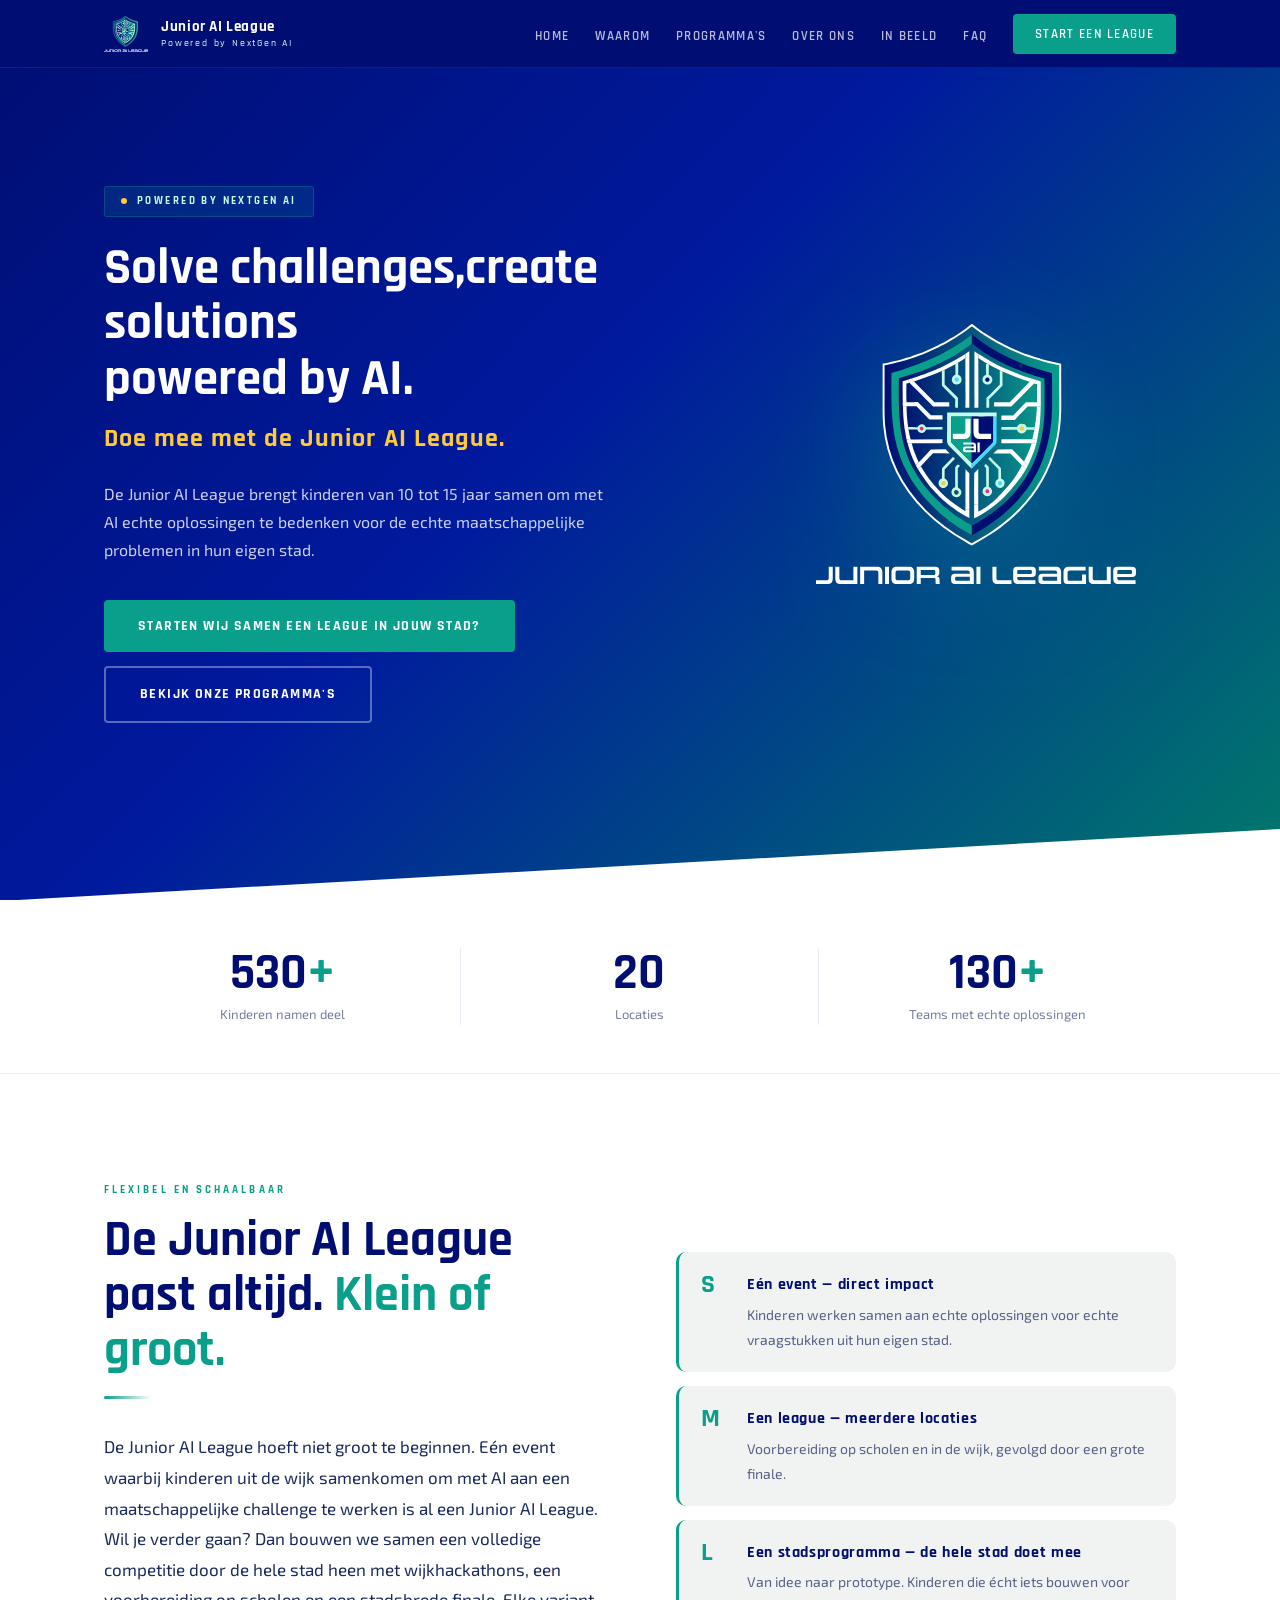
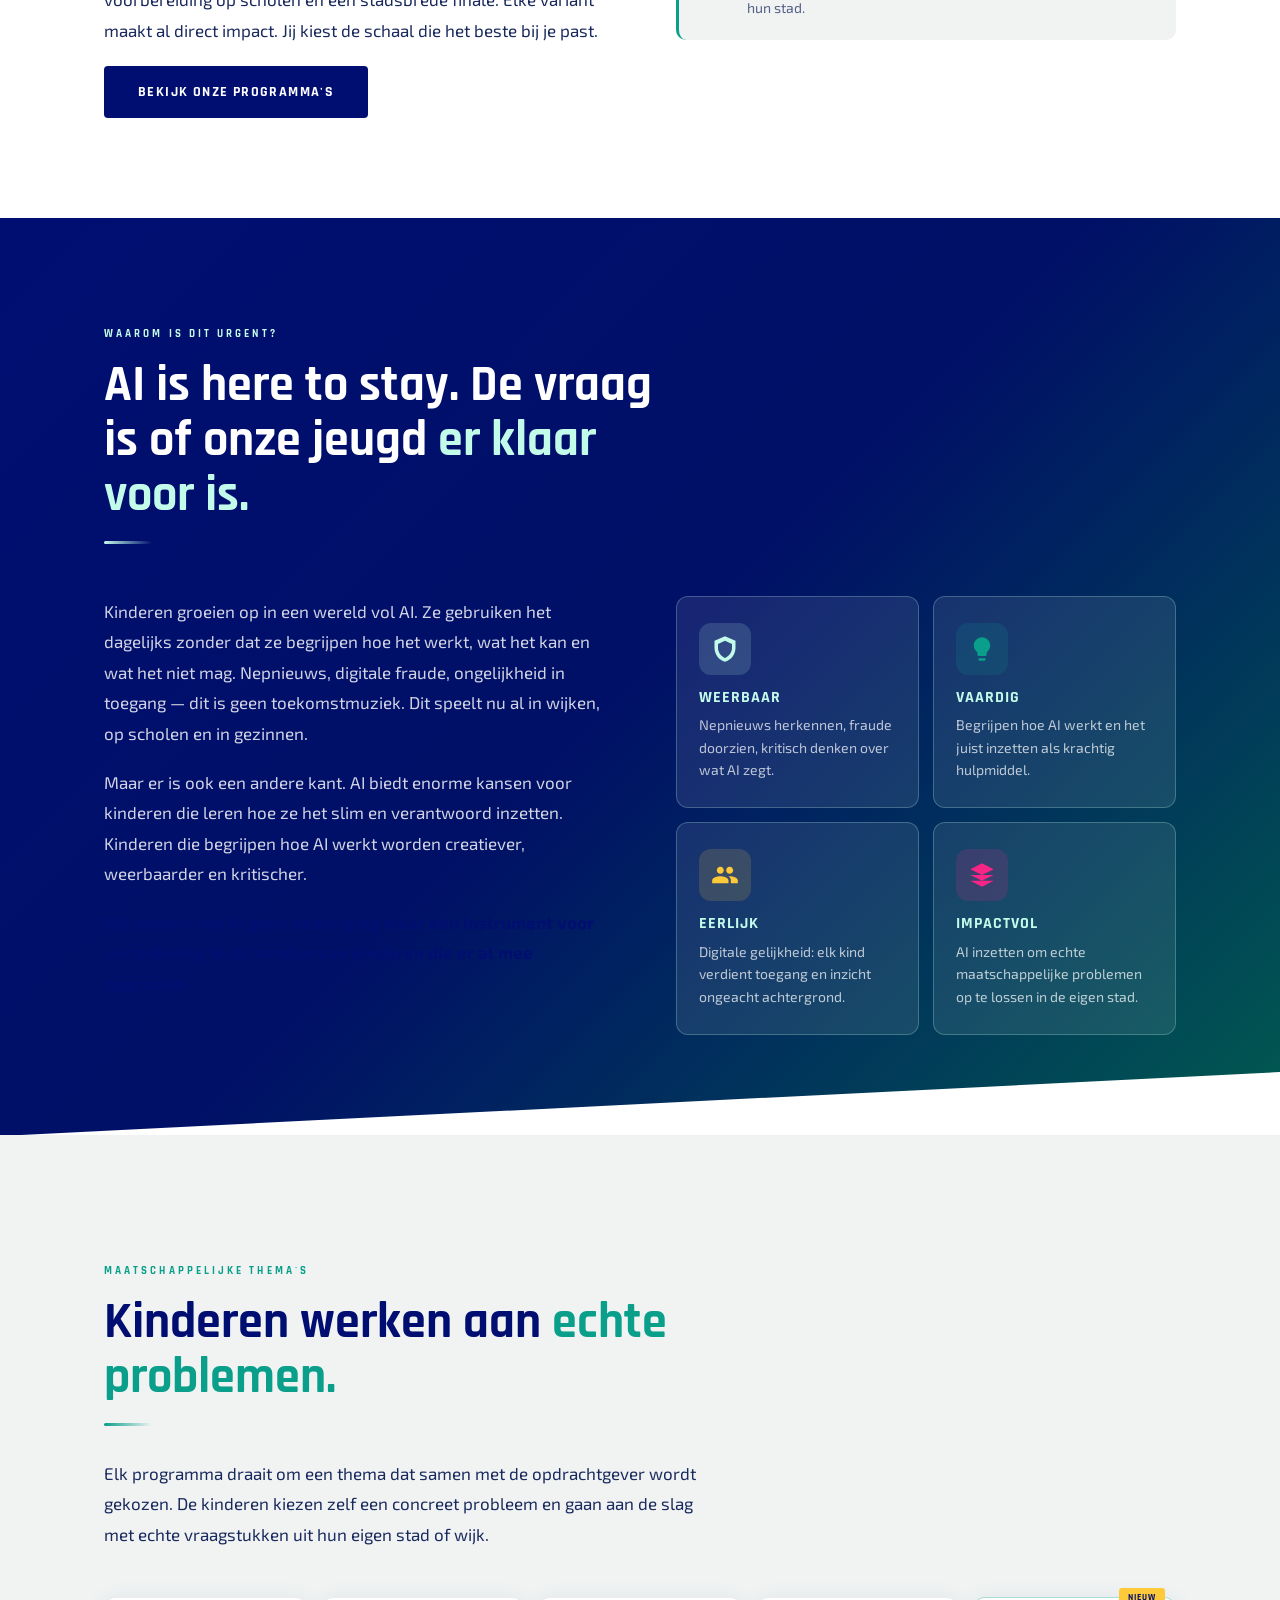
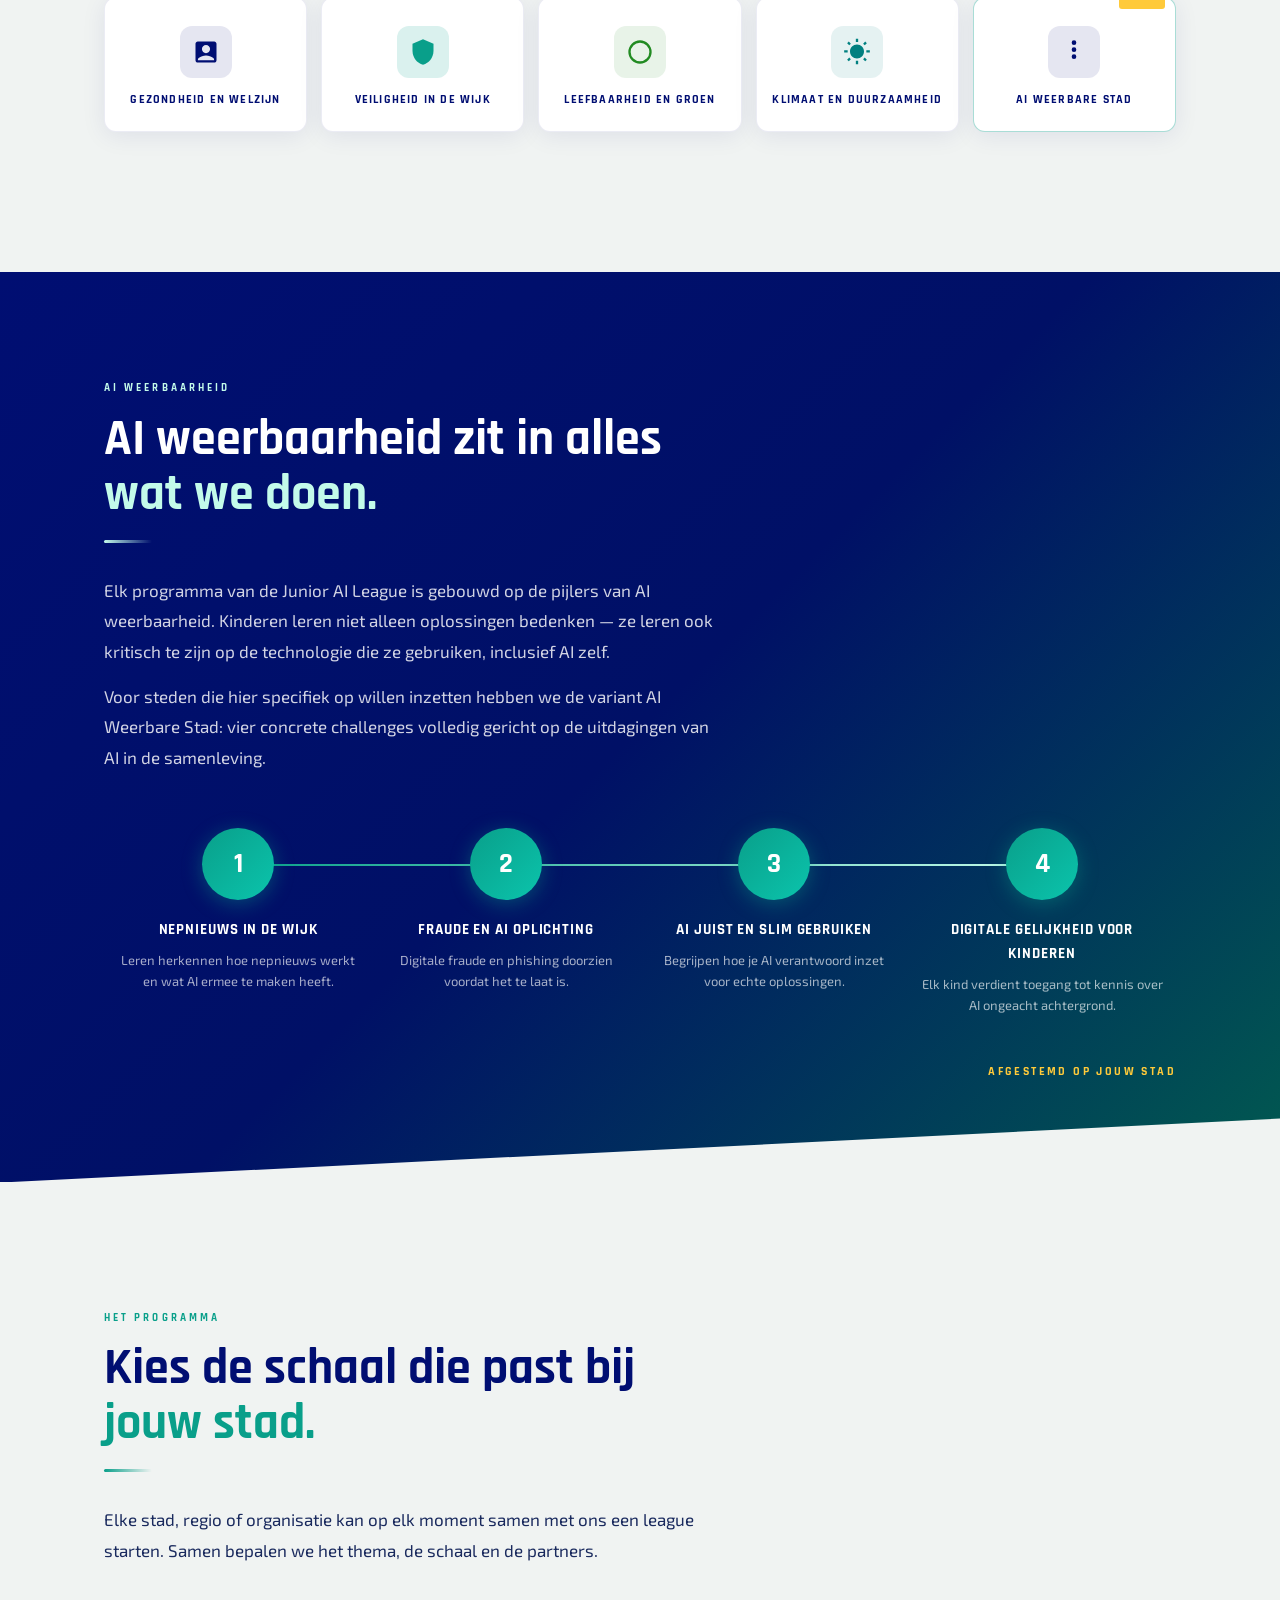
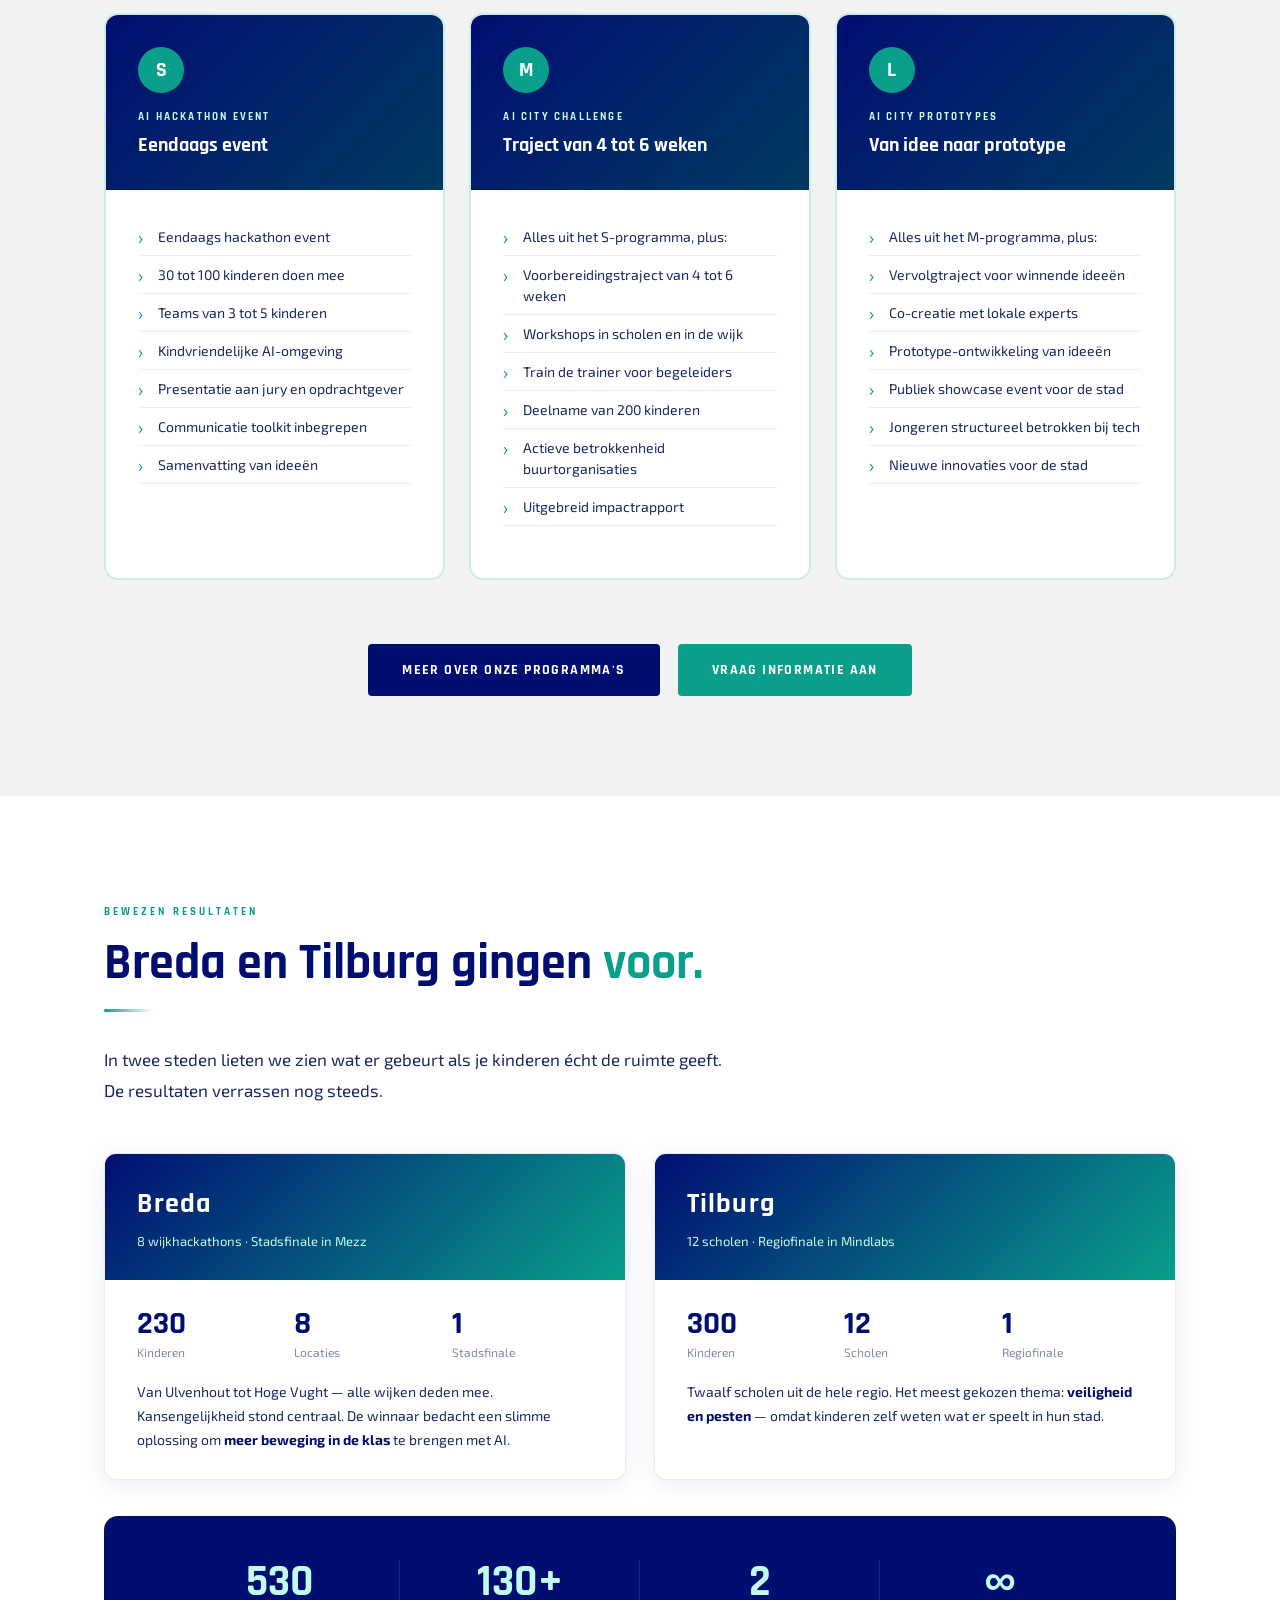
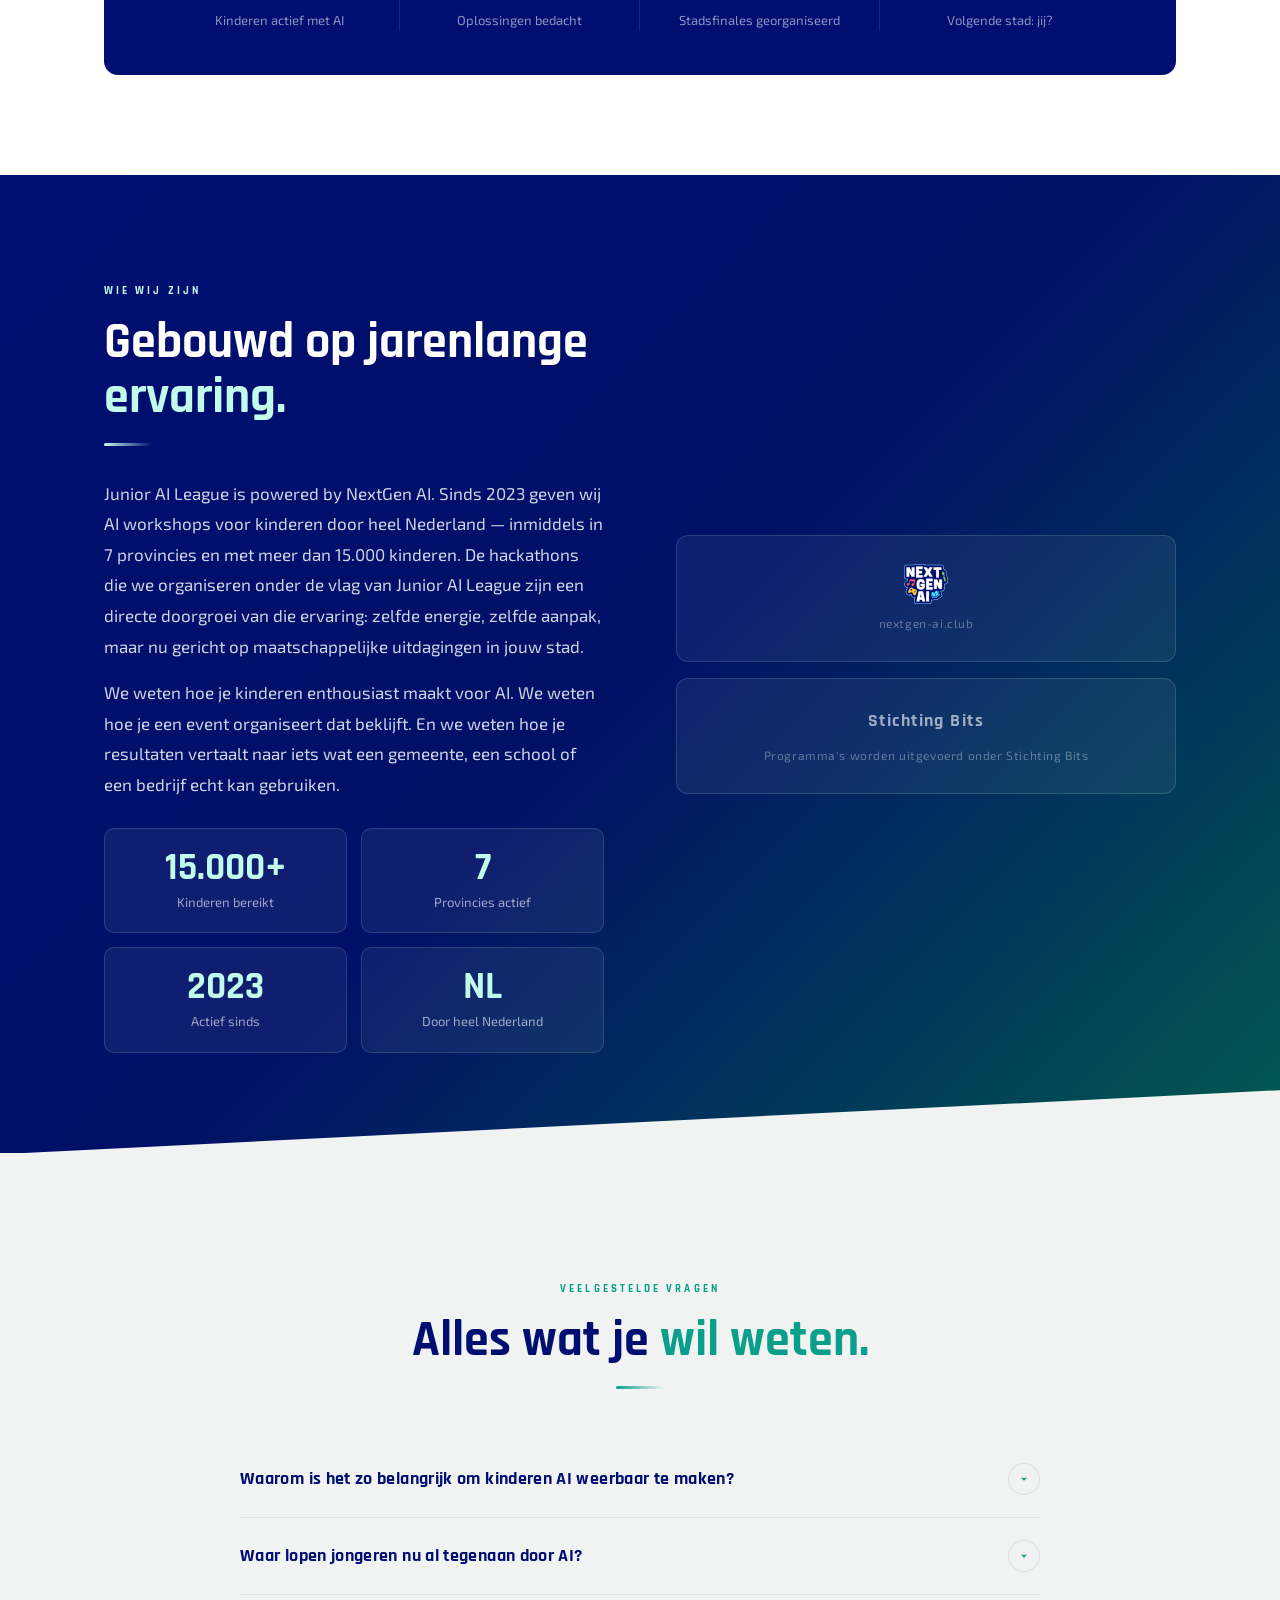
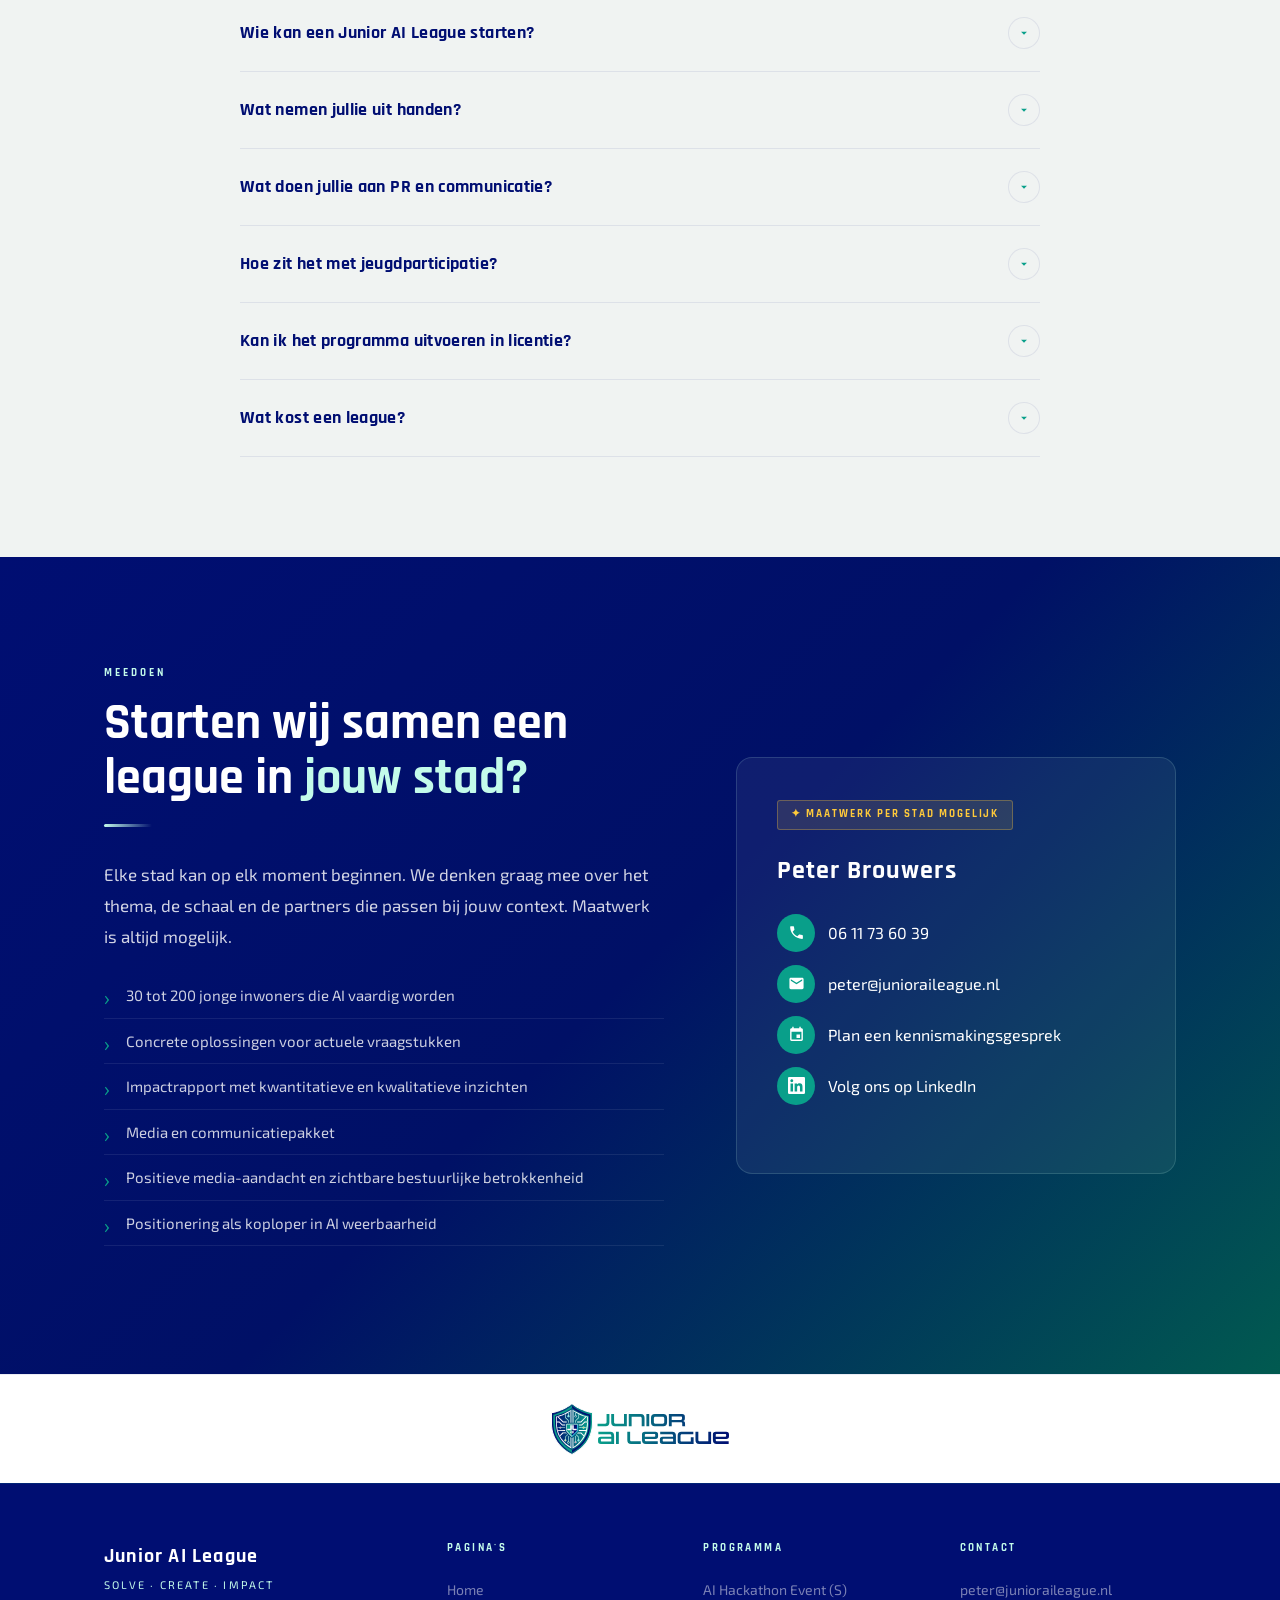
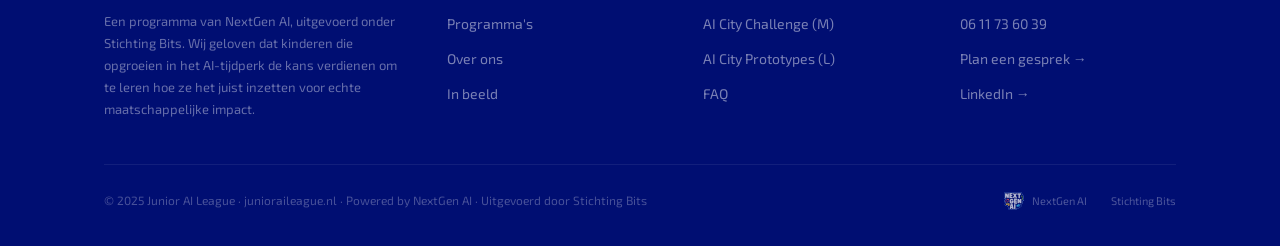
==== index.html @ 20741a0e "LinkedIn link footer + Breda tegel naar eventpagina met video Co-Authored-By: Claude Sonnet 4.6 <nor" ====
<!DOCTYPE html>
<html lang="nl">
<head>
<meta charset="UTF-8">
<meta name="viewport" content="width=device-width, initial-scale=1.0">
<title>Junior AI League – Leer de generatie die opgroeit met AI om de wereld ermee te verbeteren</title>
<link href="https://fonts.googleapis.com/css2?family=Rajdhani:wght@400;500;600;700&family=Exo+2:wght@300;400;600;700&display=swap" rel="stylesheet">
<link rel="stylesheet" href="assets/css/style.css">
<style>
/* ── HOMEPAGE SPECIFIEK ── */

/* Hero */
.hero {
  min-height:100vh;
  background:linear-gradient(135deg,#000e72 0%,#001a9e 45%,#017a6a 100%);
  display:flex; align-items:center;
  position:relative; overflow:hidden; padding-top:68px;
}
.hero::after {
  content:''; position:absolute; bottom:-1px; left:0; right:0; height:90px;
  background:var(--white); clip-path:polygon(0 100%,100% 20%,100% 100%);
}
.hero-grid {
  display:grid; grid-template-columns:1fr 400px;
  gap:60px; align-items:center;
  padding:80px 0 140px; position:relative; z-index:1;
}
.hero-badge {
  display:inline-flex; align-items:center; gap:10px;
  background:rgba(9,159,138,.15); border:1px solid rgba(9,159,138,.3);
  border-radius:3px; padding:6px 16px;
  font-family:'Rajdhani',sans-serif; font-size:11px; font-weight:700;
  letter-spacing:.22em; text-transform:uppercase; color:var(--mint);
  margin-bottom:24px;
}
.hero-dot { width:6px; height:6px; border-radius:50%; background:var(--yellow); animation:blink 2s infinite; }
@keyframes blink { 0%,100%{opacity:1;} 50%{opacity:.3;} }

.hero h1 {
  font-family:'Rajdhani',sans-serif; font-weight:700; line-height:1.08;
  color:#fff; margin-bottom:12px;
  font-size:clamp(28px,4vw,52px);
}
.hero h1 em { font-style:normal; color:var(--mint); }
.hero-sub-title {
  font-family:'Rajdhani',sans-serif; font-size:clamp(18px,2vw,26px);
  font-weight:700; color:var(--yellow); letter-spacing:.04em;
  margin-bottom:20px;
}
.hero-desc {
  font-size:16px; line-height:1.75;
  color:rgba(255,255,255,.8); max-width:500px; margin-bottom:36px;
}
.hero-actions { display:flex; gap:14px; flex-wrap:wrap; }
.hero-visual { display:flex; justify-content:center; align-items:center; }
.hero-visual img {
  width:320px; height:auto;
  filter:drop-shadow(0 24px 60px rgba(9,159,138,.4));
  animation:float 5s ease-in-out infinite;
}
@keyframes float { 0%,100%{transform:translateY(0);} 50%{transform:translateY(-14px);} }

/* Stats */
.stats { background:var(--white); border-bottom:1px solid var(--border); padding:48px 0; }
.stats-row { display:grid; grid-template-columns:repeat(3,1fr); text-align:center; }
.stat { padding:0 20px; border-right:1px solid var(--border); }
.stat:last-child { border-right:none; }
.stat-n { font-family:'Rajdhani',sans-serif; font-size:50px; font-weight:700; color:var(--navy); line-height:1; display:block; }
.stat-n span { color:var(--teal); }
.stat-l { font-size:13px; color:var(--body); opacity:.6; margin-top:6px; }

/* Schaal */
.schaal-grid { display:grid; grid-template-columns:1fr 1fr; gap:72px; align-items:center; }
.schaal-bullets { list-style:none; display:flex; flex-direction:column; gap:14px; }
.schaal-bullet {
  display:flex; align-items:flex-start; gap:20px;
  background:var(--gray); border-radius:10px; padding:20px 22px;
  border-left:3px solid var(--teal);
}
.schaal-num {
  font-family:'Rajdhani',sans-serif; font-size:26px; font-weight:700;
  color:var(--teal); line-height:1; flex-shrink:0; width:26px;
}
.schaal-txt strong {
  display:block; font-family:'Rajdhani',sans-serif; font-size:16px;
  font-weight:700; color:var(--navy); letter-spacing:.04em; margin-bottom:3px;
}
.schaal-txt span { font-size:14px; color:var(--body); opacity:.72; line-height:1.5; }

/* Waarom — 2 kolommen */
.waarom-grid { display:grid; grid-template-columns:1fr 1fr; gap:72px; align-items:start; }
.w4 { display:grid; grid-template-columns:1fr 1fr; gap:14px; }
.wcard {
  background:rgba(255,255,255,.09);
  border:1px solid rgba(195,251,234,.25);
  border-radius:12px; padding:26px 22px;
  transition:background .25s, transform .25s;
}
.wcard:hover { background:rgba(9,159,138,.18); transform:translateY(-3px); }
.wcard .icon-wrap { margin-bottom:14px; }
.wcard h4 {
  font-family:'Rajdhani',sans-serif; font-size:16px; font-weight:700;
  color:var(--mint); letter-spacing:.06em; text-transform:uppercase; margin-bottom:8px;
}
.wcard p { font-size:14px; color:rgba(255,255,255,.72); line-height:1.6; }

/* Thema's */
.thema-row { display:grid; grid-template-columns:repeat(5,1fr); gap:14px; margin-bottom:40px; }
.thema {
  background:var(--white); border:1.5px solid var(--border);
  border-radius:12px; padding:28px 14px 22px;
  text-align:center; position:relative;
  transition:all .25s; cursor:default;
  box-shadow:var(--shadow);
}
.thema:hover { border-color:var(--teal); transform:translateY(-3px); box-shadow:0 10px 30px rgba(9,159,138,.15); }
.thema.new { border-color:rgba(9,159,138,.35); }
.thema-new {
  position:absolute; top:-10px; right:10px;
  background:var(--yellow); color:var(--navy);
  font-family:'Rajdhani',sans-serif; font-size:9px; font-weight:700;
  letter-spacing:.12em; padding:3px 9px; border-radius:3px; text-transform:uppercase;
}
.thema .icon-wrap { margin:0 auto 14px; }
.thema-name {
  font-family:'Rajdhani',sans-serif; font-size:12px; font-weight:700;
  letter-spacing:.1em; color:var(--navy); text-transform:uppercase; line-height:1.4;
}

/* AI Weerbaar — horizontale flow */
.flow-row {
  display:grid; grid-template-columns:repeat(4,1fr);
  gap:0; position:relative; margin-bottom:40px;
}
.flow-row::before {
  content:''; position:absolute;
  top:36px; left:calc(12.5%); right:calc(12.5%); height:2px;
  background:linear-gradient(90deg,var(--teal),var(--mint));
  z-index:0;
}
.flow-item { text-align:center; position:relative; z-index:1; padding:0 12px; }
.flow-num {
  width:72px; height:72px; border-radius:50%;
  background:linear-gradient(135deg,var(--teal),var(--teal-lt));
  display:flex; align-items:center; justify-content:center;
  margin:0 auto 18px;
  font-family:'Rajdhani',sans-serif; font-size:28px; font-weight:700; color:#fff;
  box-shadow:0 4px 20px rgba(9,159,138,.4);
}
.flow-title {
  font-family:'Rajdhani',sans-serif; font-size:15px; font-weight:700;
  color:#fff; letter-spacing:.06em; text-transform:uppercase;
  margin-bottom:8px;
}
.flow-desc { font-size:13px; color:rgba(255,255,255,.65); line-height:1.6; }

/* Programma */
.prog-row { display:grid; grid-template-columns:repeat(3,1fr); gap:24px; margin-bottom:48px; }
.prog-cta-center { text-align:center; }

/* Referenties */
.refs-row { display:grid; grid-template-columns:1fr 1fr; gap:28px; margin-bottom:36px; }
.ref { background:var(--white); border-radius:12px; overflow:hidden; border:1px solid var(--border); box-shadow:var(--shadow); }
.ref-head { background:linear-gradient(135deg,var(--navy),var(--teal)); padding:28px 32px; }
.ref-city { font-family:'Rajdhani',sans-serif; font-size:28px; font-weight:700; color:#fff; letter-spacing:.04em; }
.ref-sub { font-size:13px; color:var(--mint); margin-top:4px; }
.ref-body { padding:28px 32px; }
.ref-nums { display:grid; grid-template-columns:repeat(3,1fr); gap:16px; margin-bottom:18px; }
.ref-num-n { font-family:'Rajdhani',sans-serif; font-size:32px; font-weight:700; color:var(--navy); line-height:1; display:block; }
.ref-num-l { font-size:12px; color:var(--body); opacity:.55; margin-top:3px; }
.ref-story { font-size:14px; color:var(--body); line-height:1.7; }
.ref-story strong { color:var(--navy); }

.impact-box {
  background:var(--navy); border-radius:14px; padding:44px 56px;
  display:grid; grid-template-columns:repeat(4,1fr); text-align:center;
}
.imp { padding:0 20px; border-right:1px solid rgba(255,255,255,.1); }
.imp:last-child { border-right:none; }
.imp-n { font-family:'Rajdhani',sans-serif; font-size:44px; font-weight:700; color:var(--mint); line-height:1; display:block; }
.imp-l { font-size:13px; color:rgba(255,255,255,.55); margin-top:6px; }

/* NextGen */
.ng-grid { display:grid; grid-template-columns:1fr 1fr; gap:72px; align-items:center; }
.ng-stats { display:grid; grid-template-columns:1fr 1fr; gap:14px; margin-top:28px; }
.ng-stat {
  background:rgba(255,255,255,.06); border:1px solid rgba(195,251,234,.15);
  border-radius:10px; padding:20px 18px; text-align:center;
}
.ng-stat-n { font-family:'Rajdhani',sans-serif; font-size:38px; font-weight:700; color:var(--mint); line-height:1; display:block; }
.ng-stat-l { font-size:13px; color:rgba(255,255,255,.6); margin-top:5px; }
.ng-logos { display:flex; flex-direction:column; gap:16px; }
.ng-logo-box {
  background:rgba(255,255,255,.06); border:1px solid rgba(195,251,234,.15);
  border-radius:12px; padding:28px 36px; text-align:center;
}
.ng-logo-box img { max-height:40px; max-width:100%; filter:brightness(0) invert(1); margin:0 auto; }
.ng-logo-name { font-family:'Rajdhani',sans-serif; font-size:18px; font-weight:700; color:rgba(255,255,255,.6); letter-spacing:.08em; }
.ng-logo-cap { font-size:12px; color:rgba(255,255,255,.35); margin-top:10px; letter-spacing:.05em; }

/* Contact */
.contact-grid { display:grid; grid-template-columns:1fr 440px; gap:72px; align-items:center; }
.contact-list { list-style:none; margin-bottom:28px; }
.contact-list li {
  font-size:15px; color:rgba(255,255,255,.8);
  padding:11px 0 11px 22px; border-bottom:1px solid rgba(255,255,255,.08);
  position:relative; line-height:1.5;
}
.contact-list li::before { content:'›'; position:absolute; left:0; color:var(--teal); font-size:20px; line-height:1.3; }
.contact-card {
  background:rgba(255,255,255,.06); border:1px solid rgba(195,251,234,.15);
  border-radius:16px; padding:40px;
}
.contact-chip {
  display:inline-block;
  background:rgba(255,202,58,.12); border:1px solid rgba(255,202,58,.3); color:var(--yellow);
  font-family:'Rajdhani',sans-serif; font-size:11px; font-weight:700;
  letter-spacing:.18em; padding:5px 13px; border-radius:3px;
  text-transform:uppercase; margin-bottom:20px;
}
.contact-name { font-family:'Rajdhani',sans-serif; font-size:26px; font-weight:700; color:#fff; letter-spacing:.04em; margin-bottom:22px; }
.contact-links { display:flex; flex-direction:column; gap:13px; margin-bottom:28px; }
.c-link { display:flex; align-items:center; gap:13px; color:#fff; font-size:16px; transition:color .2s; }
.c-link:hover { color:var(--mint); }
.c-link-icon {
  width:38px; height:38px; border-radius:50%; background:var(--teal);
  display:flex; align-items:center; justify-content:center; flex-shrink:0;
}
.c-link-icon svg { width:17px; height:17px; fill:#fff; }
.contact-donate { padding-top:18px; border-top:1px solid rgba(255,255,255,.1); font-size:13px; color:rgba(255,255,255,.4); line-height:1.65; }
.contact-donate a { color:var(--mint); }
.contact-donate a:hover { text-decoration:underline; }

@media (max-width:960px) {
  .hero-grid, .schaal-grid, .waarom-grid, .ng-grid, .contact-grid { grid-template-columns:1fr; }
  .hero-visual { display:none; }
  .prog-row, .refs-row, .thema-row { grid-template-columns:1fr 1fr; }
  .w4, .flow-row, .stats-row, .impact-box { grid-template-columns:1fr 1fr; }
  .flow-row::before { display:none; }
  .impact-box { padding:32px 24px; }
  .contact-card { padding:28px; }
}
@media (max-width:640px) {
  .prog-row, .refs-row, .thema-row { grid-template-columns:1fr; }
  .w4, .stats-row { grid-template-columns:1fr 1fr; }
  .flow-row, .impact-box { grid-template-columns:1fr 1fr; }
  .ng-stats { grid-template-columns:1fr 1fr; }
  .hero h1 { font-size:clamp(26px,8vw,40px); }
  .hero-actions { flex-direction:column; align-items:flex-start; }
  .hero-actions .btn { width:100%; text-align:center; }
  .stat-n { font-size:38px; }
}
</style>
</head>
<body>

<!-- NAV -->
<nav class="nav">
  <div class="nav-in">
    <a href="index.html" class="nav-logo">
      <img src="assets/images/LOGO JAIL Dark BG.svg"
           onerror="this.style.display='none'" alt="Junior AI League">
      <div class="nav-wordmark">Junior AI League<small>Powered by NextGen AI</small></div>
    </a>
    <ul class="nav-links">
      <li><a href="/">Home</a></li>
      <li><a href="/#waarom">Waarom</a></li>
      <li><a href="/programmas">Programma's</a></li>
      <li><a href="/over-ons">Over ons</a></li>
      <li><a href="/in-beeld">In beeld</a></li>
      <li><a href="/#faq">FAQ</a></li>
      <li><a href="/#contact" class="btn btn-teal btn-sm nav-cta">Start een league</a></li>
    </ul>
    <button class="nav-hamburger" aria-label="Menu openen">
      <span></span><span></span><span></span>
    </button>
  </div>
</nav>

<!-- ═══ HERO ═══ -->
<section class="hero">
  <div class="wrap">
    <div class="hero-grid">
      <div>
        <div class="hero-badge r"><div class="hero-dot"></div>Powered by NextGen AI</div>
        <h1 class="r">
          Solve challenges,create solutions<br>
          powered by AI.
        </h1>
        <p class="hero-sub-title r">Doe mee met de Junior AI League.</p>
        <p class="hero-desc r">De Junior AI League brengt kinderen van 10 tot 15 jaar samen om met AI echte oplossingen te bedenken voor de echte maatschappelijke problemen in hun eigen stad.</p>
        <div class="hero-actions r">
          <a href="#contact" class="btn btn-teal">Starten wij samen een league in jouw stad?</a>
          <a href="programmas.html" class="btn btn-ghost">Bekijk onze programma's</a>
        </div>
      </div>
      <div class="hero-visual">
        <img src="assets/images/LOGO JAIL Dark BG.svg" alt="Junior AI League">
      </div>
    </div>
  </div>
</section>

<!-- ═══ STATS ═══ -->
<div class="stats">
  <div class="wrap">
    <div class="stats-row">
      <div class="stat r"><span class="stat-n">530<span>+</span></span><div class="stat-l">Kinderen namen deel</div></div>
      <div class="stat r r1"><span class="stat-n">20</span><div class="stat-l">Locaties</div></div>
      <div class="stat r r2"><span class="stat-n">130<span>+</span></span><div class="stat-l">Teams met echte oplossingen</div></div>
    </div>
  </div>
</div>

<!-- ═══ SCHAAL (wit) ═══ -->
<section class="section-light" id="schaal">
  <div class="wrap">
    <div class="schaal-grid">
      <div class="r">
        <span class="tag">Flexibel en schaalbaar</span>
        <h2>De Junior AI League past altijd. <em>Klein of groot.</em></h2>
        <div class="rule"></div>
        <p class="lead" style="margin-bottom:20px;">De Junior AI League hoeft niet groot te beginnen. Eén event waarbij kinderen uit de wijk samenkomen om met AI aan een maatschappelijke challenge te werken is al een Junior AI League. Wil je verder gaan? Dan bouwen we samen een volledige competitie door de hele stad heen met wijkhackathons, een voorbereiding op scholen en een stadsbrede finale. Elke variant maakt al direct impact. Jij kiest de schaal die het beste bij je past.</p>
        <a href="programmas.html" class="btn btn-navy">Bekijk onze programma's</a>
      </div>
      <div class="r r2">
        <ul class="schaal-bullets">
          <li class="schaal-bullet">
            <div class="schaal-num">S</div>
            <div class="schaal-txt"><strong>Eén event — direct impact</strong><span>Kinderen werken samen aan echte oplossingen voor echte vraagstukken uit hun eigen stad.</span></div>
          </li>
          <li class="schaal-bullet">
            <div class="schaal-num">M</div>
            <div class="schaal-txt"><strong>Een league — meerdere locaties</strong><span>Voorbereiding op scholen en in de wijk, gevolgd door een grote finale.</span></div>
          </li>
          <li class="schaal-bullet">
            <div class="schaal-num">L</div>
            <div class="schaal-txt"><strong>Een stadsprogramma — de hele stad doet mee</strong><span>Van idee naar prototype. Kinderen die écht iets bouwen voor hun stad.</span></div>
          </li>
        </ul>
      </div>
    </div>
  </div>
</section>

<!-- ═══ WAAROM URGENT (donker) ═══ -->
<section class="section-dark exit-white" id="waarom">
  <div class="wrap" style="position:relative;z-index:1;">
    <div style="max-width:560px;margin-bottom:52px;" class="r">
      <span class="tag tag--light">Waarom is dit urgent?</span>
      <h2 class="on-dark">AI is here to stay. De vraag is of onze jeugd <em>er klaar voor is.</em></h2>
      <div class="rule rule--light"></div>
    </div>
    <div class="waarom-grid">
      <div class="r">
        <p class="lead lead--light" style="margin-bottom:18px;">Kinderen groeien op in een wereld vol AI. Ze gebruiken het dagelijks zonder dat ze begrijpen hoe het werkt, wat het kan en wat het niet mag. Nepnieuws, digitale fraude, ongelijkheid in toegang — dit is geen toekomstmuziek. Dit speelt nu al in wijken, op scholen en in gezinnen.</p>
        <p class="lead lead--light" style="margin-bottom:18px;">Maar er is ook een andere kant. AI biedt enorme kansen voor kinderen die leren hoe ze het slim en verantwoord inzetten. Kinderen die begrijpen hoe AI werkt worden creatiever, weerbaarder en kritischer.</p>
        <p class="lead lead--light"><strong>Wij maken van AI geen bedreiging maar een instrument voor verandering. In de handen van kinderen die er al mee opgroeien.</strong></p>
      </div>
      <div class="w4 r r2">
        <div class="wcard">
          <div class="icon-wrap ic-mint"><svg viewBox="0 0 24 24"><path d="M12 1L3 5v6c0 5.55 3.84 10.74 9 12 5.16-1.26 9-6.45 9-12V5l-9-4zm0 4l6 2.67V11c0 3.83-2.63 7.4-6 8.68C8.63 18.4 6 14.83 6 11V7.67L12 5z"/></svg></div>
          <h4>Weerbaar</h4>
          <p>Nepnieuws herkennen, fraude doorzien, kritisch denken over wat AI zegt.</p>
        </div>
        <div class="wcard">
          <div class="icon-wrap ic-teal"><svg viewBox="0 0 24 24"><path d="M9 21c0 .55.45 1 1 1h4c.55 0 1-.45 1-1v-1H9v1zm3-19C8.14 2 5 5.14 5 9c0 2.38 1.19 4.47 3 5.74V17c0 .55.45 1 1 1h6c.55 0 1-.45 1-1v-2.26c1.81-1.27 3-3.36 3-5.74 0-3.86-3.14-7-7-7z"/></svg></div>
          <h4>Vaardig</h4>
          <p>Begrijpen hoe AI werkt en het juist inzetten als krachtig hulpmiddel.</p>
        </div>
        <div class="wcard">
          <div class="icon-wrap ic-yellow"><svg viewBox="0 0 24 24"><path d="M16 11c1.66 0 2.99-1.34 2.99-3S17.66 5 16 5c-1.66 0-3 1.34-3 3s1.34 3 3 3zm-8 0c1.66 0 2.99-1.34 2.99-3S9.66 5 8 5C6.34 5 5 6.34 5 8s1.34 3 3 3zm0 2c-2.33 0-7 1.17-7 3.5V19h14v-2.5c0-2.33-4.67-3.5-7-3.5zm8 0c-.29 0-.62.02-.97.05 1.16.84 1.97 1.97 1.97 3.45V19h6v-2.5c0-2.33-4.67-3.5-7-3.5z"/></svg></div>
          <h4>Eerlijk</h4>
          <p>Digitale gelijkheid: elk kind verdient toegang en inzicht ongeacht achtergrond.</p>
        </div>
        <div class="wcard">
          <div class="icon-wrap ic-pink"><svg viewBox="0 0 24 24"><path d="M12 2L2 7l10 5 10-5-10-5zM2 17l10 5 10-5M2 12l10 5 10-5"/></svg></div>
          <h4>Impactvol</h4>
          <p>AI inzetten om echte maatschappelijke problemen op te lossen in de eigen stad.</p>
        </div>
      </div>
    </div>
  </div>
</section>

<!-- ═══ THEMA'S (grijs) ═══ -->
<section class="section-gray enter-gray" id="themas">
  <div class="wrap">
    <div style="max-width:620px;margin-bottom:48px;" class="r">
      <span class="tag">Maatschappelijke thema's</span>
      <h2>Kinderen werken aan <em>echte problemen.</em></h2>
      <div class="rule"></div>
      <p class="lead">Elk programma draait om een thema dat samen met de opdrachtgever wordt gekozen. De kinderen kiezen zelf een concreet probleem en gaan aan de slag met echte vraagstukken uit hun eigen stad of wijk.</p>
    </div>
    <div class="thema-row">
      <div class="thema r">
        <div class="icon-wrap ic-navy" style="margin:0 auto 14px;"><svg viewBox="0 0 24 24"><path d="M19 3H5c-1.1 0-2 .9-2 2v14c0 1.1.9 2 2 2h14c1.1 0 2-.9 2-2V5c0-1.1-.9-2-2-2zm-7 3c1.93 0 3.5 1.57 3.5 3.5S13.93 13 12 13s-3.5-1.57-3.5-3.5S10.07 6 12 6zm7 13H5v-.23c0-.62.28-1.2.76-1.58C7.47 15.82 9.64 15 12 15s4.53.82 6.24 2.19c.48.38.76.97.76 1.58V19z" fill="#000e72"/></svg></div>
        <div class="thema-name">Gezondheid en Welzijn</div>
      </div>
      <div class="thema r r1">
        <div class="icon-wrap ic-teal" style="margin:0 auto 14px;"><svg viewBox="0 0 24 24"><path d="M12 1L3 5v6c0 5.55 3.84 10.74 9 12 5.16-1.26 9-6.45 9-12V5l-9-4z" fill="#099f8a"/></svg></div>
        <div class="thema-name">Veiligheid in de wijk</div>
      </div>
      <div class="thema r r2">
        <div class="icon-wrap ic-green" style="margin:0 auto 14px;"><svg viewBox="0 0 24 24"><path d="M12 22q-2.075 0-3.9-.788-1.825-.787-3.175-2.137-1.35-1.35-2.137-3.175Q2 14.075 2 12q0-2.075.788-3.9.787-1.825 2.137-3.175 1.35-1.35 3.175-2.137Q9.925 2 12 2q2.075 0 3.9.788 1.825.787 3.175 2.137 1.35 1.35 2.137 3.175Q22 9.925 22 12q0 2.075-.788 3.9-.787 1.825-2.137 3.175-1.35 1.35-3.175 2.137Q14.075 22 12 22zm0-2q3.35 0 5.675-2.325Q20 15.35 20 12q0-3.35-2.325-5.675Q15.35 4 12 4 8.65 4 6.325 6.325 4 8.65 4 12q0 3.35 2.325 5.675Q8.65 20 12 20z" fill="#228b22"/></svg></div>
        <div class="thema-name">Leefbaarheid en Groen</div>
      </div>
      <div class="thema r r3">
        <div class="icon-wrap ic-ocean" style="margin:0 auto 14px;"><svg viewBox="0 0 24 24"><path d="M6.76 4.84l-1.8-1.79-1.41 1.41 1.79 1.79 1.42-1.41zM4 10.5H1v2h3v-2zm9-9.95h-2V3.5h2V.55zm7.45 3.91l-1.41-1.41-1.79 1.79 1.41 1.41 1.79-1.79zm-3.21 13.7l1.79 1.8 1.41-1.41-1.8-1.79-1.4 1.4zM20 10.5v2h3v-2h-3zm-8-5c-3.31 0-6 2.69-6 6s2.69 6 6 6 6-2.69 6-6-2.69-6-6-6zm-1 16.95h2V19.5h-2v2.95zm-7.45-3.91l1.41 1.41 1.79-1.8-1.41-1.41-1.79 1.8z" fill="#008080"/></svg></div>
        <div class="thema-name">Klimaat en Duurzaamheid</div>
      </div>
      <div class="thema new r r4">
        <div class="thema-new">Nieuw</div>
        <div class="icon-wrap ic-navy" style="margin:0 auto 14px;"><svg viewBox="0 0 24 24"><path d="M12 2a2 2 0 012 2 2 2 0 01-2 2 2 2 0 01-2-2 2 2 0 012-2m0 12a2 2 0 012 2 2 2 0 01-2 2 2 2 0 01-2-2 2 2 0 012-2m0-6a2 2 0 012 2 2 2 0 01-2 2 2 2 0 01-2-2 2 2 0 012-2z" fill="#000e72"/></svg></div>
        <div class="thema-name">AI Weerbare Stad</div>
      </div>
    </div>
  </div>
</section>

<!-- ═══ AI WEERBAAR — horizontale flow (donker) ═══ -->
<section class="section-dark exit-gray" id="aiweerbaar">
  <div class="wrap" style="position:relative;z-index:1;">
    <div style="max-width:620px;margin-bottom:56px;" class="r">
      <span class="tag tag--light">AI weerbaarheid</span>
      <h2 class="on-dark">AI weerbaarheid zit in alles <em>wat we doen.</em></h2>
      <div class="rule rule--light"></div>
      <p class="lead lead--light" style="margin-bottom:14px;">Elk programma van de Junior AI League is gebouwd op de pijlers van AI weerbaarheid. Kinderen leren niet alleen oplossingen bedenken — ze leren ook kritisch te zijn op de technologie die ze gebruiken, inclusief AI zelf.</p>
      <p class="lead lead--light">Voor steden die hier specifiek op willen inzetten hebben we de variant AI Weerbare Stad: vier concrete challenges volledig gericht op de uitdagingen van AI in de samenleving.</p>
    </div>
    <div class="flow-row r">
      <div class="flow-item">
        <div class="flow-num">1</div>
        <div class="flow-title">Nepnieuws in de wijk</div>
        <div class="flow-desc">Leren herkennen hoe nepnieuws werkt en wat AI ermee te maken heeft.</div>
      </div>
      <div class="flow-item">
        <div class="flow-num">2</div>
        <div class="flow-title">Fraude en AI oplichting</div>
        <div class="flow-desc">Digitale fraude en phishing doorzien voordat het te laat is.</div>
      </div>
      <div class="flow-item">
        <div class="flow-num">3</div>
        <div class="flow-title">AI juist en slim gebruiken</div>
        <div class="flow-desc">Begrijpen hoe je AI verantwoord inzet voor echte oplossingen.</div>
      </div>
      <div class="flow-item">
        <div class="flow-num">4</div>
        <div class="flow-title">Digitale gelijkheid voor kinderen</div>
        <div class="flow-desc">Elk kind verdient toegang tot kennis over AI ongeacht achtergrond.</div>
      </div>
    </div>
    <div style="text-align:right;margin-top:16px;" class="r">
      <span style="font-family:Rajdhani,sans-serif;font-size:12px;font-weight:700;letter-spacing:.2em;text-transform:uppercase;color:var(--yellow);">Afgestemd op jouw stad</span>
    </div>
  </div>
</section>

<!-- ═══ PROGRAMMA'S (grijs) ═══ -->
<section class="section-gray enter-gray" id="programma">
  <div class="wrap">
    <div style="max-width:620px;margin-bottom:48px;" class="r">
      <span class="tag">Het programma</span>
      <h2>Kies de schaal die past bij <em>jouw stad.</em></h2>
      <div class="rule"></div>
      <p class="lead">Elke stad, regio of organisatie kan op elk moment samen met ons een league starten. Samen bepalen we het thema, de schaal en de partners.</p>
    </div>
    <div class="prog-row">
      <div class="prog r">
        <div class="prog-top"><div class="prog-badge">S</div><div class="prog-type">AI Hackathon Event</div><div class="prog-name">Eendaags event</div></div>
        <div class="prog-body">
          <ul class="prog-list">
            <li>Eendaags hackathon event</li>
            <li>30 tot 100 kinderen doen mee</li>
            <li>Teams van 3 tot 5 kinderen</li>
            <li>Kindvriendelijke AI-omgeving</li>
            <li>Presentatie aan jury en opdrachtgever</li>
            <li>Communicatie toolkit inbegrepen</li>
            <li>Samenvatting van ideeën</li>
          </ul>
        </div>
      </div>
      <div class="prog r r1">
        <div class="prog-top"><div class="prog-badge">M</div><div class="prog-type">AI City Challenge</div><div class="prog-name">Traject van 4 tot 6 weken</div></div>
        <div class="prog-body">
          <ul class="prog-list">
            <li>Alles uit het S-programma, plus:</li>
            <li>Voorbereidingstraject van 4 tot 6 weken</li>
            <li>Workshops in scholen en in de wijk</li>
            <li>Train de trainer voor begeleiders</li>
            <li>Deelname van 200 kinderen</li>
            <li>Actieve betrokkenheid buurtorganisaties</li>
            <li>Uitgebreid impactrapport</li>
          </ul>
        </div>
      </div>
      <div class="prog r r2">
        <div class="prog-top"><div class="prog-badge">L</div><div class="prog-type">AI City Prototypes</div><div class="prog-name">Van idee naar prototype</div></div>
        <div class="prog-body">
          <ul class="prog-list">
            <li>Alles uit het M-programma, plus:</li>
            <li>Vervolgtraject voor winnende ideeën</li>
            <li>Co-creatie met lokale experts</li>
            <li>Prototype-ontwikkeling van ideeën</li>
            <li>Publiek showcase event voor de stad</li>
            <li>Jongeren structureel betrokken bij tech</li>
            <li>Nieuwe innovaties voor de stad</li>
          </ul>
        </div>
      </div>
    </div>
    <div class="prog-cta-center r" style="padding-top:16px;">
      <a href="programmas.html" class="btn btn-navy" style="margin-right:14px;">Meer over onze programma's</a>
      <a href="#contact" class="btn btn-teal">Vraag informatie aan</a>
    </div>
  </div>
</section>

<!-- ═══ BREDA & TILBURG (wit) ═══ -->
<section class="section-light" id="referenties">
  <div class="wrap">
    <div style="max-width:620px;margin-bottom:48px;" class="r">
      <span class="tag">Bewezen resultaten</span>
      <h2>Breda en Tilburg gingen <em>voor.</em></h2>
      <div class="rule"></div>
      <p class="lead">In twee steden lieten we zien wat er gebeurt als je kinderen écht de ruimte geeft. De resultaten verrassen nog steeds.</p>
    </div>
    <div class="refs-row">
      <div class="ref r">
        <div class="ref-head"><div class="ref-city">Breda</div><div class="ref-sub">8 wijkhackathons · Stadsfinale in Mezz</div></div>
        <div class="ref-body">
          <div class="ref-nums">
            <div><span class="ref-num-n">230</span><div class="ref-num-l">Kinderen</div></div>
            <div><span class="ref-num-n">8</span><div class="ref-num-l">Locaties</div></div>
            <div><span class="ref-num-n">1</span><div class="ref-num-l">Stadsfinale</div></div>
          </div>
          <p class="ref-story">Van Ulvenhout tot Hoge Vught — alle wijken deden mee. Kansengelijkheid stond centraal. De winnaar bedacht een slimme oplossing om <strong>meer beweging in de klas</strong> te brengen met AI.</p>
        </div>
      </div>
      <div class="ref r r1">
        <div class="ref-head"><div class="ref-city">Tilburg</div><div class="ref-sub">12 scholen · Regiofinale in Mindlabs</div></div>
        <div class="ref-body">
          <div class="ref-nums">
            <div><span class="ref-num-n">300</span><div class="ref-num-l">Kinderen</div></div>
            <div><span class="ref-num-n">12</span><div class="ref-num-l">Scholen</div></div>
            <div><span class="ref-num-n">1</span><div class="ref-num-l">Regiofinale</div></div>
          </div>
          <p class="ref-story">Twaalf scholen uit de hele regio. Het meest gekozen thema: <strong>veiligheid en pesten</strong> — omdat kinderen zelf weten wat er speelt in hun stad.</p>
        </div>
      </div>
    </div>
    <div class="impact-box r">
      <div class="imp"><span class="imp-n">530</span><div class="imp-l">Kinderen actief met AI</div></div>
      <div class="imp"><span class="imp-n">130+</span><div class="imp-l">Oplossingen bedacht</div></div>
      <div class="imp"><span class="imp-n">2</span><div class="imp-l">Stadsfinales georganiseerd</div></div>
      <div class="imp"><span class="imp-n">∞</span><div class="imp-l">Volgende stad: jij?</div></div>
    </div>
  </div>
</section>

<!-- ═══ NEXTGEN AI (donker) ═══ -->
<section class="section-dark exit-gray" id="nextgen">
  <div class="wrap" style="position:relative;z-index:1;">
    <div class="ng-grid">
      <div class="r">
        <span class="tag tag--light">Wie wij zijn</span>
        <h2 class="on-dark">Gebouwd op jarenlange <em>ervaring.</em></h2>
        <div class="rule rule--light"></div>
        <p class="lead lead--light" style="margin-bottom:16px;">Junior AI League is powered by NextGen AI. Sinds 2023 geven wij AI workshops voor kinderen door heel Nederland — inmiddels in 7 provincies en met meer dan 15.000 kinderen. De hackathons die we organiseren onder de vlag van Junior AI League zijn een directe doorgroei van die ervaring: zelfde energie, zelfde aanpak, maar nu gericht op maatschappelijke uitdagingen in jouw stad.</p>
        <p class="lead lead--light">We weten hoe je kinderen enthousiast maakt voor AI. We weten hoe je een event organiseert dat beklijft. En we weten hoe je resultaten vertaalt naar iets wat een gemeente, een school of een bedrijf echt kan gebruiken.</p>
        <div class="ng-stats">
          <div class="ng-stat r r1"><span class="ng-stat-n">15.000+</span><div class="ng-stat-l">Kinderen bereikt</div></div>
          <div class="ng-stat r r2"><span class="ng-stat-n">7</span><div class="ng-stat-l">Provincies actief</div></div>
          <div class="ng-stat r r3"><span class="ng-stat-n">2023</span><div class="ng-stat-l">Actief sinds</div></div>
          <div class="ng-stat r r4"><span class="ng-stat-n">NL</span><div class="ng-stat-l">Door heel Nederland</div></div>
        </div>
      </div>
      <div class="ng-logos r r2">
        <div class="ng-logo-box">
          <img src="assets/images/NEXTGENAI LOGO.svg" style="filter:none;"
               onerror="this.outerHTML='<div class=\'ng-logo-name\'>NextGen AI</div>'" alt="NextGen AI">
          <div class="ng-logo-cap">nextgen-ai.club</div>
        </div>
        <div class="ng-logo-box">
          <img src="https://www.bitsweb.nl/themes/custom/bitsweb/dist/images/logo-dark.svg"
               onerror="this.outerHTML='<div class=\'ng-logo-name\'>Stichting Bits</div>'" alt="Stichting Bits">
          <div class="ng-logo-cap">Programma's worden uitgevoerd onder Stichting Bits</div>
        </div>
      </div>
    </div>
  </div>
</section>

<!-- ═══ FAQ (grijs) ═══ -->
<section class="section-gray enter-gray" id="faq">
  <div class="wrap">
    <div style="text-align:center;max-width:560px;margin:0 auto 52px;" class="r">
      <span class="tag">Veelgestelde vragen</span>
      <h2>Alles wat je <em>wil weten.</em></h2>
      <div class="rule rule--center"></div>
    </div>
    <div class="faq-list" style="max-width:800px;margin:0 auto;">
      <div class="faq-item r"><button class="faq-q"><span class="faq-q-text">Waarom is het zo belangrijk om kinderen AI weerbaar te maken?</span><span class="faq-arrow"><svg viewBox="0 0 24 24"><path d="M7 10l5 5 5-5z"/></svg></span></button><div class="faq-a"><div class="faq-a-inner">AI is geen toekomstmuziek meer. Kinderen van nu groeien op met algoritmes die bepalen wat ze zien, chatbots die antwoord geven op al hun vragen en deepfakes die steeds moeilijker te herkennen zijn. Als we ze nu niet leren hoe ze hier kritisch mee omgaan, lopen ze straks achter de feiten aan. AI weerbaarheid is net zo belangrijk als leren lezen en rekenen. Het is een basisvaardigheid voor de samenleving van morgen.</div></div></div>
      <div class="faq-item r"><button class="faq-q"><span class="faq-q-text">Waar lopen jongeren nu al tegenaan door AI?</span><span class="faq-arrow"><svg viewBox="0 0 24 24"><path d="M7 10l5 5 5-5z"/></svg></span></button><div class="faq-a"><div class="faq-a-inner">Nepnieuws en desinformatie die razendsnel verspreid wordt via sociale media. Digitale fraude en phishing waarbij AI wordt ingezet om mensen op te lichten. Digitale ongelijkheid waarbij niet elk kind evenveel toegang heeft tot technologie en de kennis om het te gebruiken. En algoritmes die bepalen wat ze zien, kopen en geloven zonder dat ze het doorhebben. Dit speelt nu al in wijken, op scholen en in gezinnen.</div></div></div>
      <div class="faq-item r"><button class="faq-q"><span class="faq-q-text">Wie kan een Junior AI League starten?</span><span class="faq-arrow"><svg viewBox="0 0 24 24"><path d="M7 10l5 5 5-5z"/></svg></span></button><div class="faq-a"><div class="faq-a-inner">Iedereen die iets wil doen voor de jeugd in zijn stad of regio. Een gemeente, een bedrijf, een woningcorporatie, een buurtorganisatie of een school kan al met één event een league starten. Dat ene event is al een Junior AI League. Je hoeft niet groot te beginnen om direct impact te maken. En wil je verder gaan? Dan bouwen we samen toe naar een volledige competitie door de hele stad heen.</div></div></div>
      <div class="faq-item r"><button class="faq-q"><span class="faq-q-text">Wat nemen jullie uit handen?</span><span class="faq-arrow"><svg viewBox="0 0 24 24"><path d="M7 10l5 5 5-5z"/></svg></span></button><div class="faq-a"><div class="faq-a-inner">Vrijwel alles. De Junior AI League organiseren we in co-creatie met jou als opdrachtgever, maar het zwaartepunt ligt bij ons. Wij verzorgen de inhoudelijke opzet en begeleiding van het programma, de training van begeleiders, de kindvriendelijke AI-omgeving, de communicatie rondom het event en het impactrapport achteraf. Jij levert de lokale kennis en het netwerk. Wij brengen de rest mee.</div></div></div>
      <div class="faq-item r"><button class="faq-q"><span class="faq-q-text">Wat doen jullie aan PR en communicatie?</span><span class="faq-arrow"><svg viewBox="0 0 24 24"><path d="M7 10l5 5 5-5z"/></svg></span></button><div class="faq-a"><div class="faq-a-inner">We leveren een volledig media en communicatiepakket. Dat betekent persberichten, sociale media content, beeldmateriaal van het event en een impactrapport met kwantitatieve en kwalitatieve inzichten. Deelname aan de Junior AI League is zichtbaar en positief — voor jouw organisatie, voor de stad en voor het bredere verhaal over AI en jeugd in Nederland. Het is ook goed voor je naamsbekendheid: je laat zien dat je als organisatie investeert in de toekomst van je stad.</div></div></div>
      <div class="faq-item r"><button class="faq-q"><span class="faq-q-text">Hoe zit het met jeugdparticipatie?</span><span class="faq-arrow"><svg viewBox="0 0 24 24"><path d="M7 10l5 5 5-5z"/></svg></span></button><div class="faq-a"><div class="faq-a-inner">De Junior AI League is een van de weinige programma's waarbij kinderen niet alleen worden voorgelicht maar actief meedoen als probleemoplossers. Ze bedenken zelf de oplossingen, presenteren die aan echte jury's en zien hun ideeën serieus genomen worden door de opdrachtgever. Dat is echte participatie — geen praatje in een zaaltje maar kinderen die meedenken over hun eigen stad.</div></div></div>
      <div class="faq-item r"><button class="faq-q"><span class="faq-q-text">Kan ik het programma uitvoeren in licentie?</span><span class="faq-arrow"><svg viewBox="0 0 24 24"><path d="M7 10l5 5 5-5z"/></svg></span></button><div class="faq-a"><div class="faq-a-inner">Ja, dat is mogelijk. We gaan daar graag het gesprek over aan. Organisaties die het programma willen uitvoeren onder de vlag van de Junior AI League doen dat altijd in overleg met ons zodat de kwaliteit en de missie geborgd blijven.</div></div></div>
      <div class="faq-item r"><button class="faq-q"><span class="faq-q-text">Wat kost een league?</span><span class="faq-arrow"><svg viewBox="0 0 24 24"><path d="M7 10l5 5 5-5z"/></svg></span></button><div class="faq-a"><div class="faq-a-inner">Dat hangt af van de schaal en de wensen. We werken altijd op aanvraag zodat het programma past bij jouw context en budget. Neem contact op en we denken graag vrijblijvend mee.</div></div></div>
    </div>
  </div>
</section>

<!-- ═══ CONTACT (donker) ═══ -->
<section class="section-dark" id="contact">
  <div class="wrap" style="position:relative;z-index:1;">
    <div class="contact-grid">
      <div class="r">
        <span class="tag tag--light">Meedoen</span>
        <h2 class="on-dark">Starten wij samen een league in <em>jouw stad?</em></h2>
        <div class="rule rule--light"></div>
        <p class="lead lead--light" style="margin-bottom:22px;">Elke stad kan op elk moment beginnen. We denken graag mee over het thema, de schaal en de partners die passen bij jouw context. Maatwerk is altijd mogelijk.</p>
        <ul class="contact-list">
          <li>30 tot 200 jonge inwoners die AI vaardig worden</li>
          <li>Concrete oplossingen voor actuele vraagstukken</li>
          <li>Impactrapport met kwantitatieve en kwalitatieve inzichten</li>
          <li>Media en communicatiepakket</li>
          <li>Positieve media-aandacht en zichtbare bestuurlijke betrokkenheid</li>
          <li>Positionering als koploper in AI weerbaarheid</li>
        </ul>
      </div>
      <div class="r r2">
        <div class="contact-card">
          <div class="contact-chip">✦ Maatwerk per stad mogelijk</div>
          <div class="contact-name">Peter Brouwers</div>
          <div class="contact-links">
            <a href="tel:0611736039" class="c-link"><div class="c-link-icon"><svg viewBox="0 0 24 24"><path d="M6.62 10.79c1.44 2.83 3.76 5.14 6.59 6.59l2.2-2.2c.27-.27.67-.36 1.02-.24 1.12.37 2.33.57 3.57.57.55 0 1 .45 1 1V20c0 .55-.45 1-1 1-9.39 0-17-7.61-17-17 0-.55.45-1 1-1h3.5c.55 0 1 .45 1 1 0 1.25.2 2.45.57 3.57.11.35.03.74-.25 1.02l-2.2 2.2z"/></svg></div>06 11 73 60 39</a>
            <a href="mailto:peter@junioraileague.nl" class="c-link"><div class="c-link-icon"><svg viewBox="0 0 24 24"><path d="M20 4H4c-1.1 0-2 .9-2 2v12c0 1.1.9 2 2 2h16c1.1 0 2-.9 2-2V6c0-1.1-.9-2-2-2zm0 4l-8 5-8-5V6l8 5 8-5v2z"/></svg></div>peter@junioraileague.nl</a>
            <a href="https://calendly.com/peter-impact" class="c-link" target="_blank" rel="noopener"><div class="c-link-icon"><svg viewBox="0 0 24 24"><path d="M17 12h-5v5h5v-5zM16 1v2H8V1H6v2H5c-1.11 0-1.99.9-1.99 2L3 19c0 1.1.89 2 2 2h14c1.1 0 2-.9 2-2V5c0-1.1-.9-2-2-2h-1V1h-2zm3 18H5V8h14v11z"/></svg></div>Plan een kennismakingsgesprek</a>
            <a href="https://www.linkedin.com/company/junior-ai-league" class="c-link" target="_blank" rel="noopener"><div class="c-link-icon"><svg viewBox="0 0 24 24"><path d="M20.447 20.452h-3.554v-5.569c0-1.328-.027-3.037-1.852-3.037-1.853 0-2.136 1.445-2.136 2.939v5.667H9.351V9h3.414v1.561h.046c.477-.9 1.637-1.85 3.37-1.85 3.601 0 4.267 2.37 4.267 5.455v6.286zM5.337 7.433c-1.144 0-2.063-.926-2.063-2.065 0-1.138.92-2.063 2.063-2.063 1.14 0 2.064.925 2.064 2.063 0 1.139-.925 2.065-2.064 2.065zm1.782 13.019H3.555V9h3.564v11.452zM22.225 0H1.771C.792 0 0 .774 0 1.729v20.542C0 23.227.792 24 1.771 24h20.451C23.2 24 24 23.227 24 22.271V1.729C24 .774 23.2 0 22.222 0h.003z"/></svg></div>Volg ons op LinkedIn</a>
          </div>
        </div>
      </div>
    </div>
  </div>
</section>

<!-- Footer logo bar -->
<div class="footer-logo-bar">
  <div class="wrap"><img src="assets/images/JAIL LOGO LIGGEND.svg" alt="Junior AI League"></div>
</div>

<!-- ═══ FOOTER ═══ -->
<footer class="footer">
  <div class="wrap">
    <div class="footer-grid">
      <div><div class="footer-name">Junior AI League</div><div class="footer-tag">Solve · Create · Impact</div><p class="footer-desc">Een programma van NextGen AI, uitgevoerd onder Stichting Bits. Wij geloven dat kinderen die opgroeien in het AI-tijdperk de kans verdienen om te leren hoe ze het juist inzetten voor echte maatschappelijke impact.</p></div>
      <div><div class="footer-h">Pagina's</div><ul class="footer-links"><li><a href="/">Home</a></li><li><a href="/programmas">Programma's</a></li><li><a href="/over-ons">Over ons</a></li><li><a href="/in-beeld">In beeld</a></li></ul></div>
      <div><div class="footer-h">Programma</div><ul class="footer-links"><li><a href="/programmas#s">AI Hackathon Event (S)</a></li><li><a href="/programmas#m">AI City Challenge (M)</a></li><li><a href="/programmas#l">AI City Prototypes (L)</a></li><li><a href="/#faq">FAQ</a></li></ul></div>
      <div><div class="footer-h">Contact</div><ul class="footer-links"><li><a href="mailto:peter@junioraileague.nl">peter@junioraileague.nl</a></li><li><a href="tel:0611736039">06 11 73 60 39</a></li><li><a href="https://calendly.com/peter-impact" target="_blank" rel="noopener">Plan een gesprek →</a></li><li><a href="https://www.linkedin.com/company/junior-ai-league" target="_blank" rel="noopener">LinkedIn →</a></li></ul></div>
    </div>
    <div class="footer-bottom">
      <p>© 2025 Junior AI League · junioraileague.nl · Powered by NextGen AI · Uitgevoerd door Stichting Bits</p>
      <div class="footer-partners">
        <div class="footer-partner"><img src="assets/images/NEXTGENAI LOGO.svg" style="filter:none;opacity:.7;" onerror="this.style.display='none'" alt="NextGen AI"><span>NextGen AI</span></div>
        <div class="footer-partner"><img src="https://www.bitsweb.nl/themes/custom/bitsweb/dist/images/logo-dark.svg" onerror="this.style.display='none'" alt="Stichting Bits"><span>Stichting Bits</span></div>
      </div>
    </div>
  </div>
</footer>

<script src="assets/js/main.js"></script>
</body>
</html>
---- assets/css/style.css ----
/* ═══════════════════════════════════════════════
   Junior AI League — Gedeelde stijlen
   Merkwaarden:
   Navy:   #000e72
   Teal:   #099f8a
   Mint:   #c3fbea
   Geel:   #ffca3a
   Roze:   #f72585
   ═══════════════════════════════════════════════ */

:root {
  --navy:      #000e72;
  --navy-mid:  #001499;
  --teal:      #099f8a;
  --teal-lt:   #0bc4ac;
  --mint:      #c3fbea;
  --yellow:    #ffca3a;
  --pink:      #f72585;
  --white:     #ffffff;
  --gray:      #f0f3f2;
  --gray-mid:  #e4eae8;
  --body:      #1a2a5e;
  --border:    rgba(0,14,114,.08);
  --shadow:    0 4px 24px rgba(0,14,114,.08);
}

/* ── RESET & BASE ── */
*, *::before, *::after { margin:0; padding:0; box-sizing:border-box; }
html { scroll-behavior:smooth; font-size:16px; }
body {
  font-family:'Exo 2', sans-serif;
  color:var(--body);
  background:var(--white);
  overflow-x:hidden;
  line-height:1.6;
}
img { max-width:100%; display:block; }
a { text-decoration:none; }

/* ── LAYOUT ── */
.wrap {
  max-width:1160px;
  margin:0 auto;
  padding:0 44px;
}
.section-light  { padding:100px 0; background:var(--white); }
.section-gray   { padding:100px 0; background:var(--gray); }
.section-dark   { padding:100px 0; background:linear-gradient(135deg,#000e72 0%,#001066 50%,#015a50 100%); position:relative; overflow:hidden; }
.section-dark-plain { padding:100px 0; background:var(--navy); position:relative; }

/* diagonal exit helpers */
.exit-white::after  { content:''; position:absolute; bottom:-1px; left:0; right:0; height:80px; background:var(--white); clip-path:polygon(0 100%,100% 20%,100% 100%); }
.exit-gray::after   { content:''; position:absolute; bottom:-1px; left:0; right:0; height:80px; background:var(--gray);  clip-path:polygon(0 100%,100% 20%,100% 100%); }
.enter-gray  { padding-top:120px !important; background:var(--gray); }
.enter-white { padding-top:120px !important; background:var(--white); }

/* ── TYPOGRAPHY ── */
.tag {
  font-family:'Rajdhani', sans-serif;
  font-size:11px; font-weight:700;
  letter-spacing:.28em; text-transform:uppercase;
  color:var(--teal); display:inline-block; margin-bottom:14px;
}
.tag--light { color:var(--mint); }

h1, h2, h3, h4 { font-family:'Rajdhani', sans-serif; font-weight:700; line-height:1.1; }
h2 { font-size:clamp(28px,4vw,50px); color:var(--navy); margin-bottom:18px; }
h2 em { font-style:normal; color:var(--teal); }
h2.on-dark { color:var(--white); }
h2.on-dark em { color:var(--mint); }
h3 { font-size:clamp(20px,2.5vw,28px); color:var(--navy); margin-bottom:12px; }

.rule { width:48px; height:3px; background:linear-gradient(90deg,var(--teal),transparent); border-radius:2px; margin-bottom:32px; }
.rule--light { background:linear-gradient(90deg,var(--mint),transparent); }
.rule--center { margin-left:auto; margin-right:auto; }

.lead { font-size:17px; line-height:1.8; color:var(--body); }
.lead--light { color:rgba(255,255,255,.82); }
.lead--light strong { color:var(--mint); }
.lead strong { color:var(--navy); }

/* ── BUTTONS ── */
.btn {
  display:inline-block;
  font-family:'Rajdhani', sans-serif;
  font-size:14px; font-weight:700;
  letter-spacing:.1em; text-transform:uppercase;
  padding:15px 34px; border-radius:4px;
  transition:all .2s; cursor:pointer; border:none;
}
.btn-teal    { background:var(--teal); color:#fff; }
.btn-teal:hover { background:var(--teal-lt); transform:translateY(-2px); box-shadow:0 8px 24px rgba(9,159,138,.3); }
.btn-navy    { background:var(--navy); color:#fff; }
.btn-navy:hover { background:var(--navy-mid); transform:translateY(-2px); }
.btn-ghost   { background:transparent; color:#fff; border:2px solid rgba(255,255,255,.35); }
.btn-ghost:hover { border-color:var(--mint); color:var(--mint); transform:translateY(-2px); }
.btn-outline { background:transparent; color:var(--navy); border:2px solid var(--navy); }
.btn-outline:hover { background:var(--navy); color:#fff; }
.btn-sm { padding:10px 22px; font-size:12px; }
.btn-full { display:block; text-align:center; width:100%; }

/* ── NAV ── */
.nav {
  position:fixed; top:0; left:0; right:0; z-index:300;
  height:68px;
  background:rgba(0,14,114,.97);
  backdrop-filter:blur(14px);
  border-bottom:1px solid rgba(9,159,138,.18);
}
.nav-in {
  display:flex; align-items:center; justify-content:space-between;
  height:68px; max-width:1160px; margin:0 auto; padding:0 44px;
}
.nav-logo { display:flex; align-items:center; gap:13px; }
.nav-logo img { height:36px; }
.nav-wordmark {
  font-family:'Rajdhani', sans-serif; font-weight:700; font-size:15px;
  color:#fff; letter-spacing:.04em; line-height:1.25;
}
.nav-wordmark small { display:block; font-size:10px; font-weight:500; color:var(--mint); letter-spacing:.18em; }
.nav-links { display:flex; align-items:center; gap:26px; list-style:none; }
.nav-links a {
  color:rgba(255,255,255,.72);
  font-family:'Rajdhani', sans-serif; font-size:13px; font-weight:600;
  letter-spacing:.1em; text-transform:uppercase; transition:color .2s;
}
.nav-links a:hover, .nav-links a.active { color:var(--mint); }
.nav-links .nav-cta { color:#fff; }

/* ── PAGE HERO (inner pages) ── */
.page-hero {
  padding:140px 0 80px;
  background:linear-gradient(135deg,#000e72 0%,#001a9e 50%,#017a6a 100%);
  position:relative; overflow:hidden;
}
.page-hero::after {
  content:''; position:absolute; bottom:-1px; left:0; right:0; height:70px;
  background:var(--white); clip-path:polygon(0 100%,100% 20%,100% 100%);
}
.page-hero-tag { color:var(--mint); }
.page-hero h1 { font-size:clamp(32px,5vw,60px); color:#fff; margin-bottom:16px; }
.page-hero h1 em { font-style:normal; color:var(--mint); }
.page-hero p { font-size:18px; color:rgba(255,255,255,.8); max-width:620px; line-height:1.75; }

/* ── ICON CARDS ── */
.icon-card {
  border-radius:12px; padding:28px 24px;
  transition:transform .25s, box-shadow .25s;
}
.icon-card:hover { transform:translateY(-3px); box-shadow:var(--shadow); }
.icon-card--dark {
  background:rgba(255,255,255,.06);
  border:1px solid rgba(195,251,234,.18);
}
.icon-card--dark:hover { background:rgba(9,159,138,.14); }
.icon-card--light {
  background:var(--white);
  border:1px solid var(--border);
  box-shadow:var(--shadow);
}
.icon-card--light:hover { border-color:var(--teal); }

.icon-wrap {
  width:52px; height:52px; border-radius:12px;
  display:flex; align-items:center; justify-content:center;
  flex-shrink:0; margin-bottom:16px;
}
.icon-wrap svg { width:28px; height:28px; }
.ic-teal   { background:rgba(9,159,138,.15); }   .ic-teal svg   { fill:var(--teal); }
.ic-navy   { background:rgba(0,14,114,.1); }     .ic-navy svg   { fill:var(--navy); }
.ic-mint   { background:rgba(195,251,234,.15); } .ic-mint svg   { fill:var(--mint); }
.ic-yellow { background:rgba(255,202,58,.15); }  .ic-yellow svg { fill:var(--yellow); }
.ic-pink   { background:rgba(247,37,133,.15); }  .ic-pink svg   { fill:var(--pink); }
.ic-green  { background:rgba(34,139,34,.1); }    .ic-green svg  { fill:#228b22; }
.ic-ocean  { background:rgba(0,128,128,.1); }    .ic-ocean svg  { fill:#008080; }

.icon-card h4 {
  font-family:'Rajdhani', sans-serif; font-size:16px; font-weight:700;
  letter-spacing:.06em; text-transform:uppercase; margin-bottom:8px;
}
.icon-card--dark h4 { color:var(--mint); }
.icon-card--light h4 { color:var(--navy); }
.icon-card p { font-size:14px; line-height:1.65; }
.icon-card--dark p { color:rgba(255,255,255,.68); }
.icon-card--light p { color:var(--body); opacity:.8; }

/* ── PROGRAM CARDS ── */
.prog {
  border:2px solid rgba(9,159,138,.2); border-radius:14px;
  overflow:hidden; background:var(--white);
  transition:border-color .3s, transform .3s;
  display:flex; flex-direction:column;
}
.prog:hover { border-color:var(--teal); transform:translateY(-4px); box-shadow:0 12px 40px rgba(0,14,114,.12); }
.prog-top {
  padding:32px;
  background:linear-gradient(135deg,var(--navy) 0%,#013a60 100%);
}
.prog-badge {
  display:inline-flex; align-items:center; justify-content:center;
  width:46px; height:46px; border-radius:50%;
  background:var(--teal); color:#fff;
  font-family:'Rajdhani', sans-serif; font-size:20px; font-weight:700;
  margin-bottom:16px;
}
.prog-type {
  font-family:'Rajdhani', sans-serif; font-size:11px; font-weight:700;
  letter-spacing:.2em; color:var(--mint); text-transform:uppercase; margin-bottom:6px;
}
.prog-name {
  font-family:'Rajdhani', sans-serif; font-size:20px; font-weight:700;
  color:#fff; line-height:1.25;
}
.prog-body { padding:28px 32px; flex:1; display:flex; flex-direction:column; }
.prog-list { list-style:none; margin-bottom:24px; flex:1; }
.prog-list li {
  font-size:14px; color:var(--body);
  padding:8px 0 8px 20px; border-bottom:1px solid var(--border);
  position:relative; line-height:1.5;
}
.prog-list li::before { content:'›'; position:absolute; left:0; color:var(--teal); font-size:18px; line-height:1.3; }

/* ── FAQ ── */
.faq-list { display:flex; flex-direction:column; }
.faq-item { border-bottom:1px solid var(--border); }
.faq-q {
  width:100%; background:none; border:none; cursor:pointer;
  display:flex; align-items:center; justify-content:space-between;
  padding:22px 0; text-align:left; gap:20px;
}
.faq-q-text {
  font-family:'Rajdhani', sans-serif; font-size:18px; font-weight:700;
  color:var(--navy); letter-spacing:.02em; line-height:1.35;
}
.faq-arrow {
  width:32px; height:32px; border-radius:50%;
  background:var(--gray); border:1px solid var(--border);
  display:flex; align-items:center; justify-content:center;
  flex-shrink:0; transition:background .2s;
}
.faq-arrow svg { width:14px; height:14px; fill:var(--teal); transition:transform .3s; }
.faq-item.open .faq-arrow { background:var(--teal); }
.faq-item.open .faq-arrow svg { fill:#fff; transform:rotate(180deg); }
.faq-a { max-height:0; overflow:hidden; transition:max-height .4s ease; }
.faq-a-inner { padding-bottom:22px; font-size:15px; color:var(--body); line-height:1.75; }
.faq-item.open .faq-a { max-height:600px; }

/* ── MEDIA TILES ── */
.media-grid {
  display:grid; grid-template-columns:repeat(3,1fr);
  gap:28px;
}
.media-tile {
  border-radius:12px; overflow:hidden;
  background:var(--white); border:1px solid var(--border);
  box-shadow:var(--shadow); transition:transform .3s, box-shadow .3s;
  display:flex; flex-direction:column;
}
.media-tile:hover { transform:translateY(-5px); box-shadow:0 16px 40px rgba(0,14,114,.12); }
.media-tile-img {
  height:200px; position:relative; overflow:hidden;
  background:linear-gradient(135deg,var(--navy),var(--teal));
  display:flex; align-items:center; justify-content:center;
}
.media-tile-img img { width:100%; height:100%; object-fit:cover; position:absolute; inset:0; }
.media-tile-cat {
  position:absolute; bottom:12px; left:14px;
  background:var(--navy); color:var(--mint);
  font-family:'Rajdhani', sans-serif; font-size:10px; font-weight:700;
  letter-spacing:.15em; padding:4px 10px; border-radius:3px; text-transform:uppercase;
}
.media-tile-body { padding:24px; flex:1; display:flex; flex-direction:column; }
.media-tile-date { font-size:12px; color:var(--teal); margin-bottom:8px; letter-spacing:.05em; }
.media-tile-title {
  font-family:'Rajdhani', sans-serif; font-size:19px; font-weight:700;
  color:var(--navy); margin-bottom:10px; line-height:1.3; letter-spacing:.02em;
}
.media-tile-excerpt { font-size:14px; color:var(--body); line-height:1.65; flex:1; }
.media-tile-link {
  margin-top:16px;
  font-family:'Rajdhani', sans-serif; font-size:13px; font-weight:700;
  letter-spacing:.1em; text-transform:uppercase; color:var(--teal);
  display:flex; align-items:center; gap:6px;
}
.media-tile-link::after { content:'→'; }

/* ── FOOTER ── */
.footer {
  background:var(--navy);
  border-top:1px solid rgba(9,159,138,.15);
  padding:56px 0 36px;
}
.footer-grid { display:grid; grid-template-columns:1.4fr 1fr 1fr 1fr; gap:40px; margin-bottom:44px; }
.footer-name {
  font-family:'Rajdhani', sans-serif; font-size:20px; font-weight:700;
  color:#fff; letter-spacing:.06em; margin-bottom:4px;
}
.footer-tag { font-size:11px; color:var(--mint); letter-spacing:.2em; text-transform:uppercase; margin-bottom:16px; }
.footer-desc { font-size:13px; color:rgba(255,255,255,.4); line-height:1.7; }
.footer-h {
  font-family:'Rajdhani', sans-serif; font-size:11px; font-weight:700;
  letter-spacing:.22em; text-transform:uppercase; color:var(--mint); margin-bottom:18px;
}
.footer-links { list-style:none; display:flex; flex-direction:column; gap:9px; }
.footer-links a { color:rgba(255,255,255,.48); font-size:14px; transition:color .2s; }
.footer-links a:hover { color:#fff; }
.footer-bottom {
  border-top:1px solid rgba(255,255,255,.07); padding-top:26px;
  display:flex; align-items:center; justify-content:space-between; flex-wrap:wrap; gap:16px;
}
.footer-bottom p { font-size:12px; color:rgba(255,255,255,.28); }
.footer-partners { display:flex; align-items:center; gap:24px; }
.footer-partner { display:flex; align-items:center; gap:8px; font-size:11px; color:rgba(255,255,255,.3); }
.footer-partner img { height:18px; opacity:.35; filter:brightness(0) invert(1); }

/* ── SCROLL REVEAL ── */
.r { opacity:0; transform:translateY(24px); transition:opacity .65s ease, transform .65s ease; }
.r.on { opacity:1; transform:none; }
.r1 { transition-delay:.1s; } .r2 { transition-delay:.2s; }
.r3 { transition-delay:.3s; } .r4 { transition-delay:.4s; }

/* ── HAMBURGER NAV ── */
.nav-hamburger {
  display:none; flex-direction:column; gap:5px;
  background:none; border:none; cursor:pointer; padding:6px 4px;
  flex-shrink:0;
}
.nav-hamburger span {
  display:block; width:24px; height:2px; background:#fff;
  border-radius:2px; transition:transform .3s, opacity .3s;
}
.nav-hamburger.open span:nth-child(1) { transform:translateY(7px) rotate(45deg); }
.nav-hamburger.open span:nth-child(2) { opacity:0; }
.nav-hamburger.open span:nth-child(3) { transform:translateY(-7px) rotate(-45deg); }

/* ── RESPONSIVE ── */
@media (max-width:960px) {
  .wrap { padding:0 24px; }

  /* Mobile nav */
  .nav-hamburger { display:flex; }
  .nav-links {
    position:fixed; top:68px; left:0; right:0;
    background:rgba(0,14,114,.97); backdrop-filter:blur(14px);
    flex-direction:column; gap:0;
    max-height:0; overflow:hidden;
    transition:max-height .35s ease;
    border-bottom:1px solid rgba(9,159,138,.18);
  }
  .nav-links.open { max-height:500px; }
  .nav-links li { border-bottom:1px solid rgba(255,255,255,.07); }
  .nav-links a { padding:15px 24px; display:block; letter-spacing:.08em; }
  .nav-links .nav-cta { margin:16px 24px 20px; display:inline-block; }

  .section-light, .section-gray, .section-dark, .section-dark-plain { padding:64px 0; }
  .page-hero { padding:110px 0 60px; }

  .footer-grid { grid-template-columns:1fr 1fr; }
  .media-grid { grid-template-columns:1fr 1fr; }
}

@media (max-width:640px) {
  .wrap { padding:0 18px; }
  .nav-in { padding:0 18px; }
  .media-grid { grid-template-columns:1fr; }
  .footer-grid { grid-template-columns:1fr; }
  .page-hero h1 { font-size:clamp(28px,8vw,44px); }
  .page-hero p { font-size:16px; }
  .btn { padding:13px 24px; font-size:13px; }
}

/* ── TEAM ── */
.team-grid { display:grid; grid-template-columns:repeat(3,1fr); gap:32px; }
.team-card { background:var(--white); border-radius:14px; border:1px solid var(--border); box-shadow:var(--shadow); overflow:hidden; text-align:center; }
.team-card-img { height:240px; overflow:hidden; background:var(--gray); }
.team-card-img img { width:100%; height:100%; object-fit:cover; object-position:top; transition:transform .4s; }
.team-card:hover .team-card-img img { transform:scale(1.04); }
.team-card-body { padding:24px 20px 28px; }
.team-card-name { font-family:'Rajdhani',sans-serif; font-size:22px; font-weight:700; color:var(--navy); margin-bottom:4px; letter-spacing:.04em; }
.team-card-role { font-family:'Rajdhani',sans-serif; font-size:11px; font-weight:700; letter-spacing:.2em; text-transform:uppercase; color:var(--teal); margin-bottom:14px; }
.team-card-email { font-size:13px; color:var(--body); opacity:.55; transition:opacity .2s; }
.team-card-email:hover { color:var(--teal); opacity:1; }
@media(max-width:960px){ .team-grid{ grid-template-columns:1fr 1fr; } }
@media(max-width:640px){ .team-grid{ grid-template-columns:1fr; } }

/* ── FOTOBIBLIOTHEEK ── */
.foto-grid { display:grid; grid-template-columns:repeat(4,1fr); gap:12px; }
.foto-item { display:block; aspect-ratio:4/3; overflow:hidden; border-radius:8px; cursor:pointer; }
.foto-item img { width:100%; height:100%; object-fit:cover; transition:transform .4s; }
.foto-item:hover img { transform:scale(1.06); }
.foto-modal { display:none; position:fixed; inset:0; z-index:1000; align-items:center; justify-content:center; }
.foto-modal.open { display:flex; }
.foto-modal-overlay { position:absolute; inset:0; background:rgba(0,0,0,.92); cursor:pointer; }
.foto-modal-inner { position:relative; z-index:1; }
.foto-modal-inner img { max-width:90vw; max-height:88vh; border-radius:8px; display:block; }
.foto-modal-close { position:absolute; top:-44px; right:0; background:none; border:none; color:#fff; font-size:36px; cursor:pointer; line-height:1; opacity:.7; transition:opacity .2s; }
.foto-modal-close:hover { opacity:1; }
@media(max-width:960px){ .foto-grid{ grid-template-columns:repeat(3,1fr); } }
@media(max-width:640px){ .foto-grid{ grid-template-columns:repeat(2,1fr); } }

/* ── FOOTER LOGO BAR ── */
.footer-logo-bar { background:var(--white); border-top:1px solid var(--border); padding:28px 0; text-align:center; }
.footer-logo-bar img { max-height:52px; margin:0 auto; }
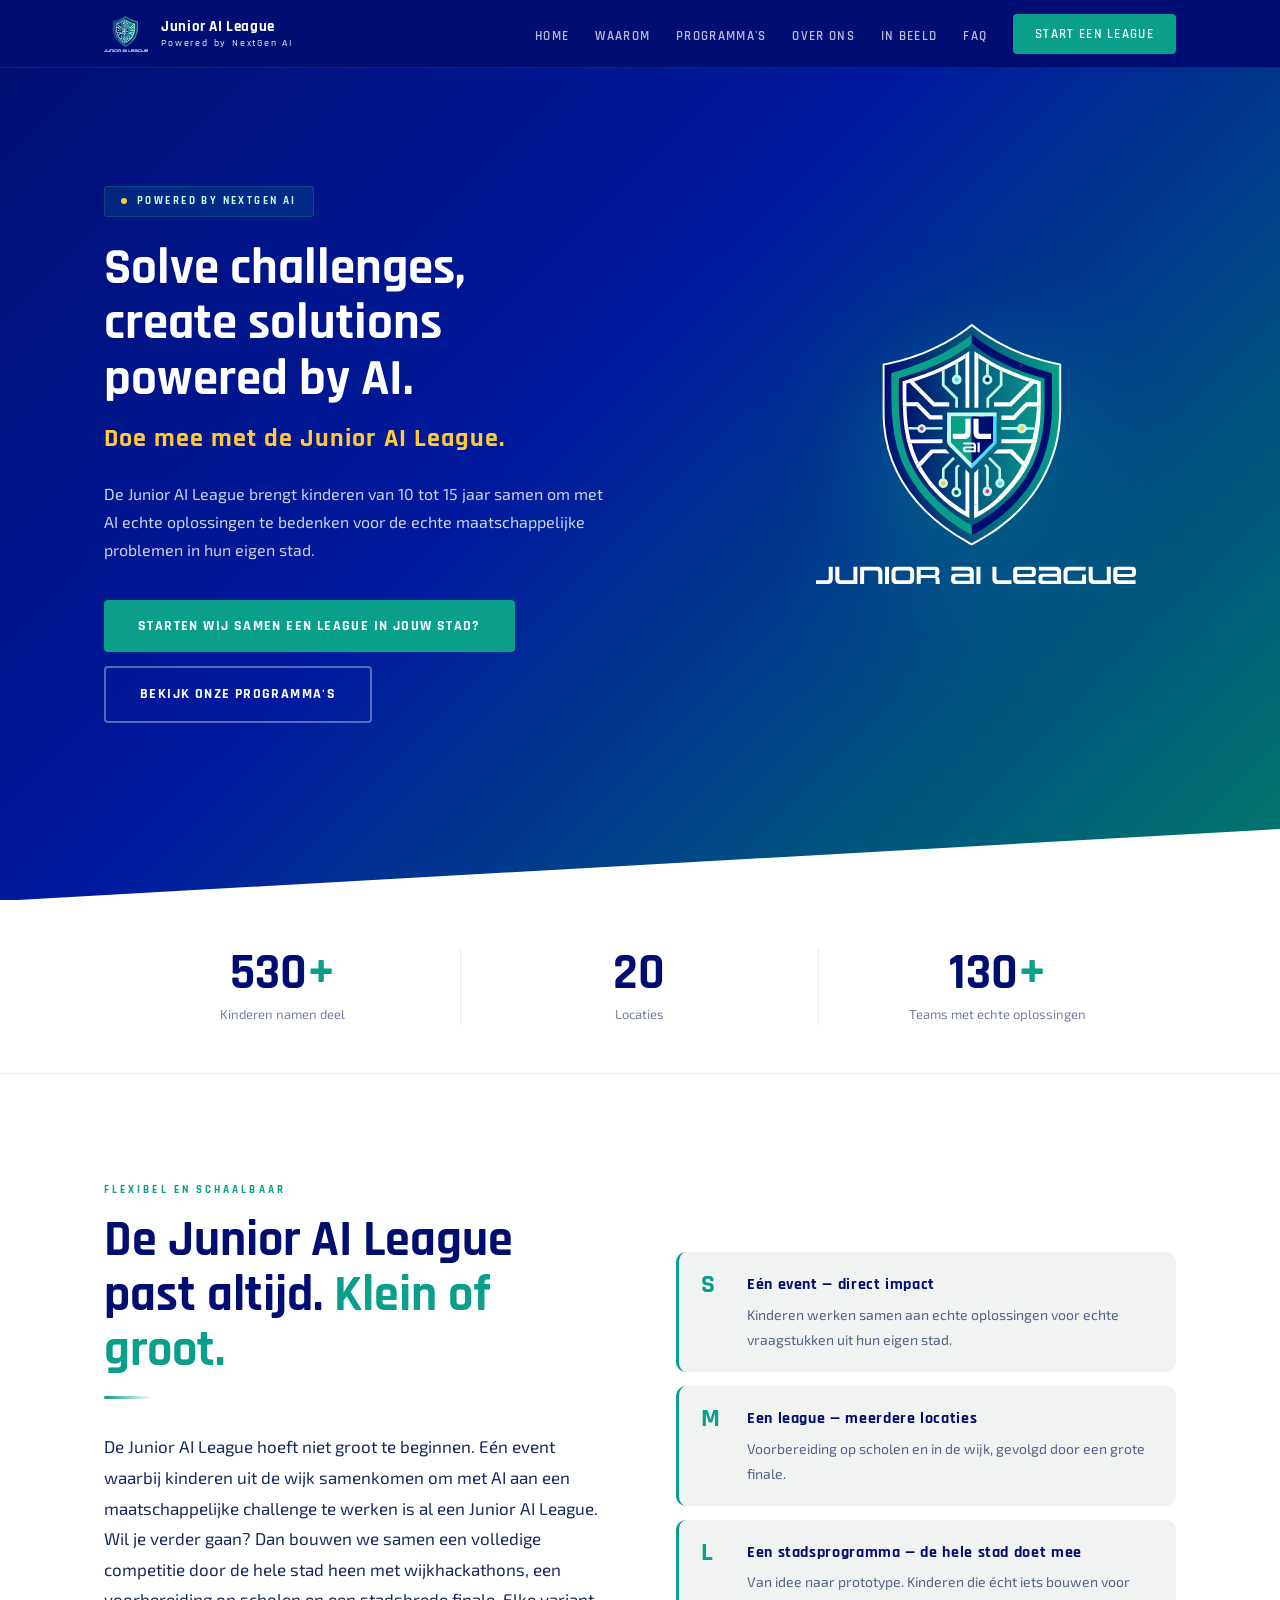
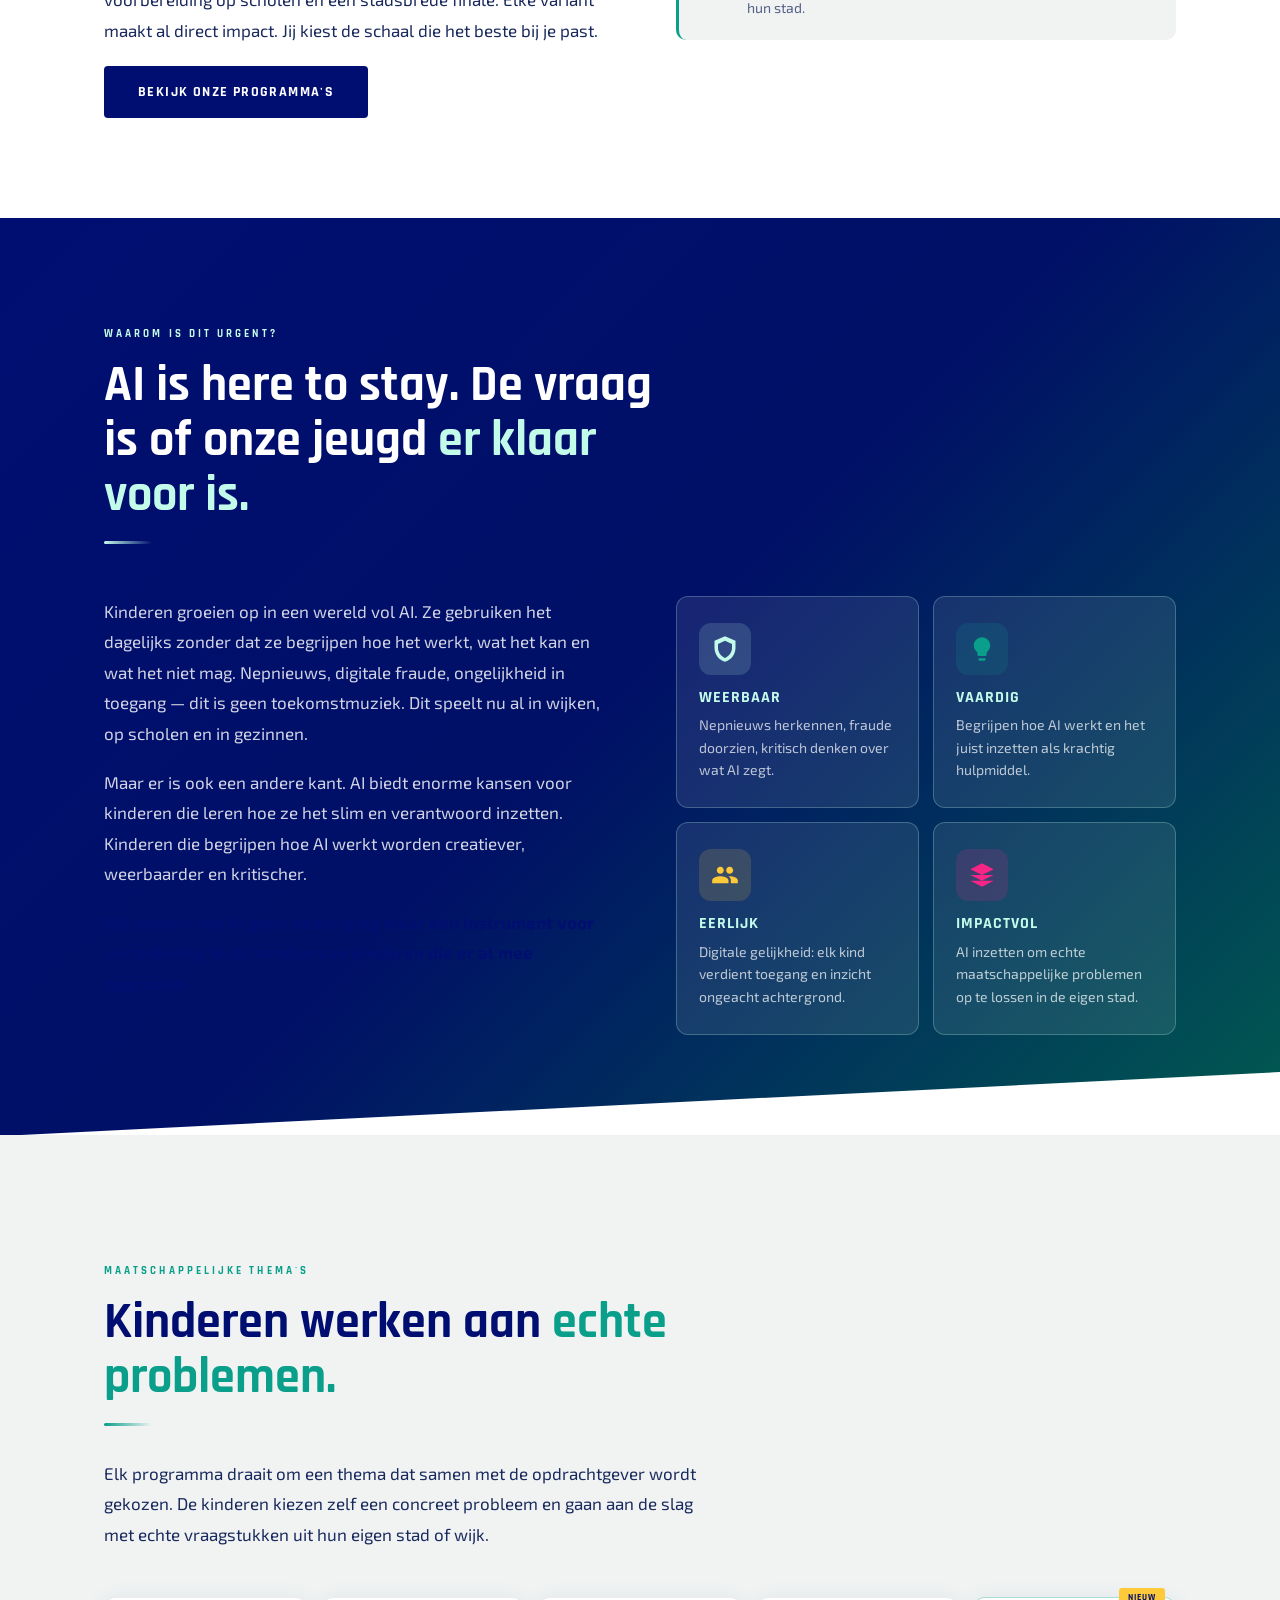
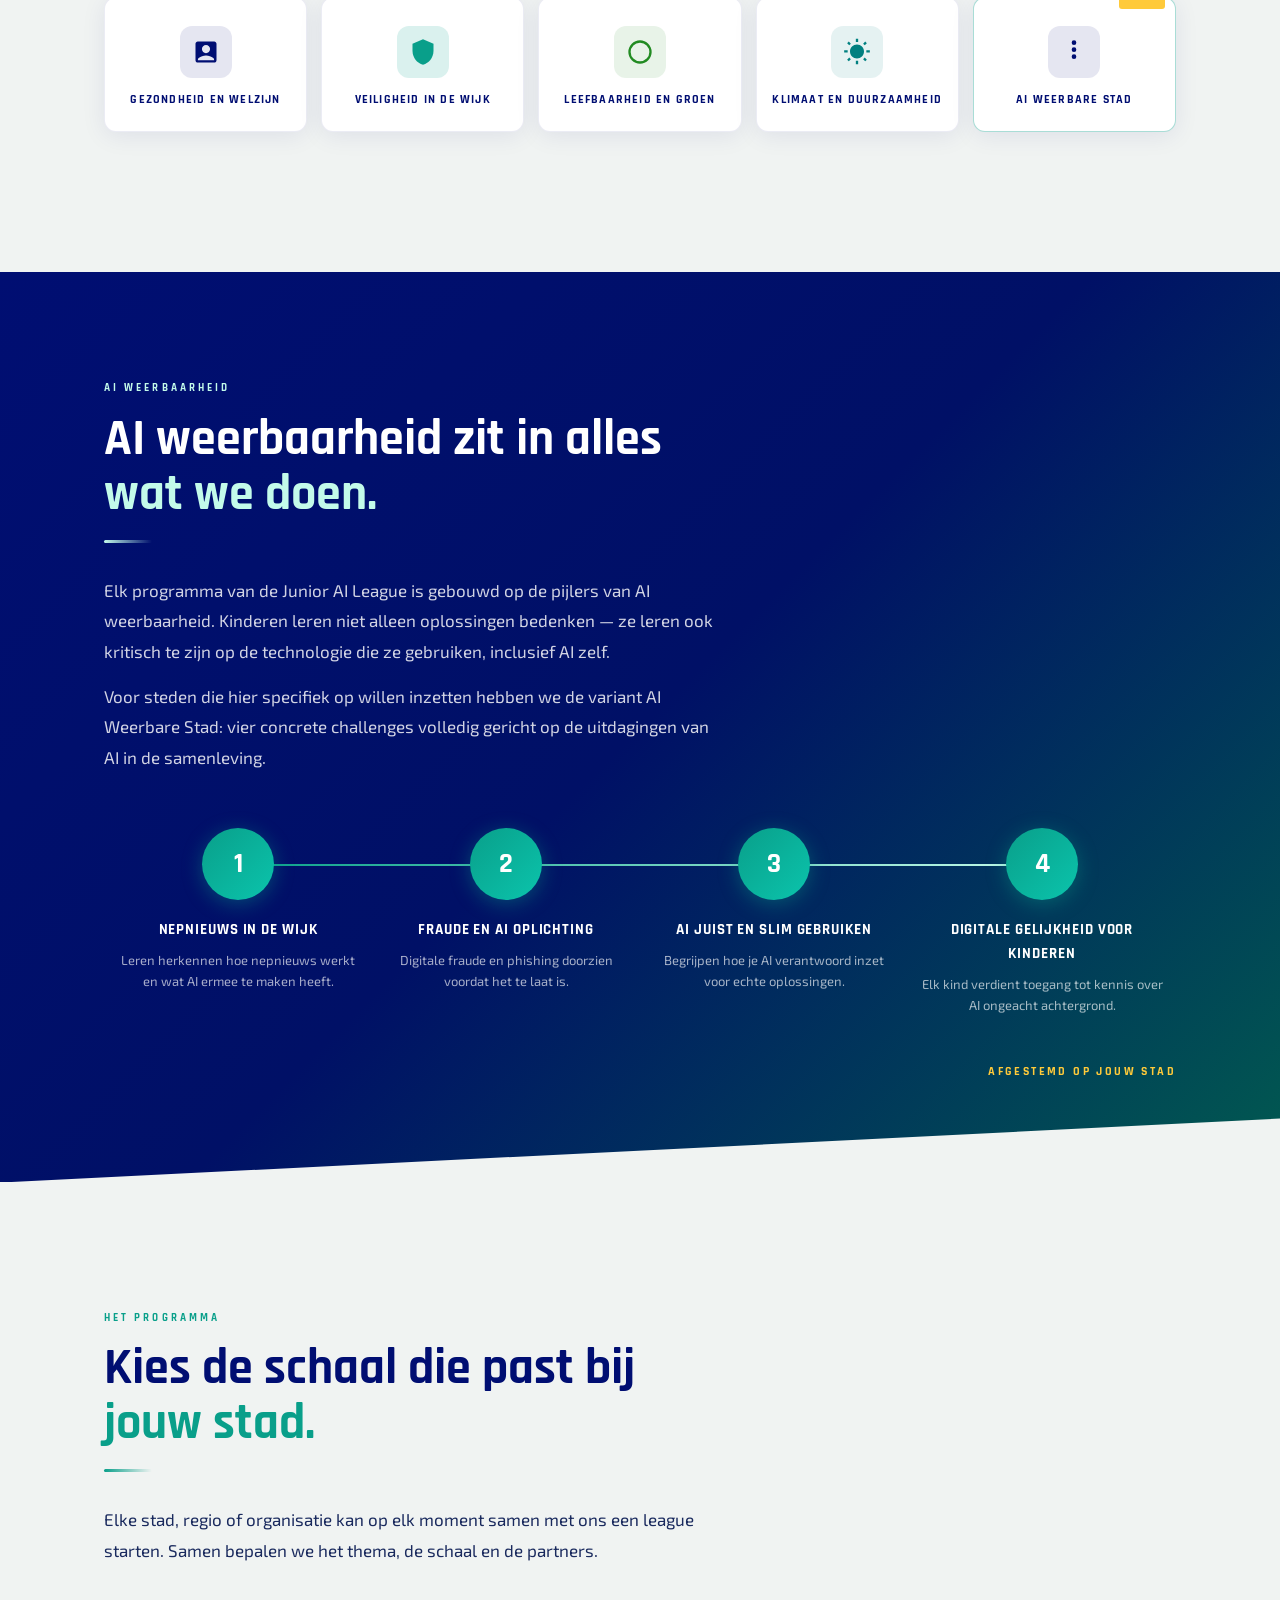
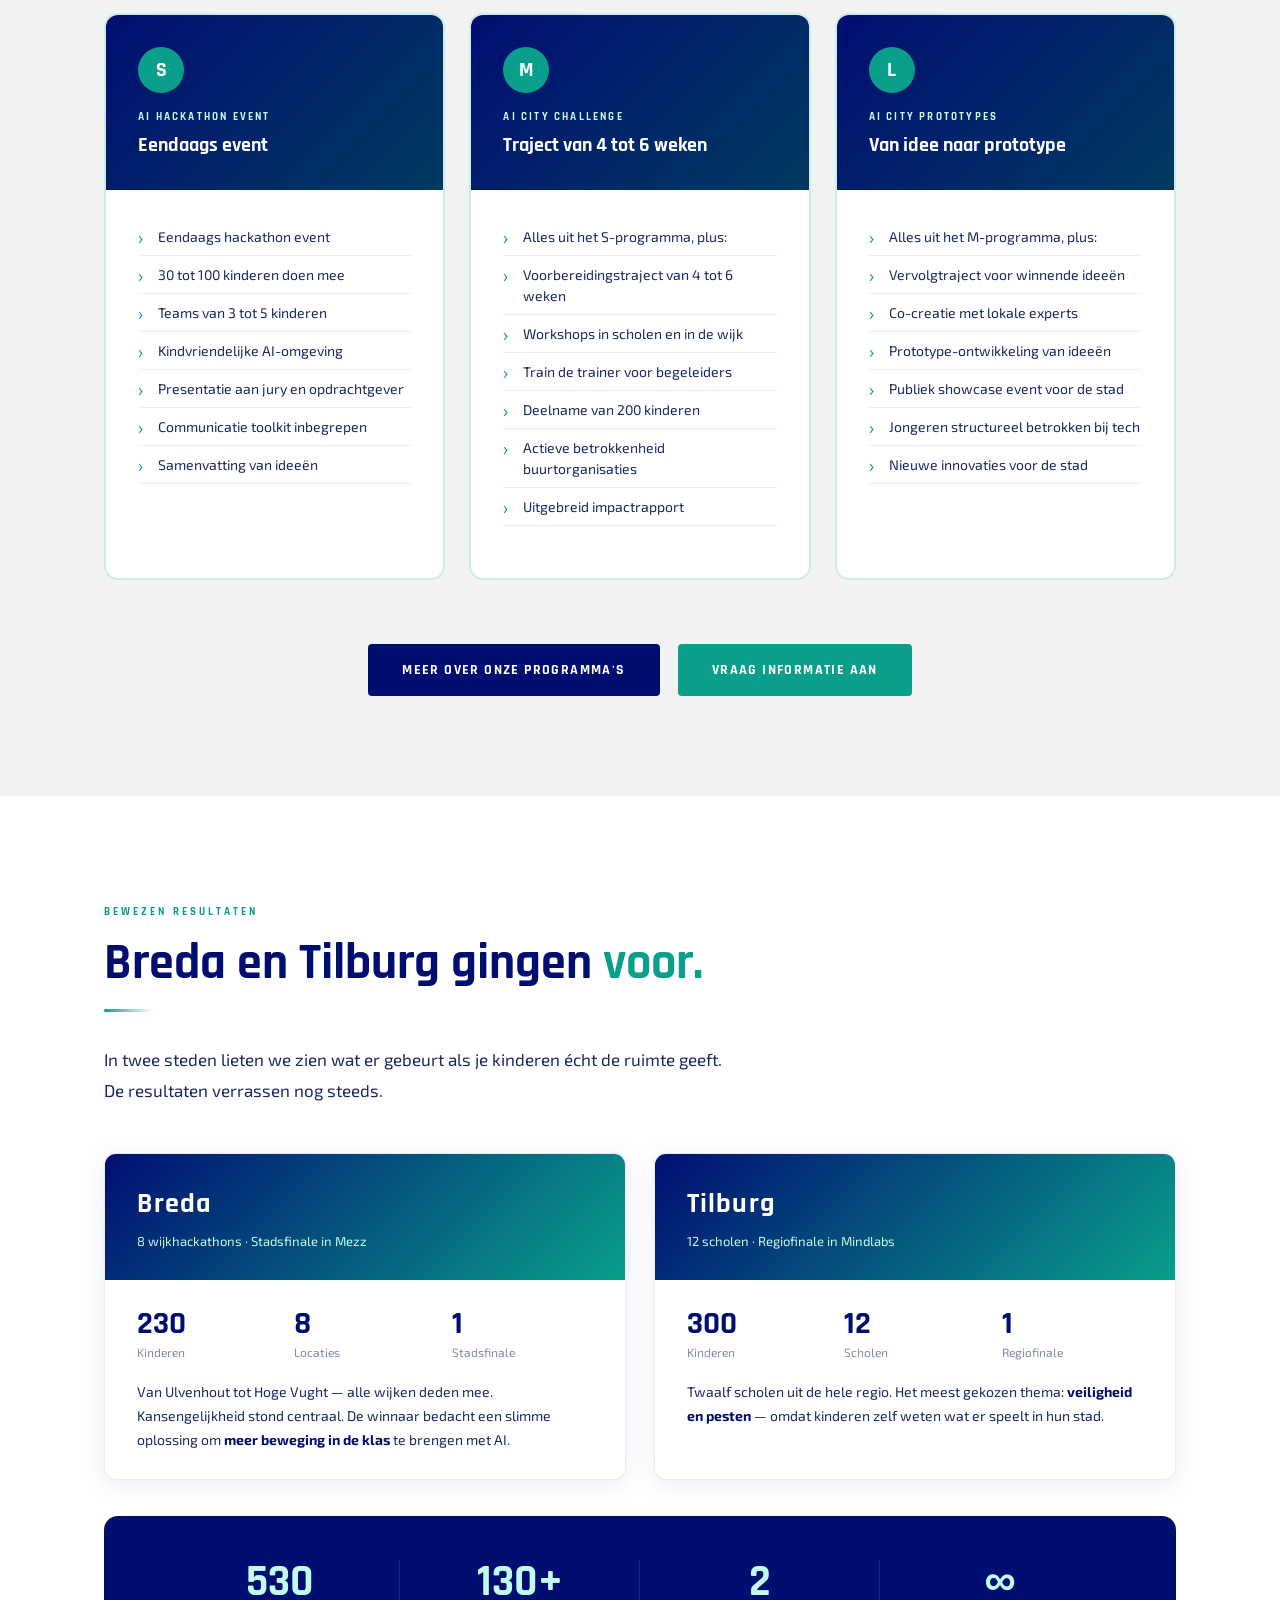
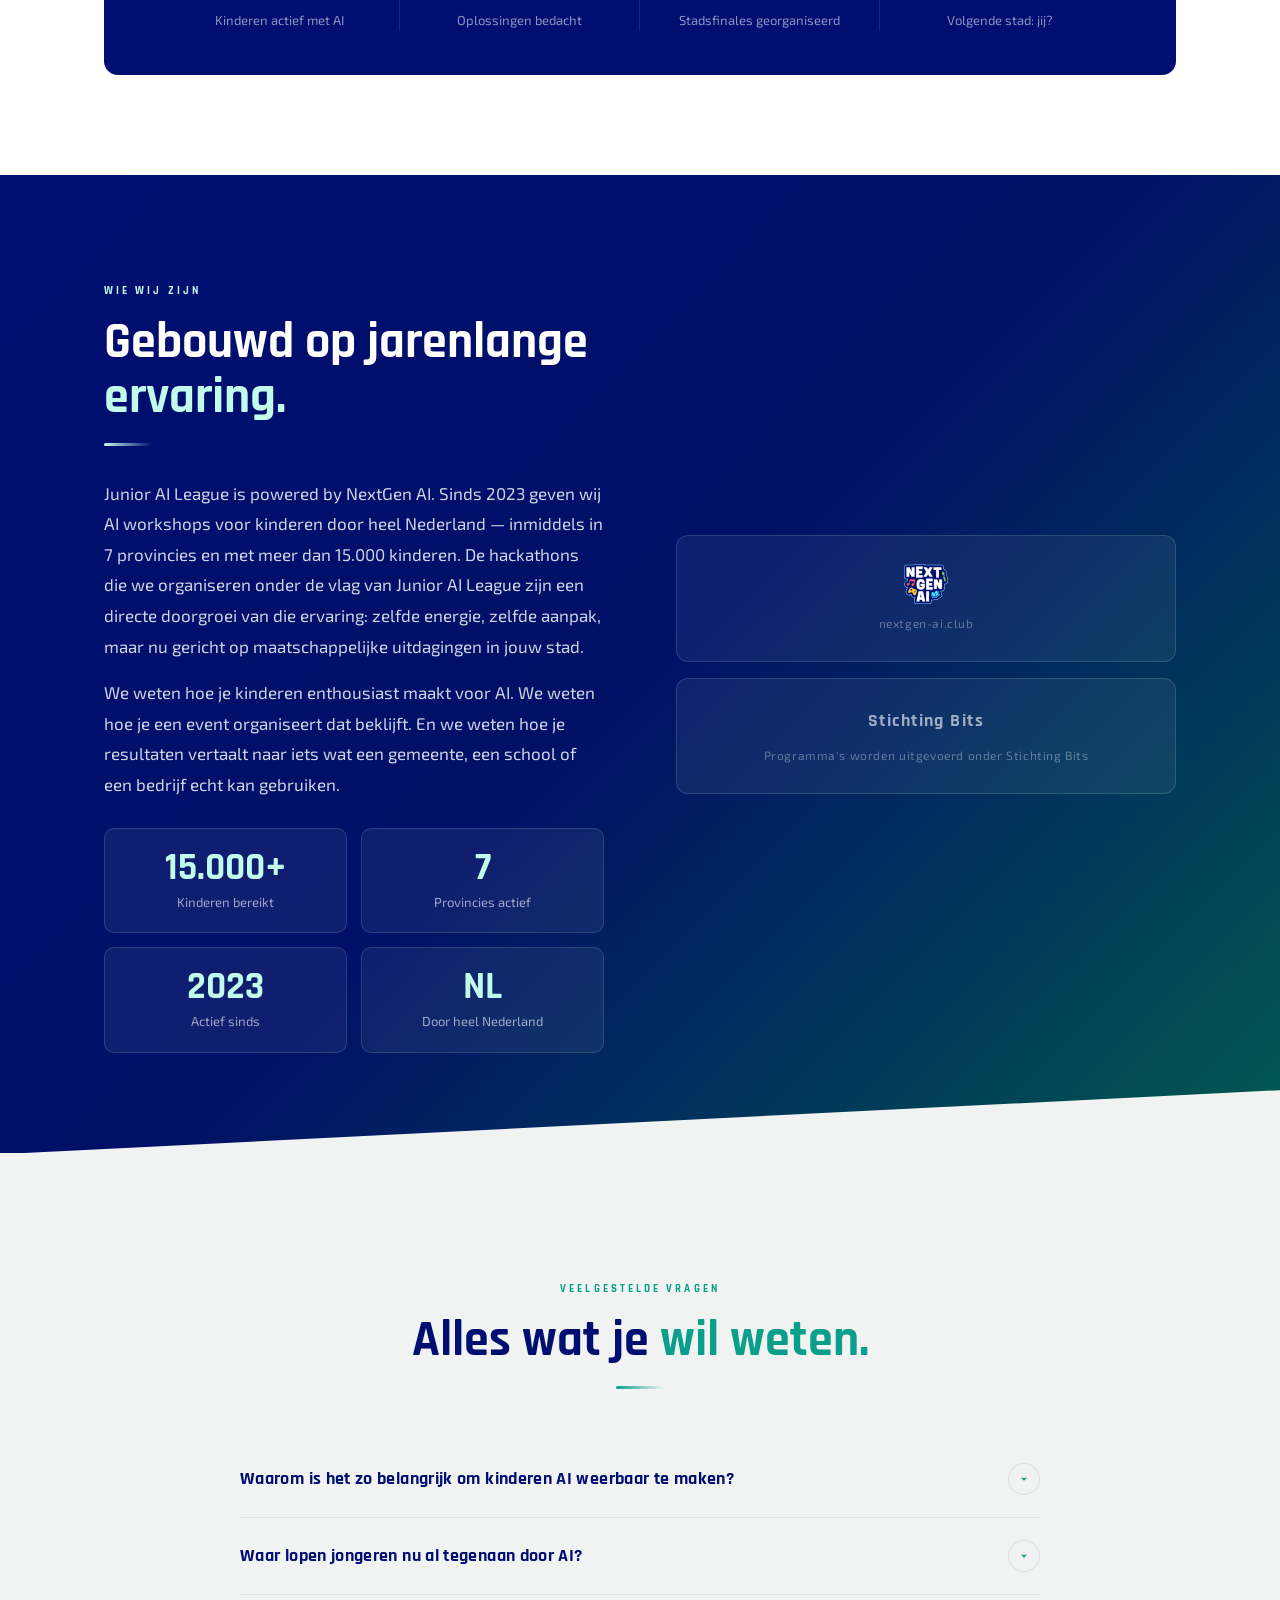
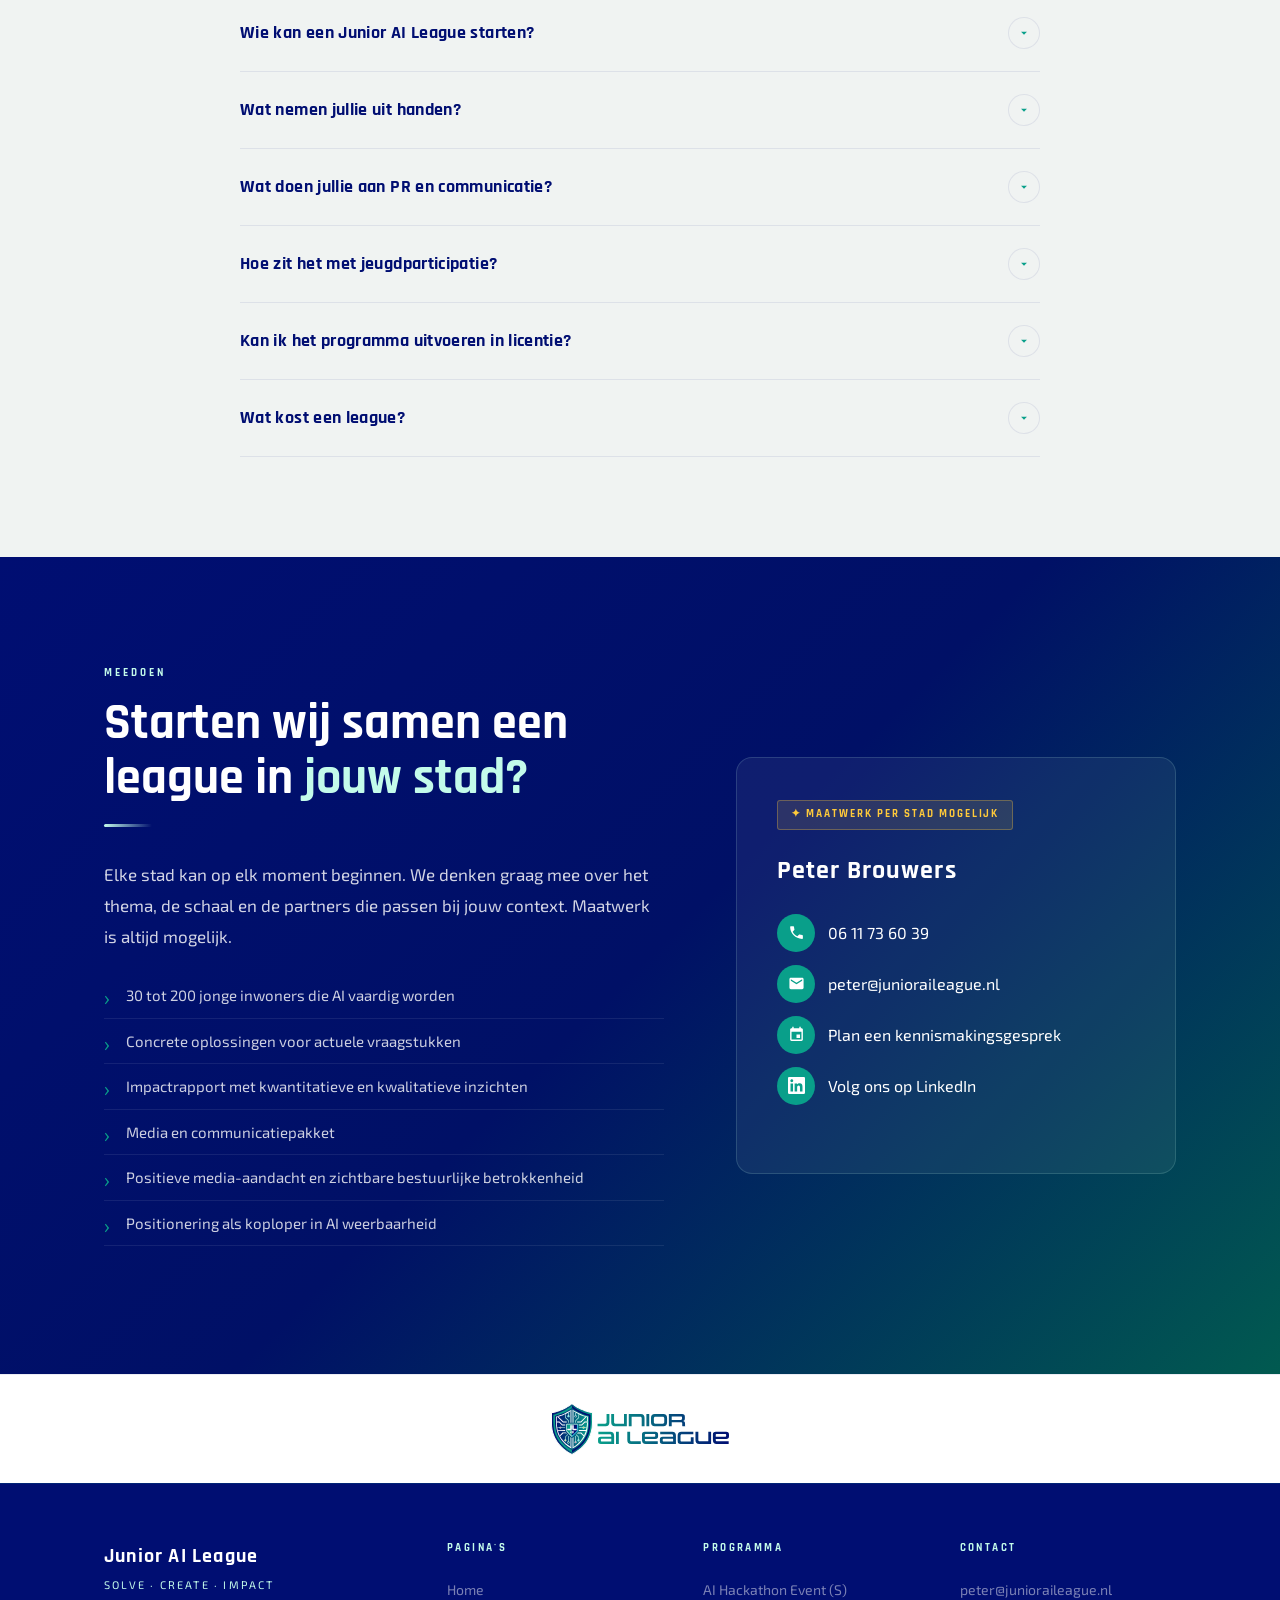
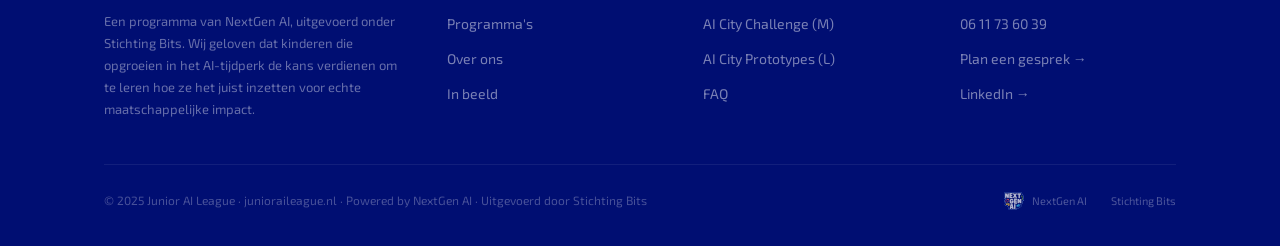
==== commit a377d933: "Index pagina aanpassingen Co-Authored-By: Claude Sonnet 4.6 <noreply@anthropic.com>" ====
--- a/index.html
+++ b/index.html
@@ -284,7 +284,8 @@
       <div>
         <div class="hero-badge r"><div class="hero-dot"></div>Powered by NextGen AI</div>
         <h1 class="r">
-          Solve challenges,create solutions<br>
+          Solve challenges,<br>
+          create solutions<br>
           powered by AI.
         </h1>
         <p class="hero-sub-title r">Doe mee met de Junior AI League.</p>
--- a/assets/css/style.css
+++ b/assets/css/style.css
@@ -372,8 +372,8 @@
 /* ── TEAM ── */
 .team-grid { display:grid; grid-template-columns:repeat(3,1fr); gap:32px; }
 .team-card { background:var(--white); border-radius:14px; border:1px solid var(--border); box-shadow:var(--shadow); overflow:hidden; text-align:center; }
-.team-card-img { height:240px; overflow:hidden; background:var(--gray); }
-.team-card-img img { width:100%; height:100%; object-fit:cover; object-position:top; transition:transform .4s; }
+.team-card-img { height:320px; overflow:hidden; background:var(--gray); }
+.team-card-img img { width:100%; height:100%; object-fit:cover; object-position:center top; transition:transform .4s; }
 .team-card:hover .team-card-img img { transform:scale(1.04); }
 .team-card-body { padding:24px 20px 28px; }
 .team-card-name { font-family:'Rajdhani',sans-serif; font-size:22px; font-weight:700; color:var(--navy); margin-bottom:4px; letter-spacing:.04em; }
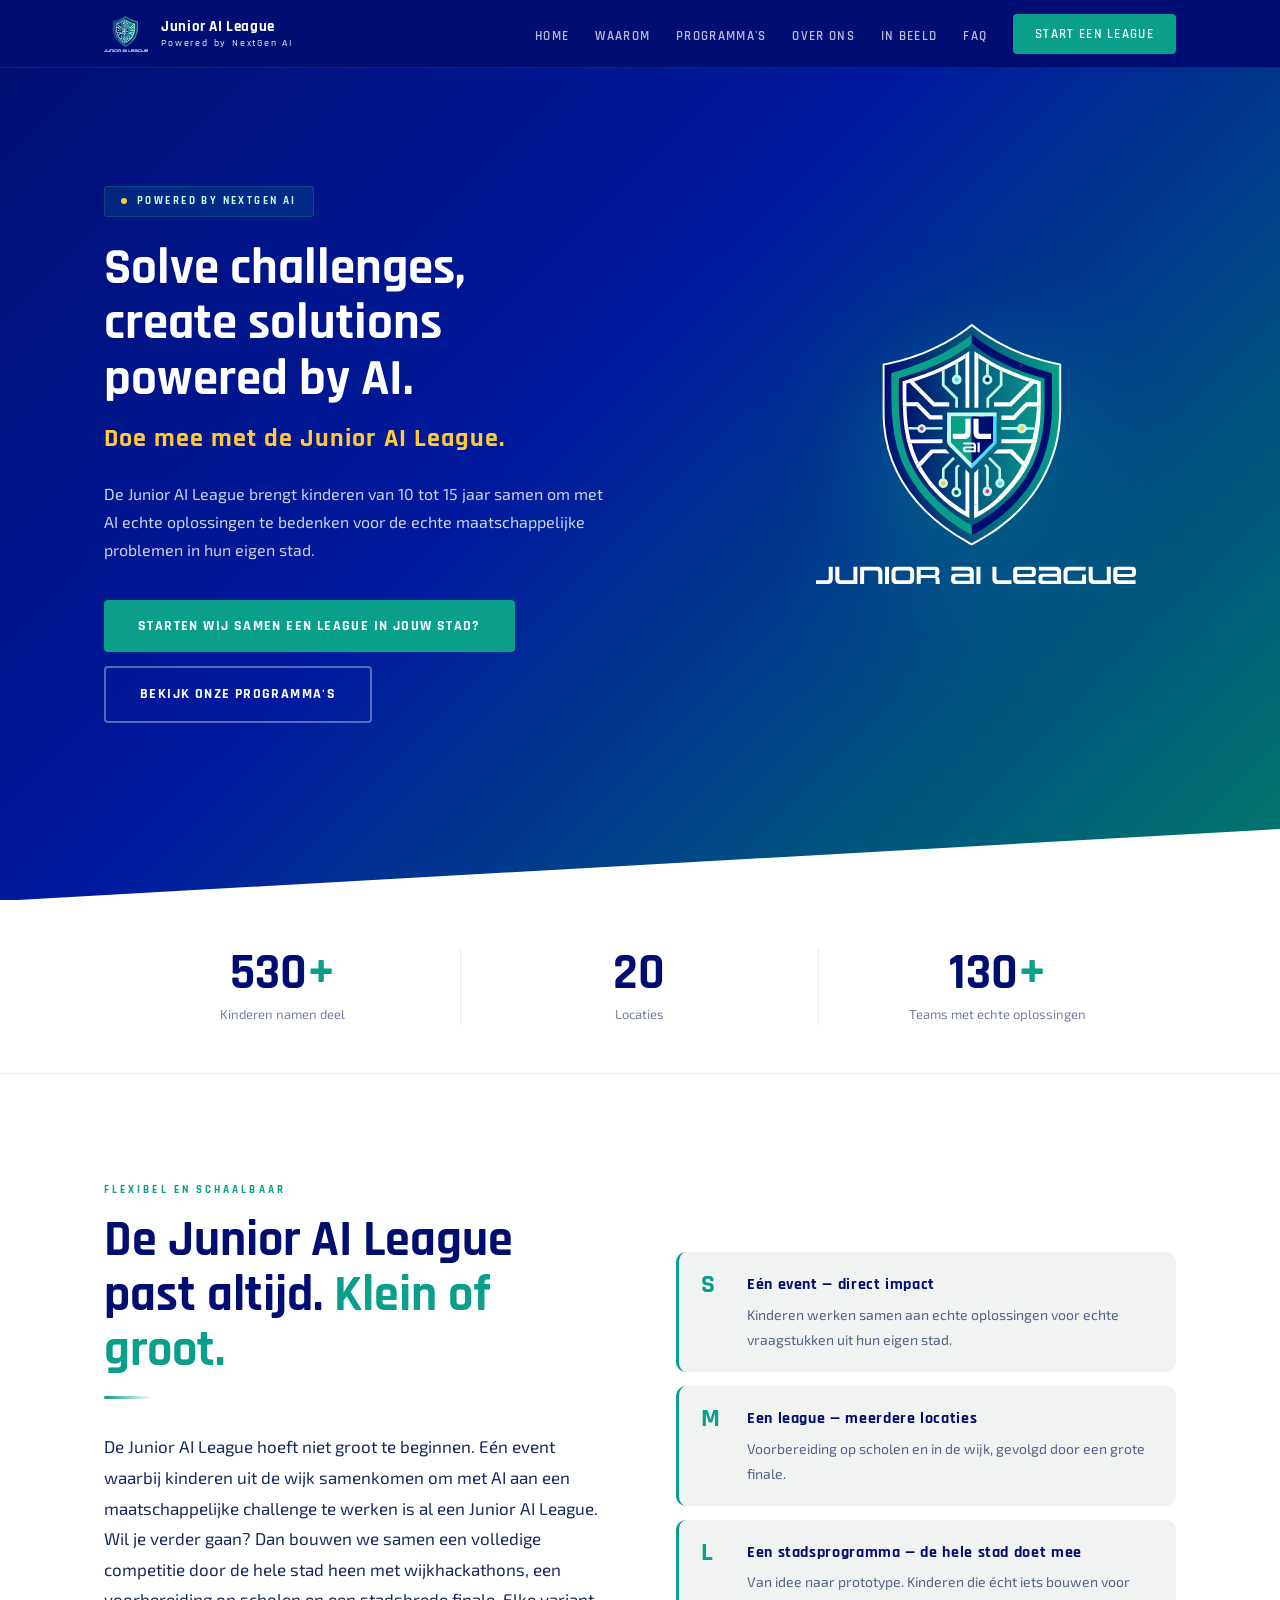
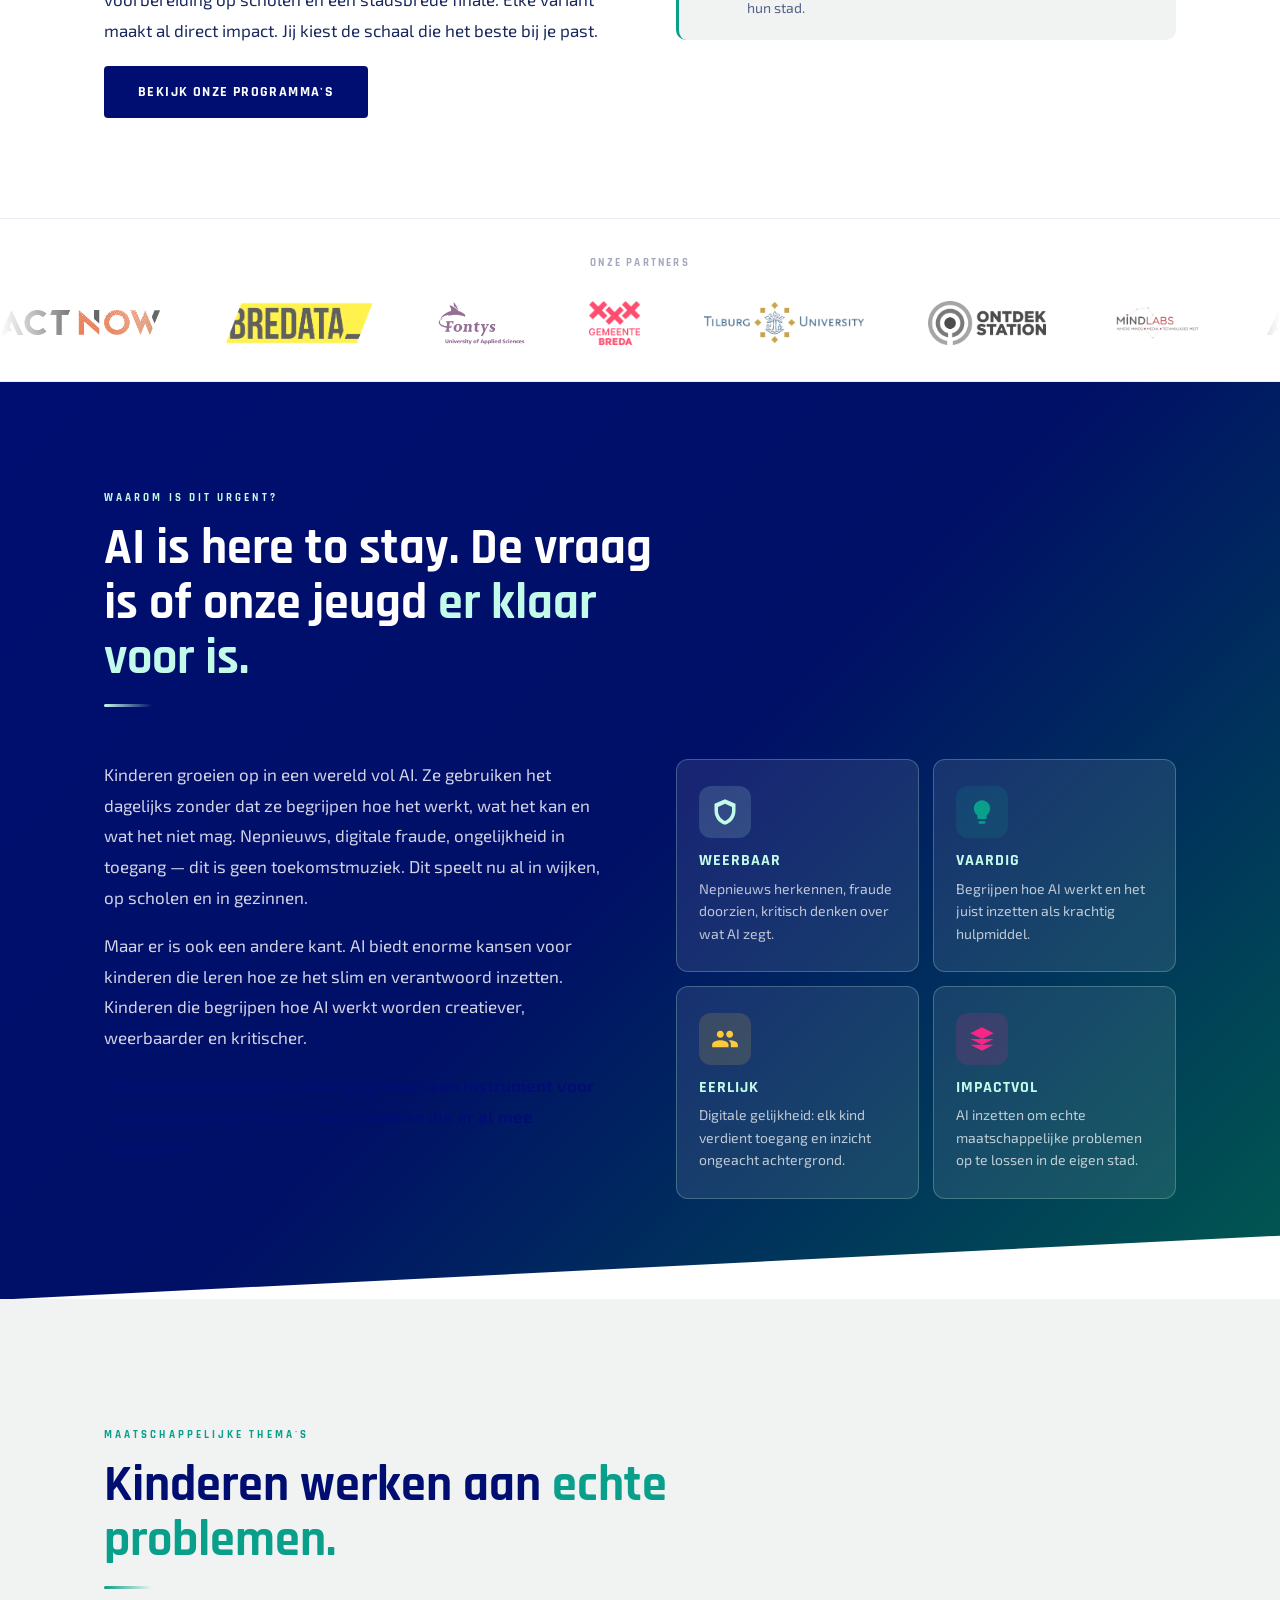
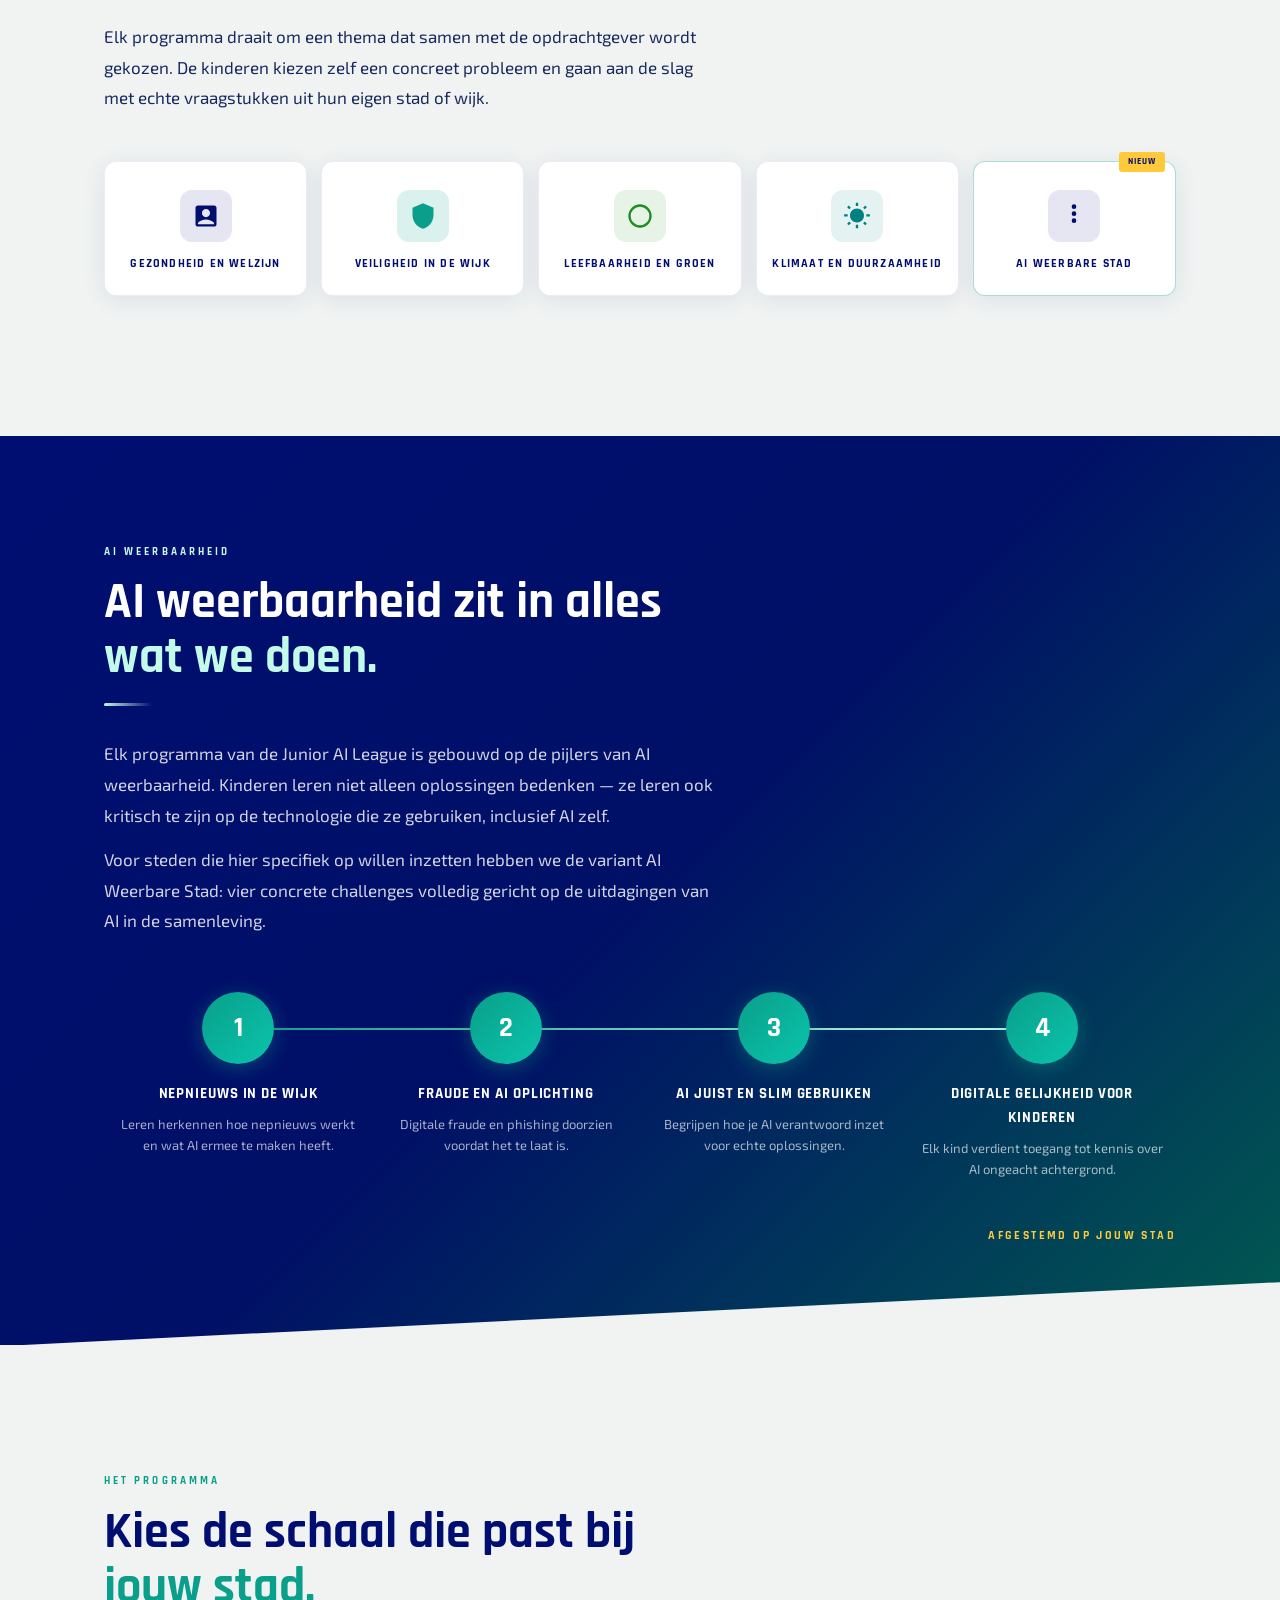
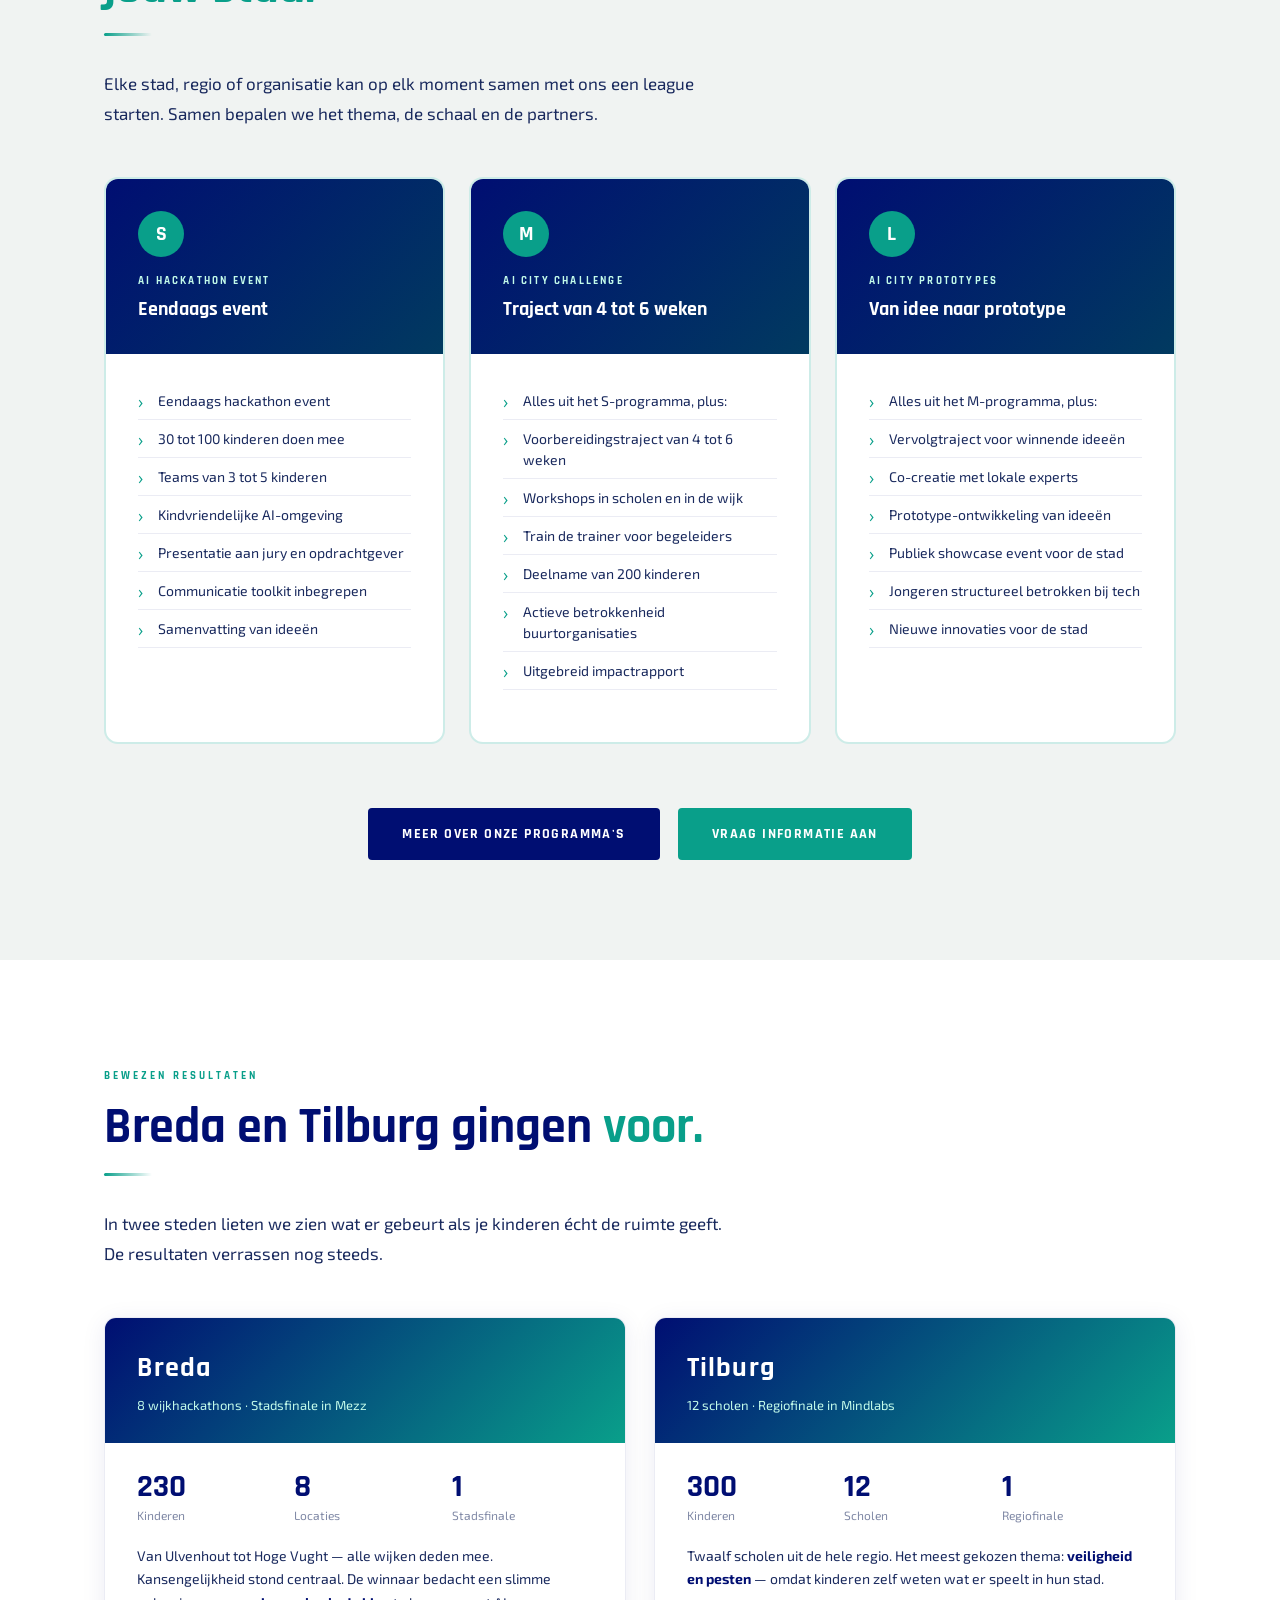
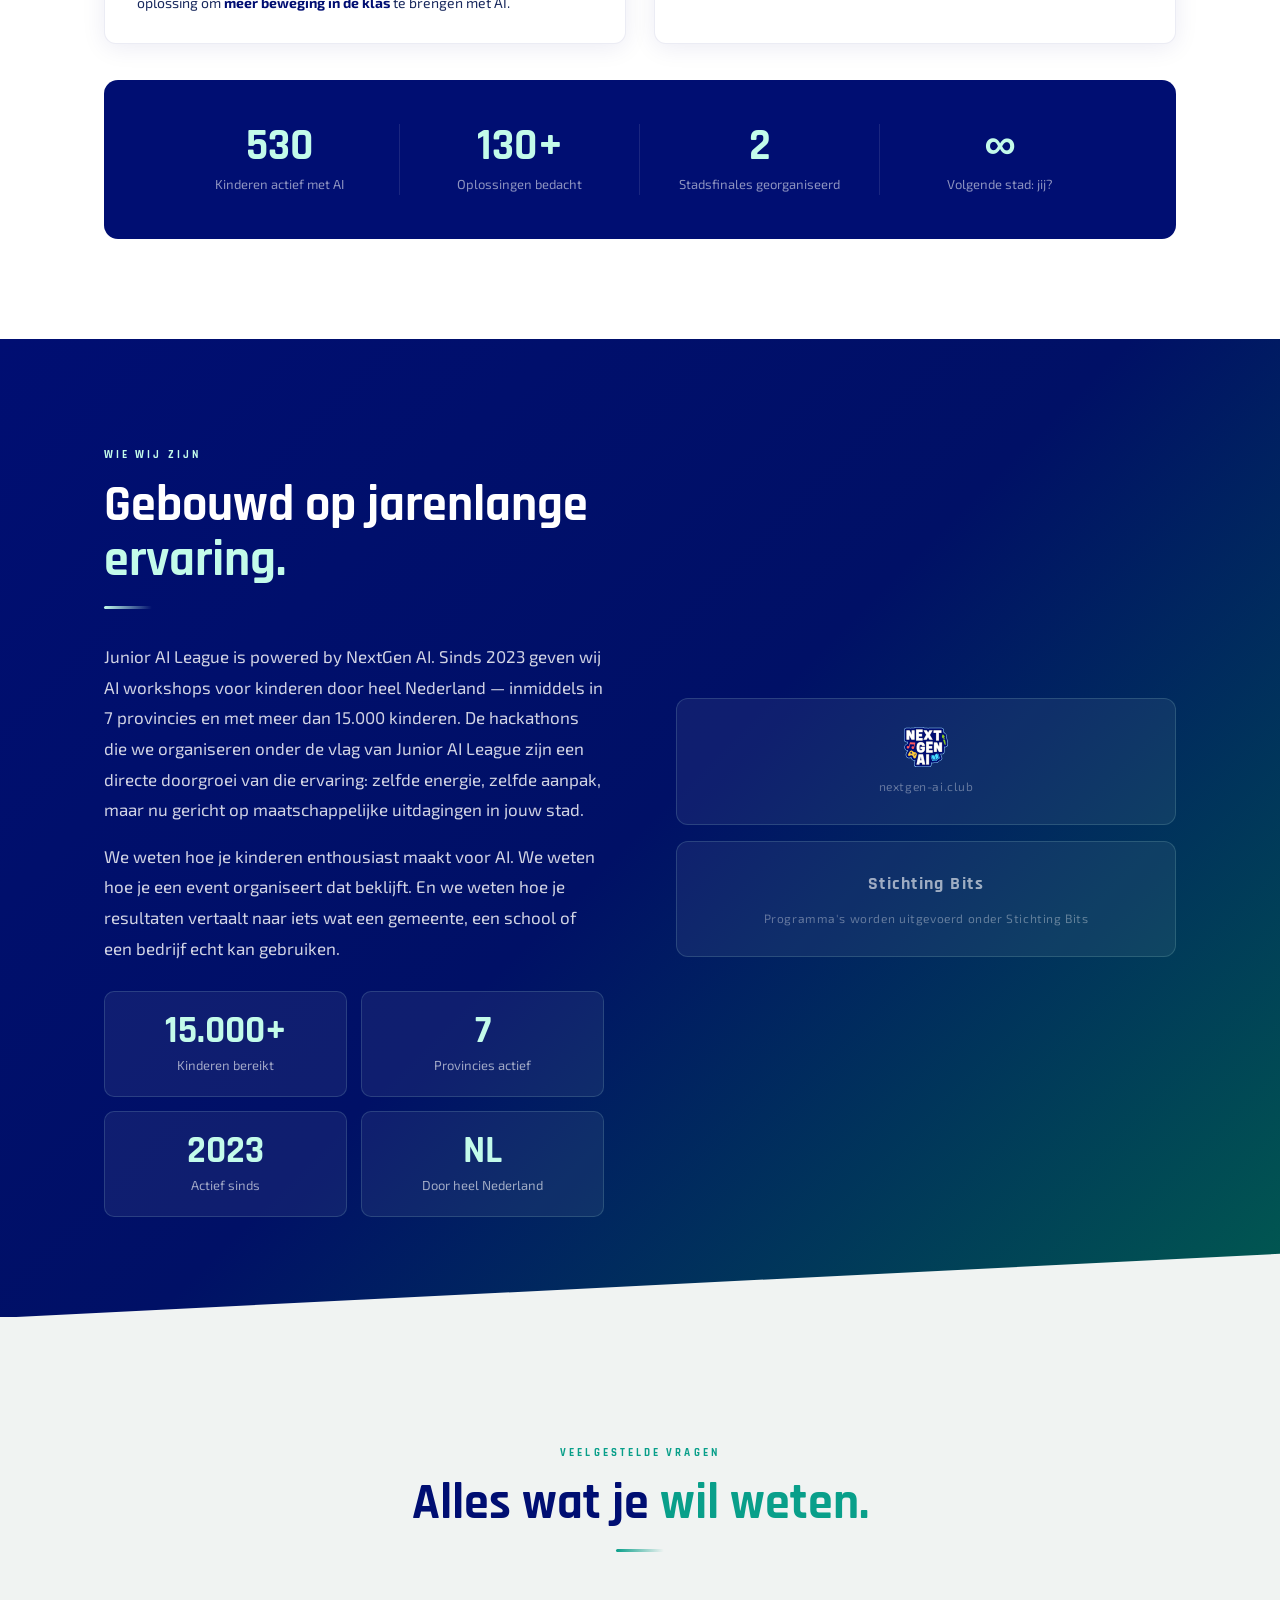
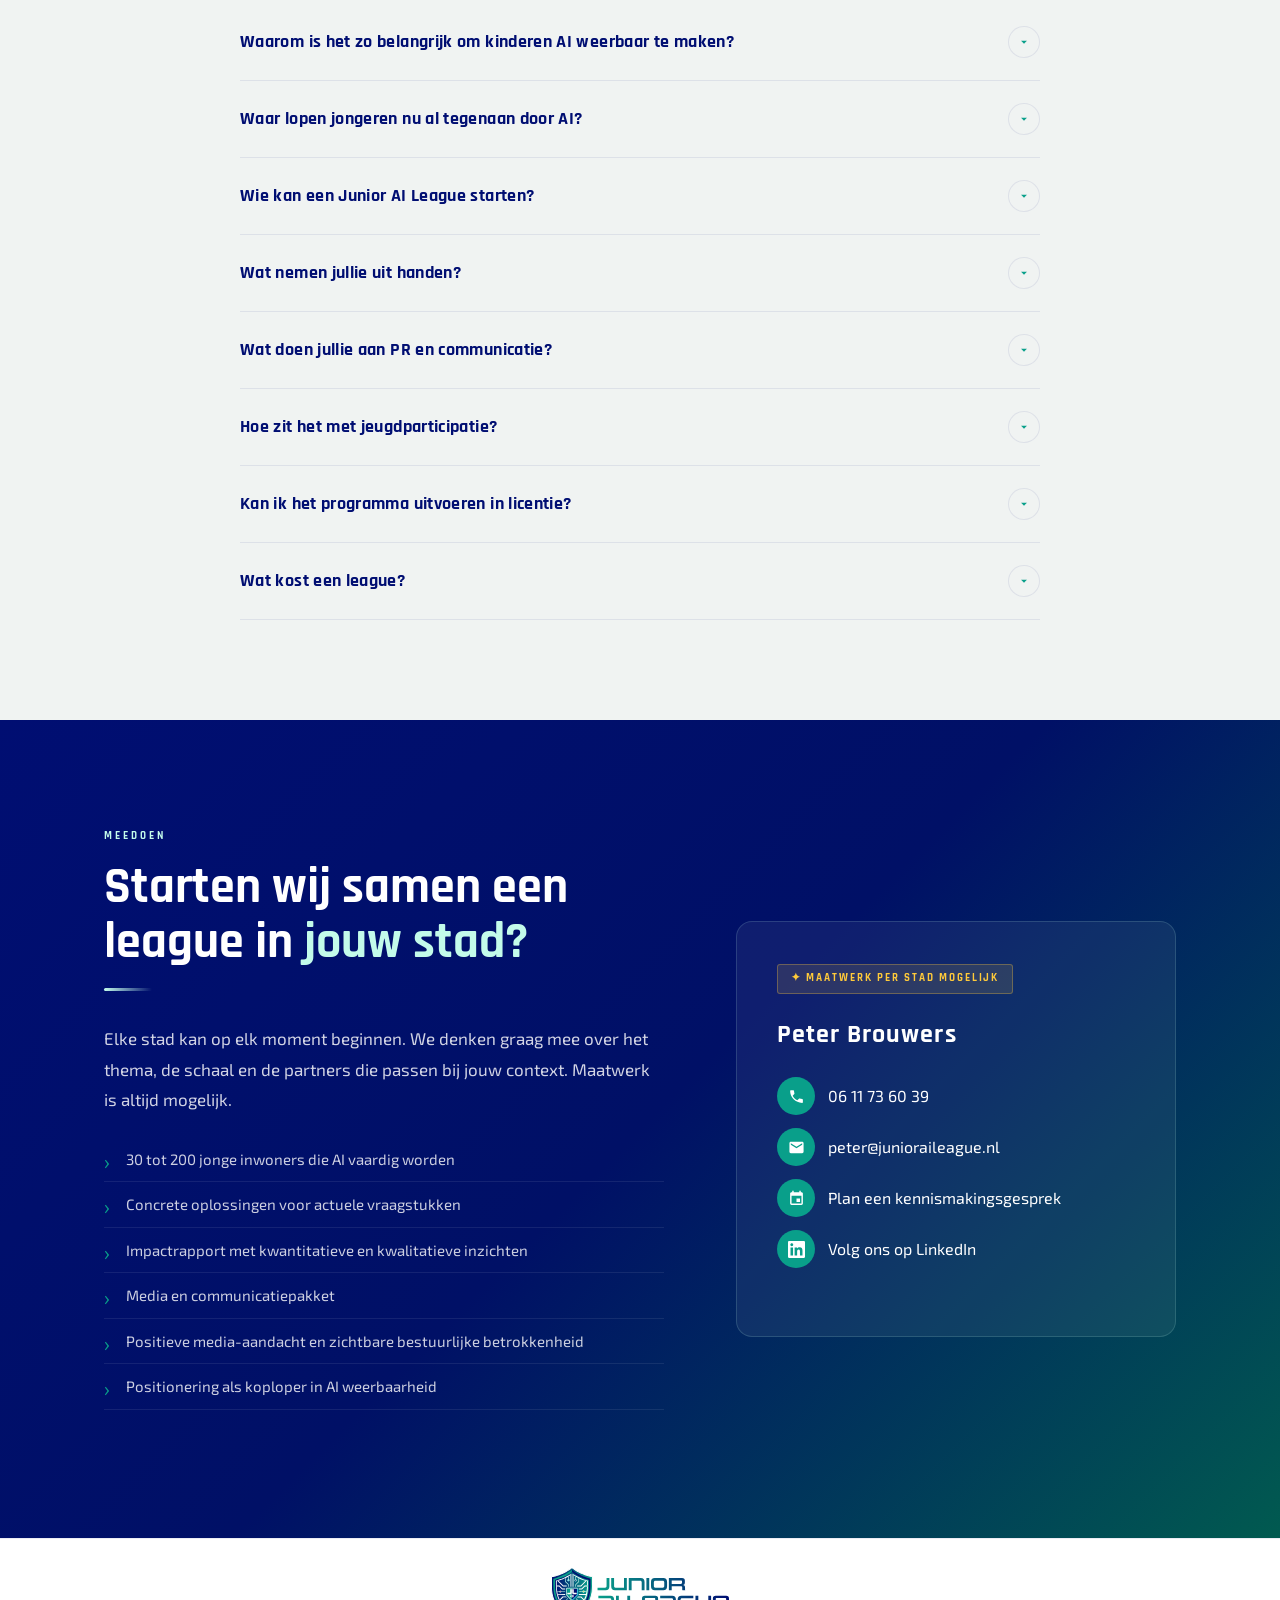
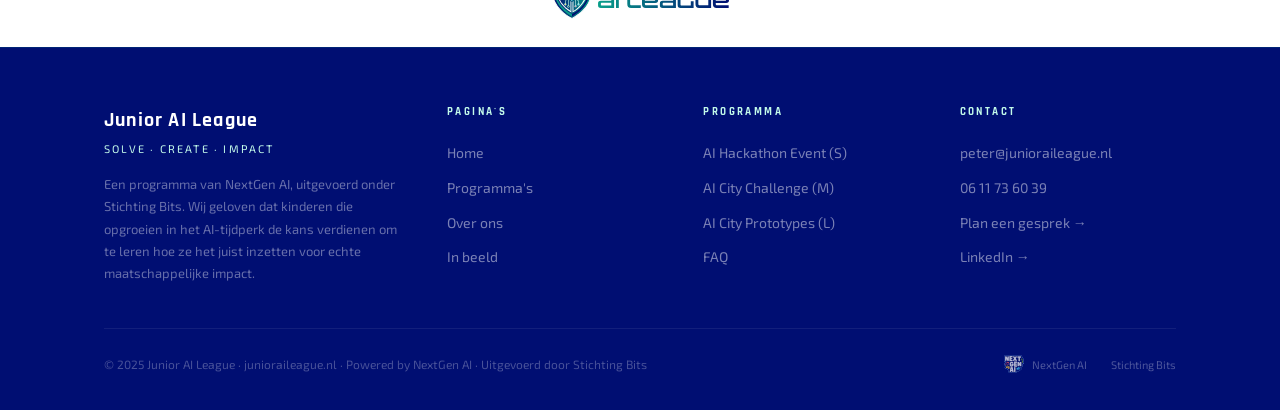
==== commit fa303b16: "Partnerlogo's ticker toegevoegd onder schaalbaar-sectie Co-Authored-By: Claude Sonnet 4.6 <noreply@a" ====
--- a/index.html
+++ b/index.html
@@ -6,6 +6,18 @@
 <title>Junior AI League – Leer de generatie die opgroeit met AI om de wereld ermee te verbeteren</title>
 <link href="https://fonts.googleapis.com/css2?family=Rajdhani:wght@400;500;600;700&family=Exo+2:wght@300;400;600;700&display=swap" rel="stylesheet">
 <link rel="stylesheet" href="assets/css/style.css">
+<link rel="icon" href="/assets/images/Favicon.svg" type="image/svg+xml">
+<meta name="description" content="De Junior AI League brengt kinderen van 10 tot 15 jaar samen om met AI echte oplossingen te bedenken voor maatschappelijke problemen in hun eigen stad.">
+<meta property="og:type" content="website">
+<meta property="og:site_name" content="Junior AI League">
+<meta property="og:url" content="https://junioraileague.nl">
+<meta property="og:title" content="Junior AI League – Leer de generatie die opgroeit met AI om de wereld ermee te verbeteren">
+<meta property="og:description" content="De Junior AI League brengt kinderen van 10 tot 15 jaar samen om met AI echte oplossingen te bedenken voor maatschappelijke problemen in hun eigen stad.">
+<meta property="og:image" content="https://junioraileague.nl/assets/images/Social-media-graph-junioraileague.png">
+<meta property="og:image:width" content="1200">
+<meta property="og:image:height" content="630">
+<meta name="twitter:card" content="summary_large_image">
+<meta name="twitter:image" content="https://junioraileague.nl/assets/images/Social-media-graph-junioraileague.png">
 <style>
 /* ── HOMEPAGE SPECIFIEK ── */
 
@@ -230,6 +242,30 @@
 .contact-donate { padding-top:18px; border-top:1px solid rgba(255,255,255,.1); font-size:13px; color:rgba(255,255,255,.4); line-height:1.65; }
 .contact-donate a { color:var(--mint); }
 .contact-donate a:hover { text-decoration:underline; }
+
+/* Partner ticker */
+.partner-section { background:#fff; border-top:1px solid var(--border); border-bottom:1px solid var(--border); padding:36px 0; overflow:hidden; }
+.partner-label { text-align:center; font-family:'Rajdhani',sans-serif; font-size:11px; font-weight:700; letter-spacing:.2em; text-transform:uppercase; color:var(--body); opacity:.4; margin-bottom:28px; }
+.partner-ticker { overflow:hidden; position:relative; }
+.partner-ticker::before, .partner-ticker::after {
+  content:''; position:absolute; top:0; bottom:0; width:80px; z-index:2; pointer-events:none;
+}
+.partner-ticker::before { left:0; background:linear-gradient(to right,#fff,transparent); }
+.partner-ticker::after  { right:0; background:linear-gradient(to left,#fff,transparent); }
+.partner-track {
+  display:flex; align-items:center; gap:64px;
+  width:max-content;
+  animation:scroll-partners 35s linear infinite;
+}
+.partner-track img {
+  height:44px; width:auto; max-width:160px;
+  object-fit:contain; opacity:.7;
+  flex-shrink:0;
+}
+@keyframes scroll-partners {
+  from { transform:translateX(0); }
+  to   { transform:translateX(-50%); }
+}
 
 @media (max-width:960px) {
   .hero-grid, .schaal-grid, .waarom-grid, .ng-grid, .contact-grid { grid-template-columns:1fr; }
@@ -344,6 +380,30 @@
   </div>
 </section>
 
+<!-- ═══ PARTNERS TICKER ═══ -->
+<div class="partner-section">
+  <div class="partner-label">Onze partners</div>
+  <div class="partner-ticker">
+    <div class="partner-track">
+      <img src="assets/images/Partners/ACT%20NOW%20LIGGEND%20GROOT%402x.png" alt="Act Now">
+      <img src="assets/images/Partners/Bredata_Logo_GeelVlak.png" alt="Bredata">
+      <img src="assets/images/Partners/Fontys-Logo.svg_.png" alt="Fontys">
+      <img src="assets/images/Partners/Gemeente-breda-logo.png" alt="Gemeente Breda">
+      <img src="assets/images/Partners/Logo-Tilburg-University-1-768x195-1.webp" alt="Tilburg University">
+      <img src="assets/images/Partners/Ontdekstation-logo.png" alt="Ontdekstation">
+      <img src="assets/images/Partners/mindlabslogo_0.webp" alt="Mindlabs">
+      <!-- Kopie voor naadloze loop -->
+      <img src="assets/images/Partners/ACT%20NOW%20LIGGEND%20GROOT%402x.png" alt="Act Now">
+      <img src="assets/images/Partners/Bredata_Logo_GeelVlak.png" alt="Bredata">
+      <img src="assets/images/Partners/Fontys-Logo.svg_.png" alt="Fontys">
+      <img src="assets/images/Partners/Gemeente-breda-logo.png" alt="Gemeente Breda">
+      <img src="assets/images/Partners/Logo-Tilburg-University-1-768x195-1.webp" alt="Tilburg University">
+      <img src="assets/images/Partners/Ontdekstation-logo.png" alt="Ontdekstation">
+      <img src="assets/images/Partners/mindlabslogo_0.webp" alt="Mindlabs">
+    </div>
+  </div>
+</div>
+
 <!-- ═══ WAAROM URGENT (donker) ═══ -->
 <section class="section-dark exit-white" id="waarom">
   <div class="wrap" style="position:relative;z-index:1;">
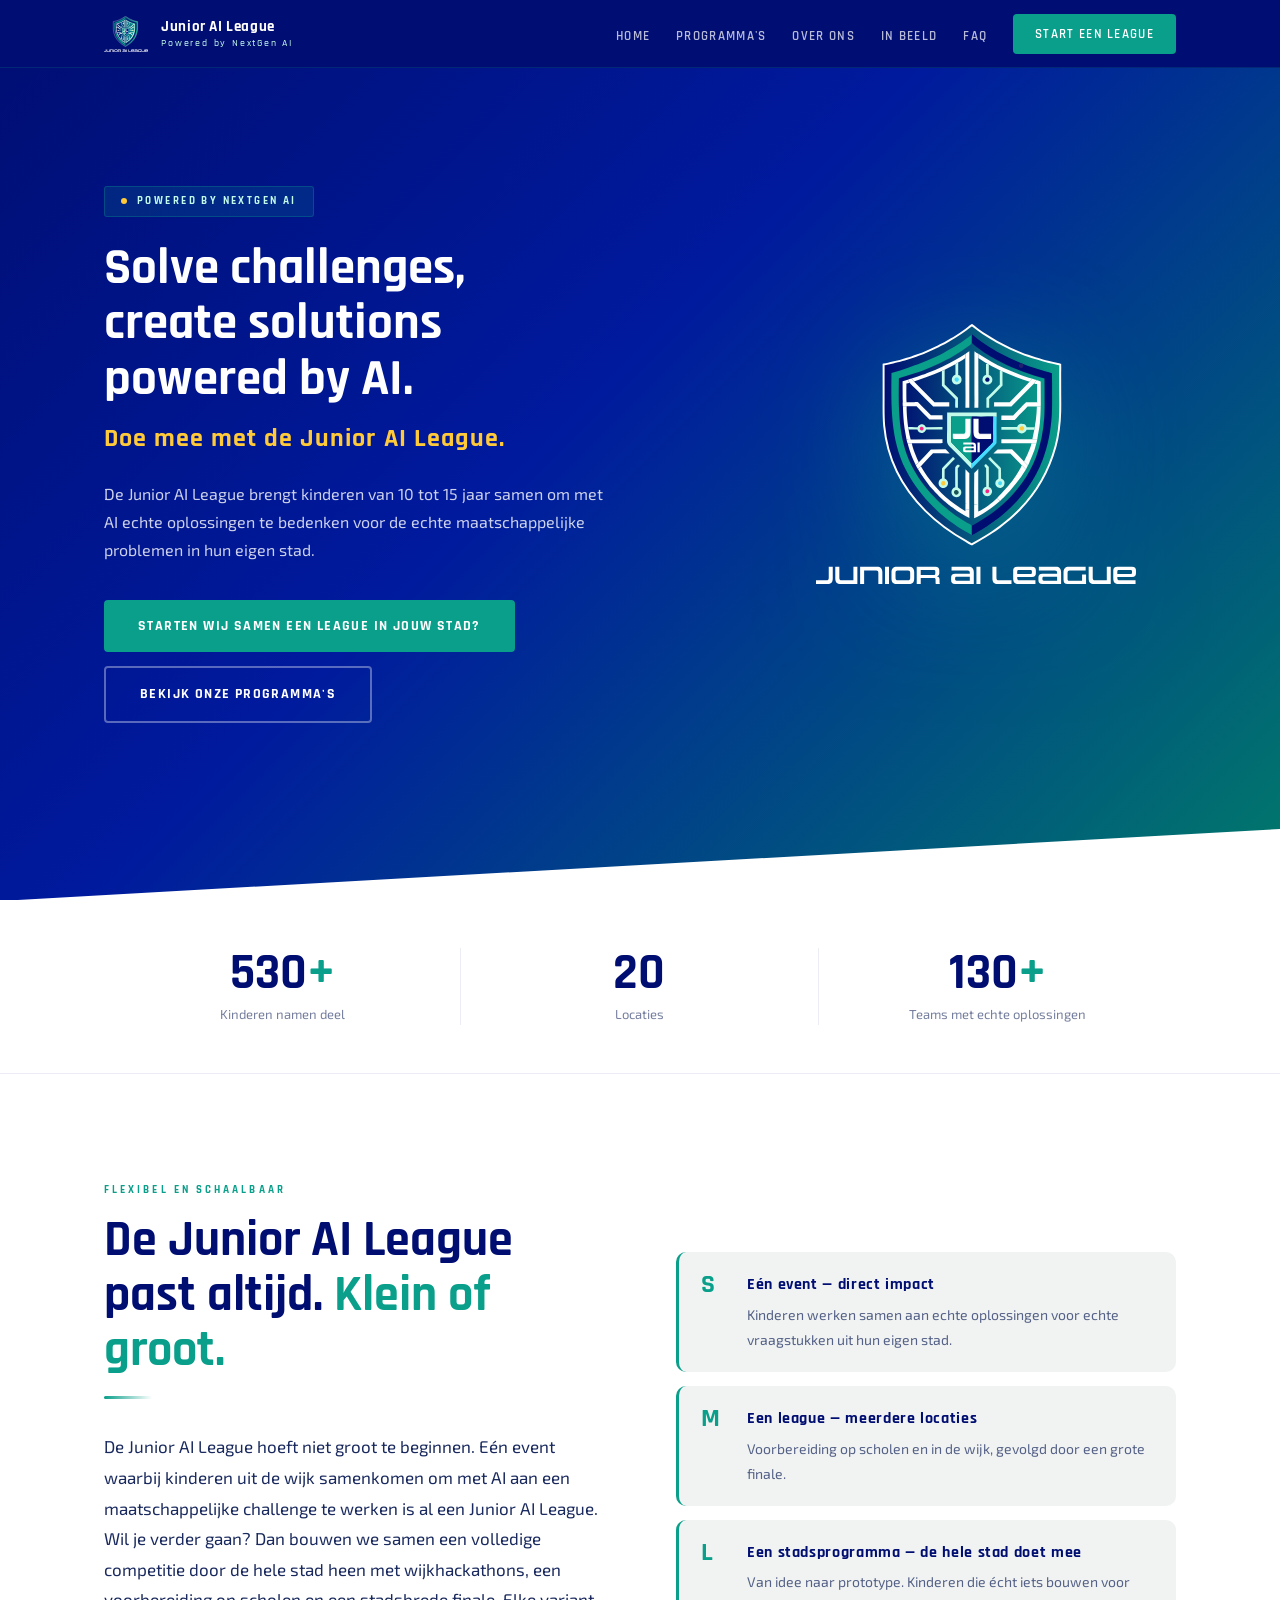
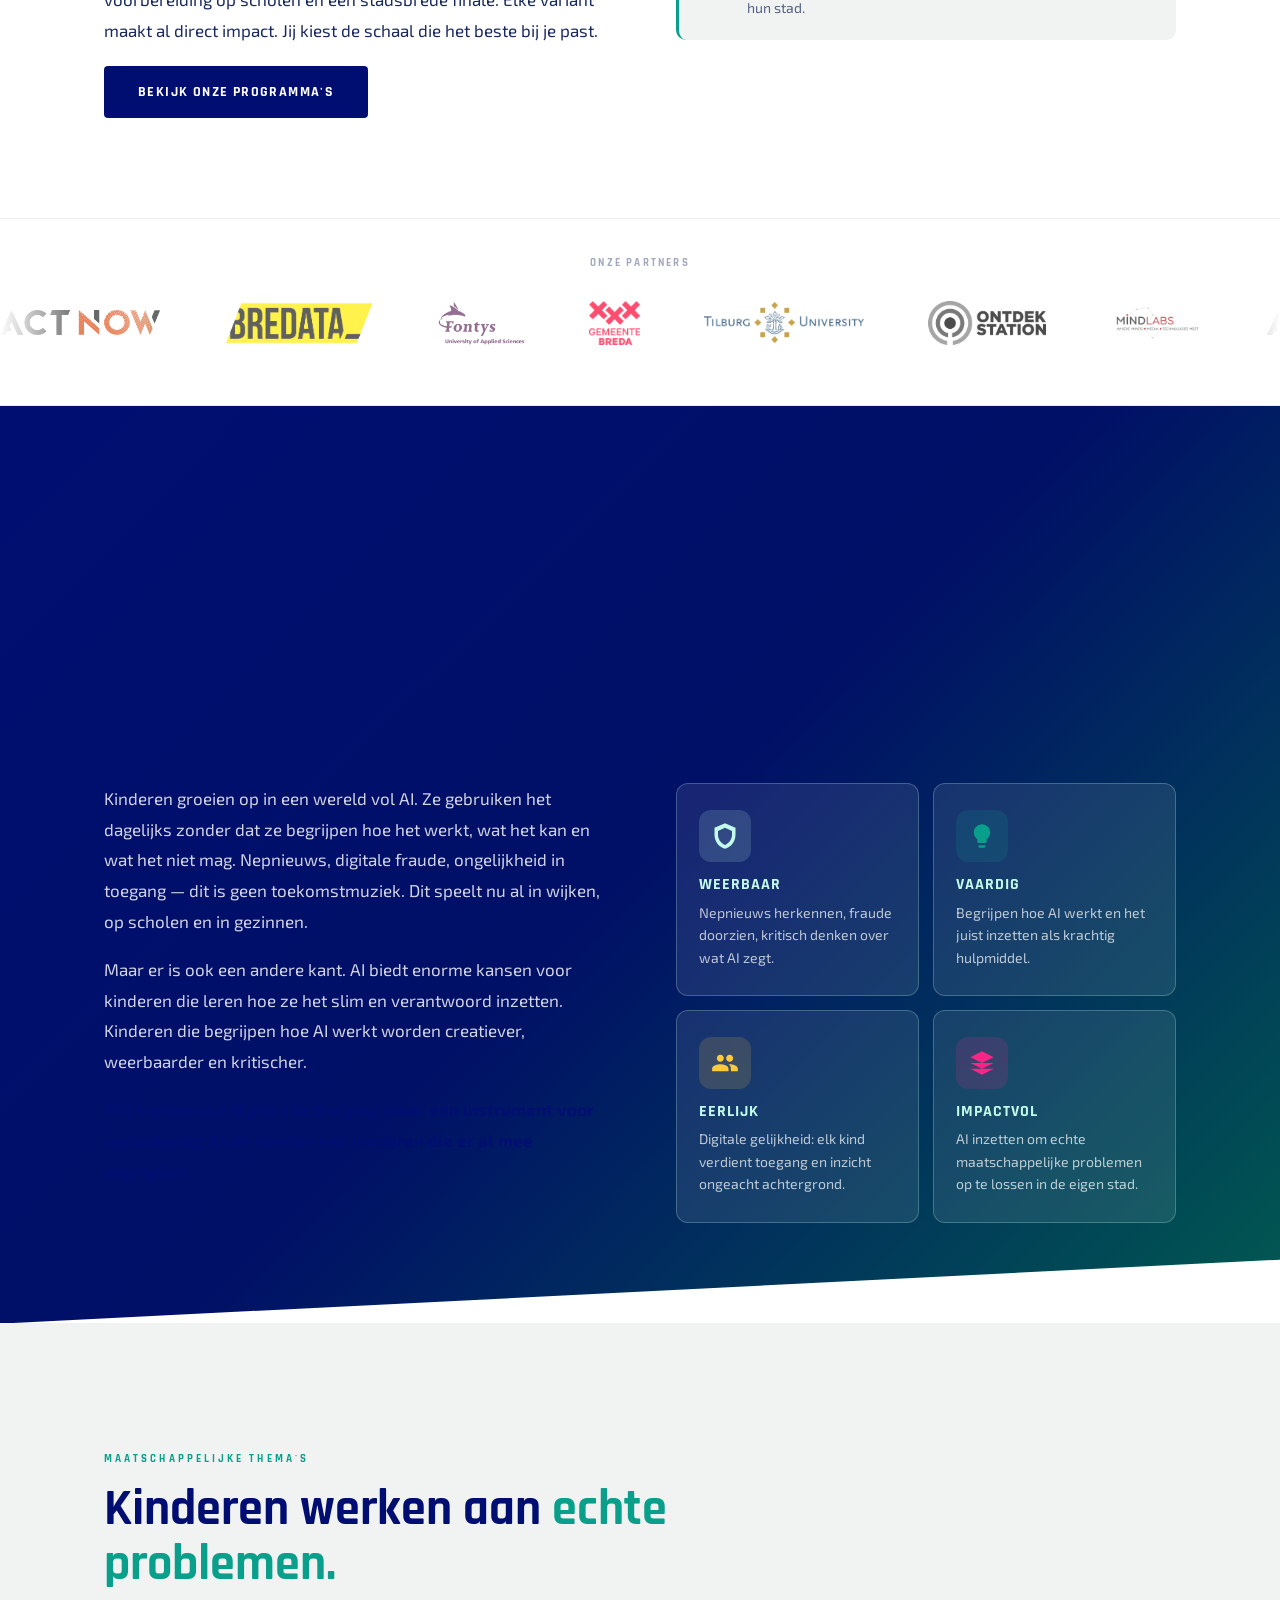
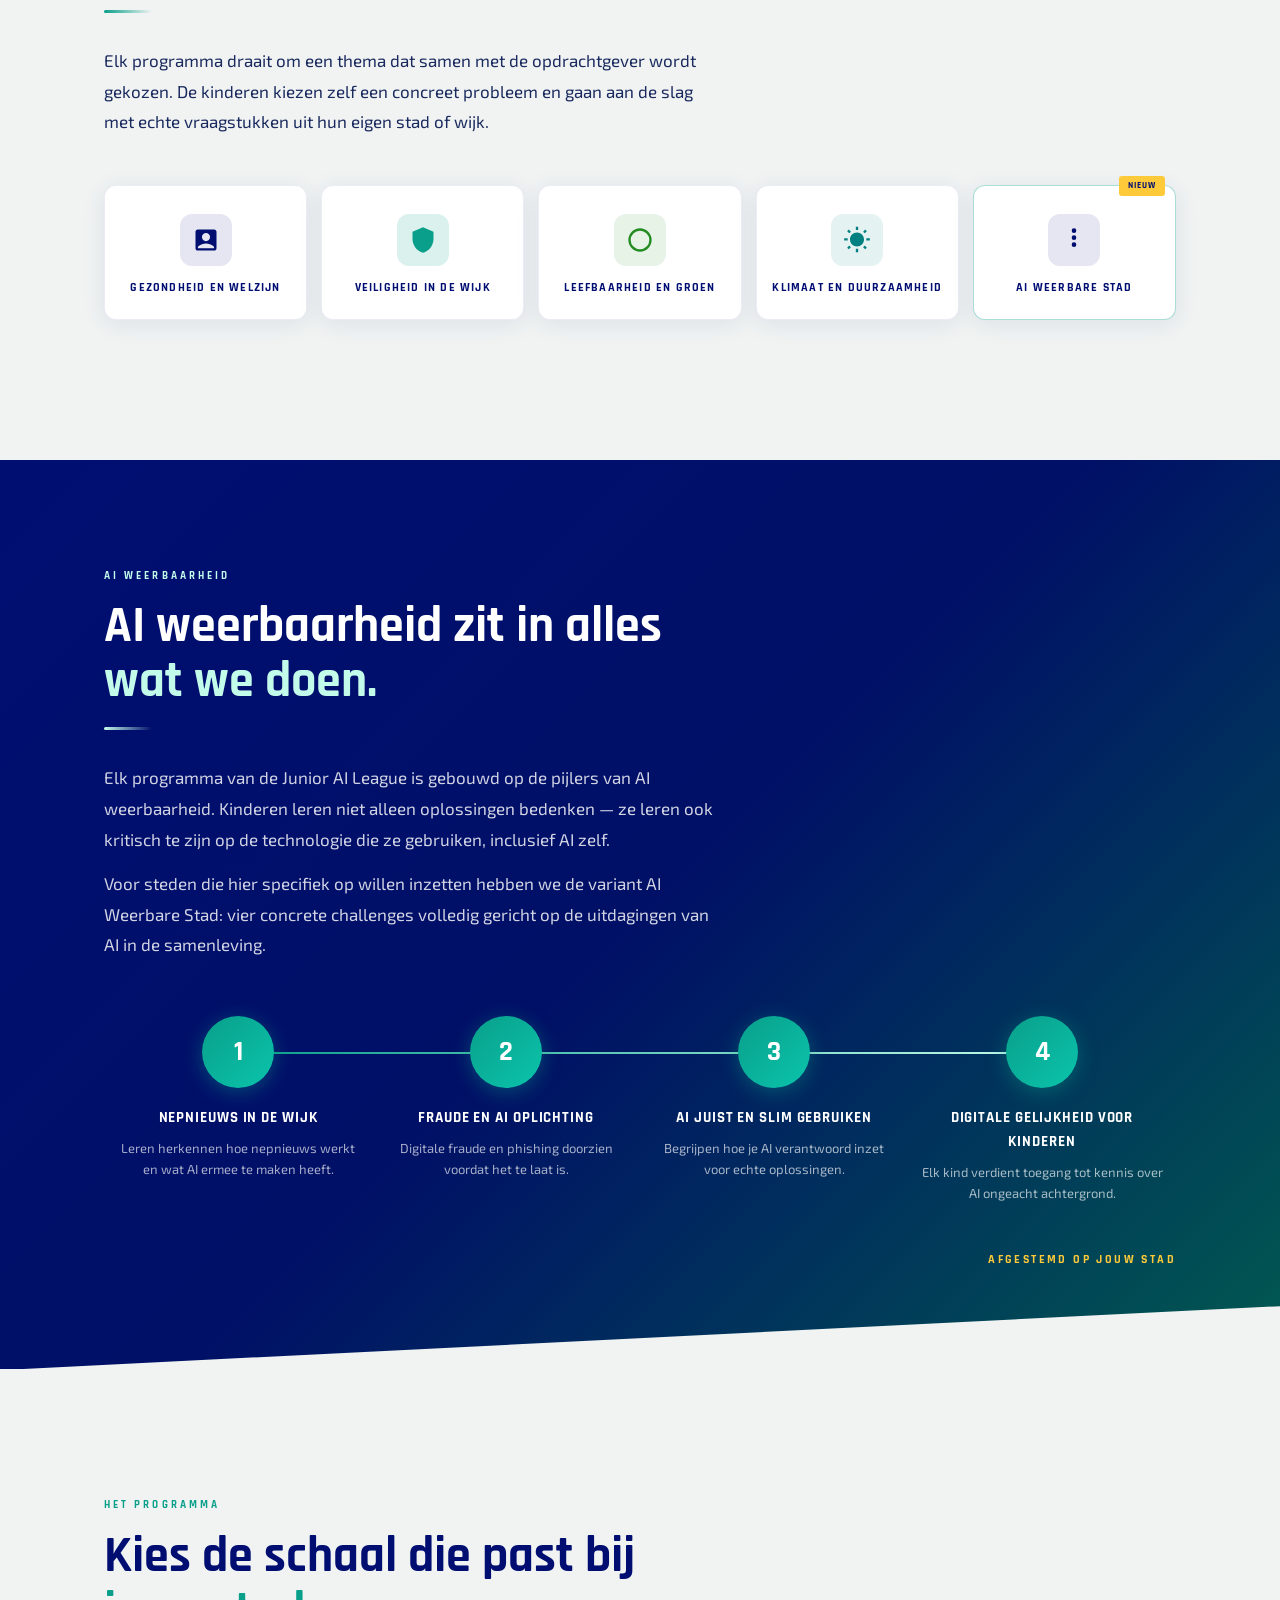
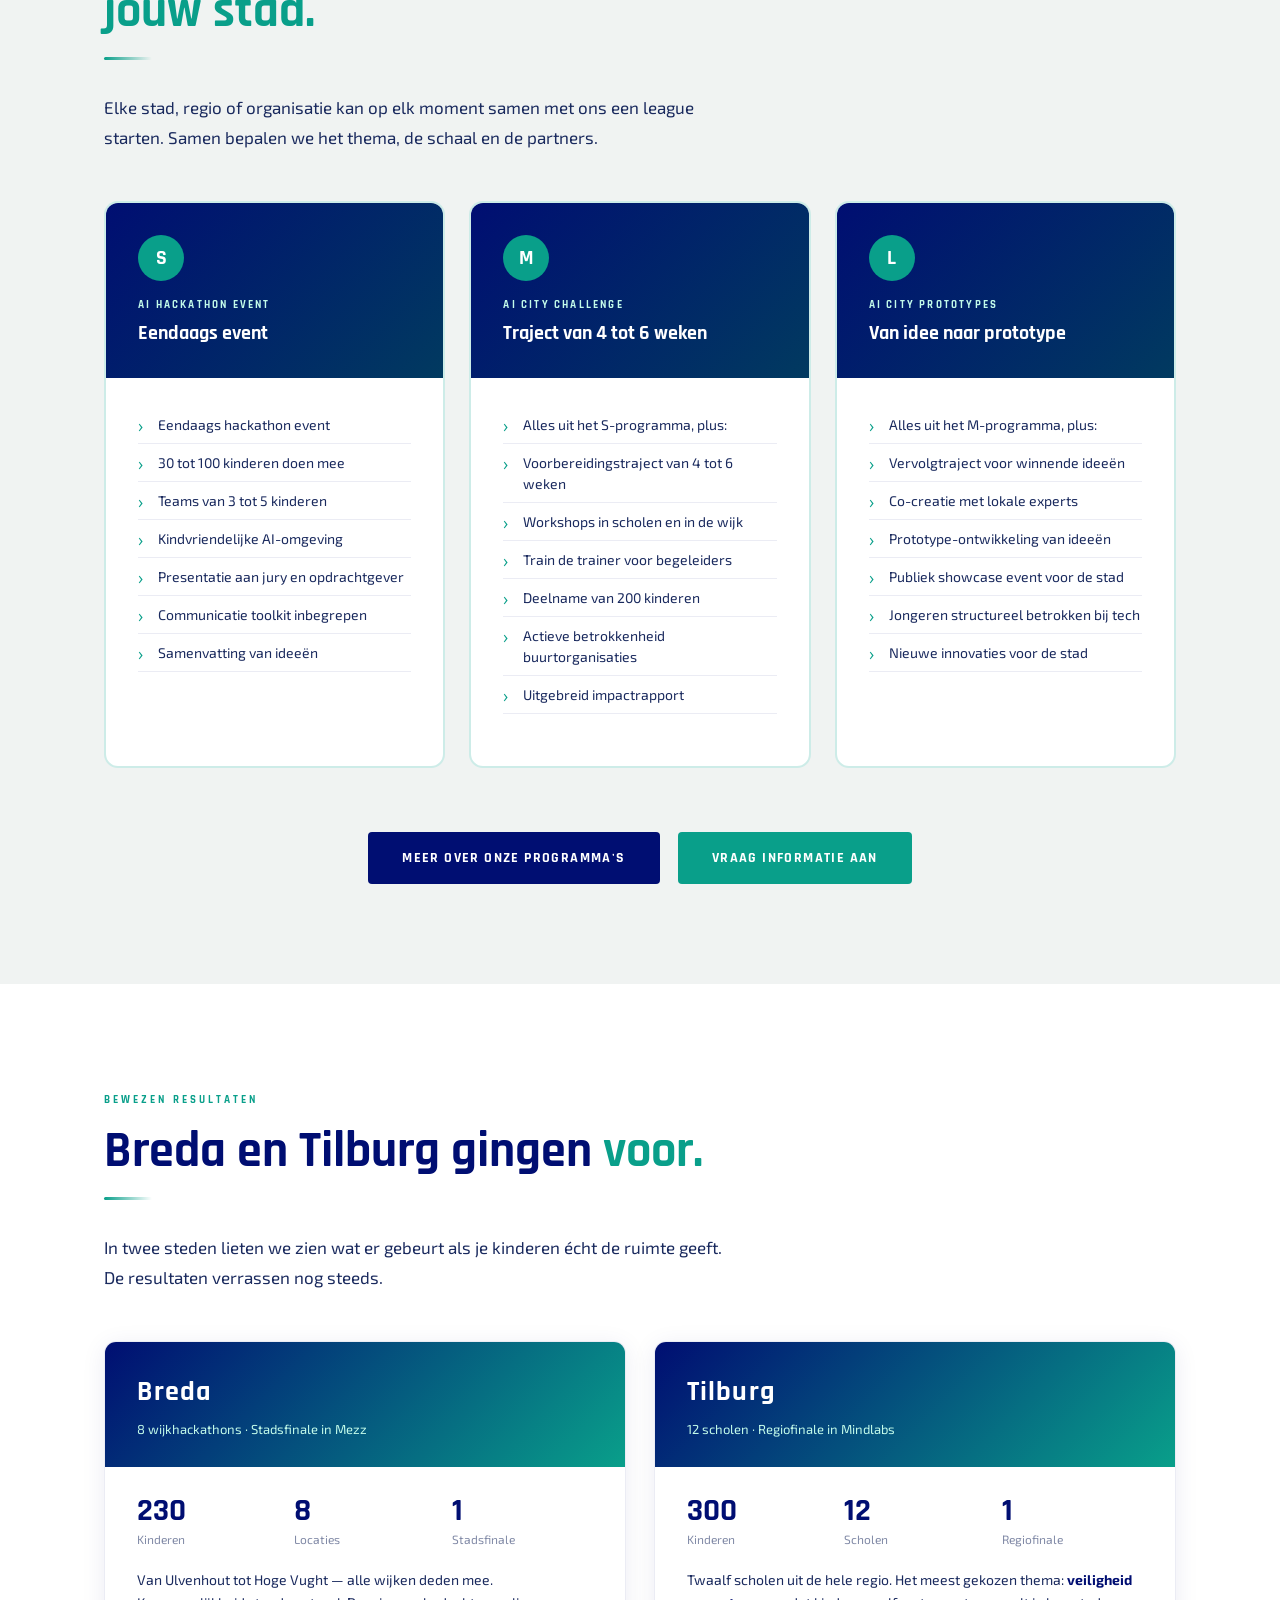
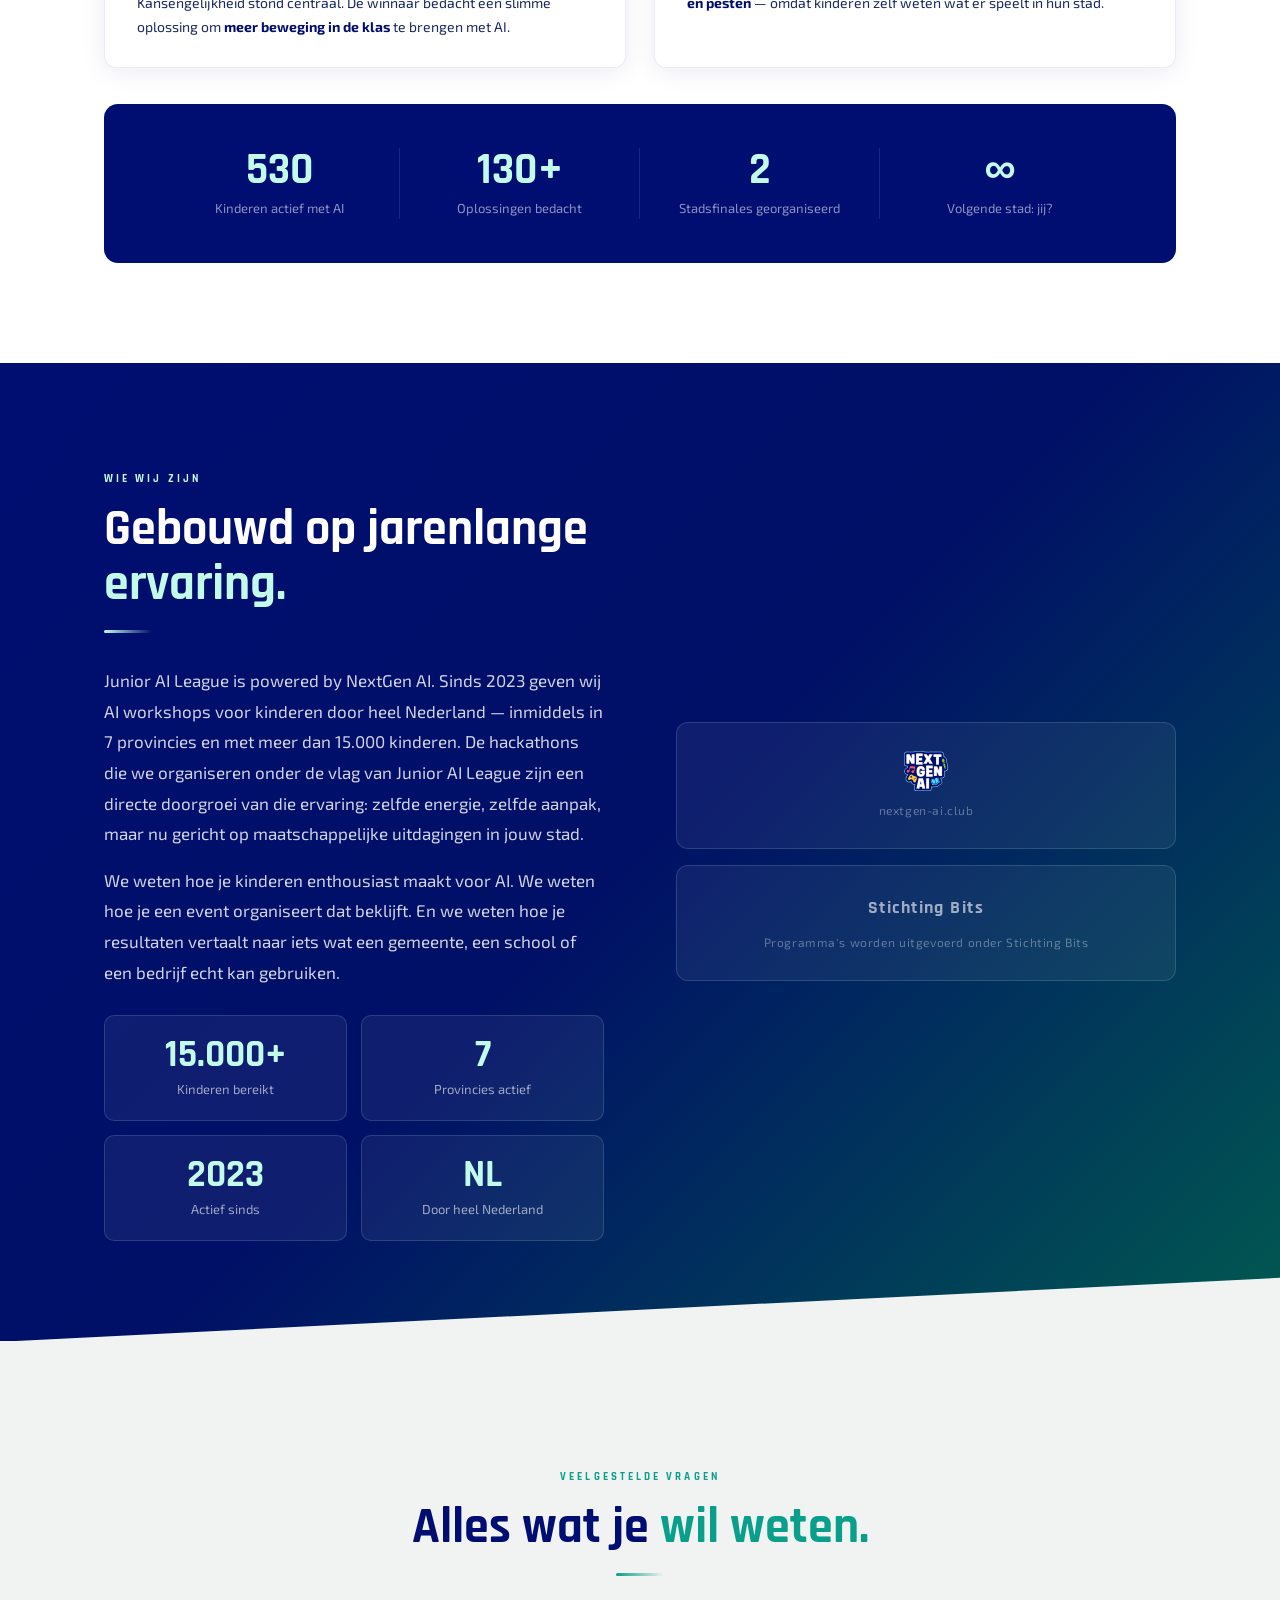
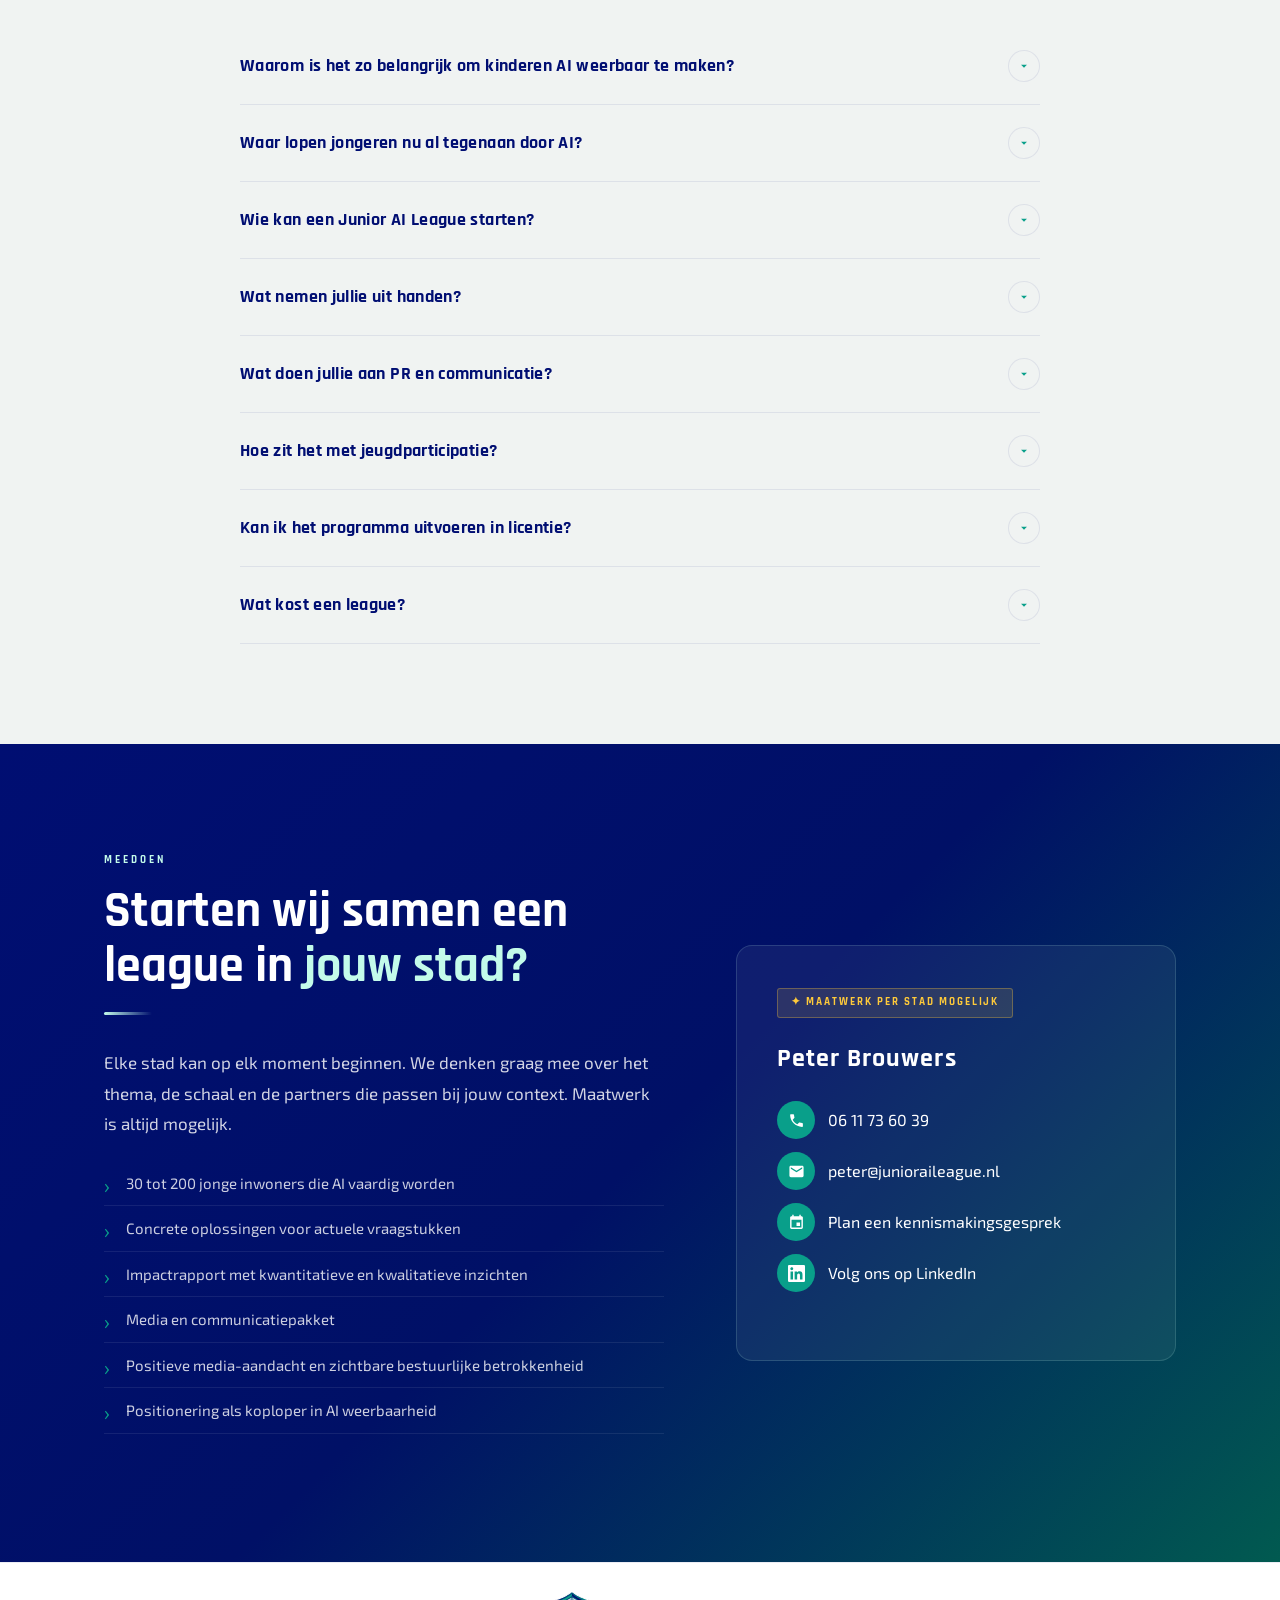
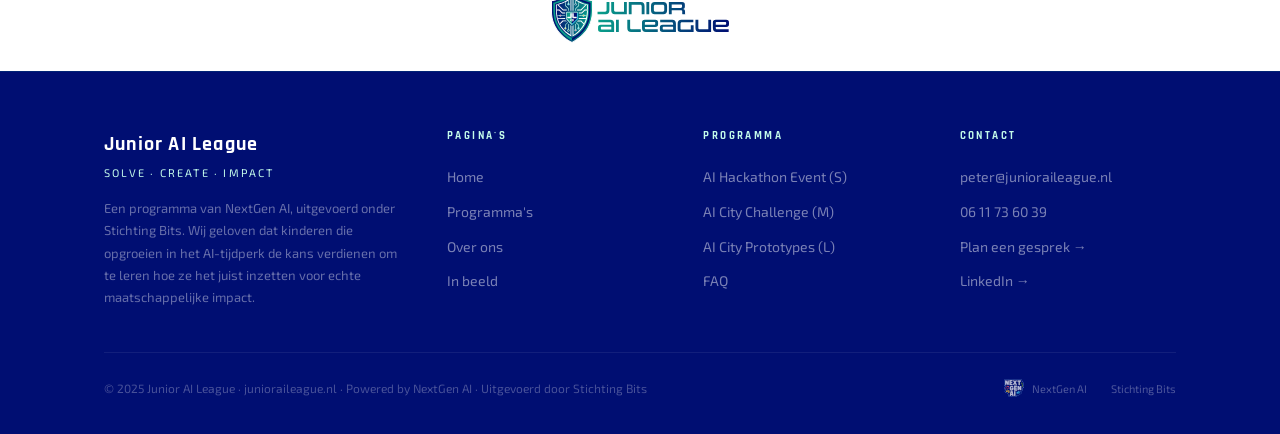
==== commit 3305f955: "Contactpagina aangemaakt, Waarom uit nav, Start een league naar /contact Co-Authored-By: Claude Sonn" ====
--- a/index.html
+++ b/index.html
@@ -244,7 +244,7 @@
 .contact-donate a:hover { text-decoration:underline; }
 
 /* Partner ticker */
-.partner-section { background:#fff; border-top:1px solid var(--border); border-bottom:1px solid var(--border); padding:36px 0; overflow:hidden; }
+.partner-section { background:#fff; border-top:1px solid var(--border); border-bottom:1px solid var(--border); padding:36px 0 60px; overflow:hidden; }
 .partner-label { text-align:center; font-family:'Rajdhani',sans-serif; font-size:11px; font-weight:700; letter-spacing:.2em; text-transform:uppercase; color:var(--body); opacity:.4; margin-bottom:28px; }
 .partner-ticker { overflow:hidden; position:relative; }
 .partner-ticker::before, .partner-ticker::after {
@@ -300,12 +300,12 @@
     </a>
     <ul class="nav-links">
       <li><a href="/">Home</a></li>
-      <li><a href="/#waarom">Waarom</a></li>
+      
       <li><a href="/programmas">Programma's</a></li>
       <li><a href="/over-ons">Over ons</a></li>
       <li><a href="/in-beeld">In beeld</a></li>
       <li><a href="/#faq">FAQ</a></li>
-      <li><a href="/#contact" class="btn btn-teal btn-sm nav-cta">Start een league</a></li>
+      <li><a href="/contact" class="btn btn-teal btn-sm nav-cta">Start een league</a></li>
     </ul>
     <button class="nav-hamburger" aria-label="Menu openen">
       <span></span><span></span><span></span>
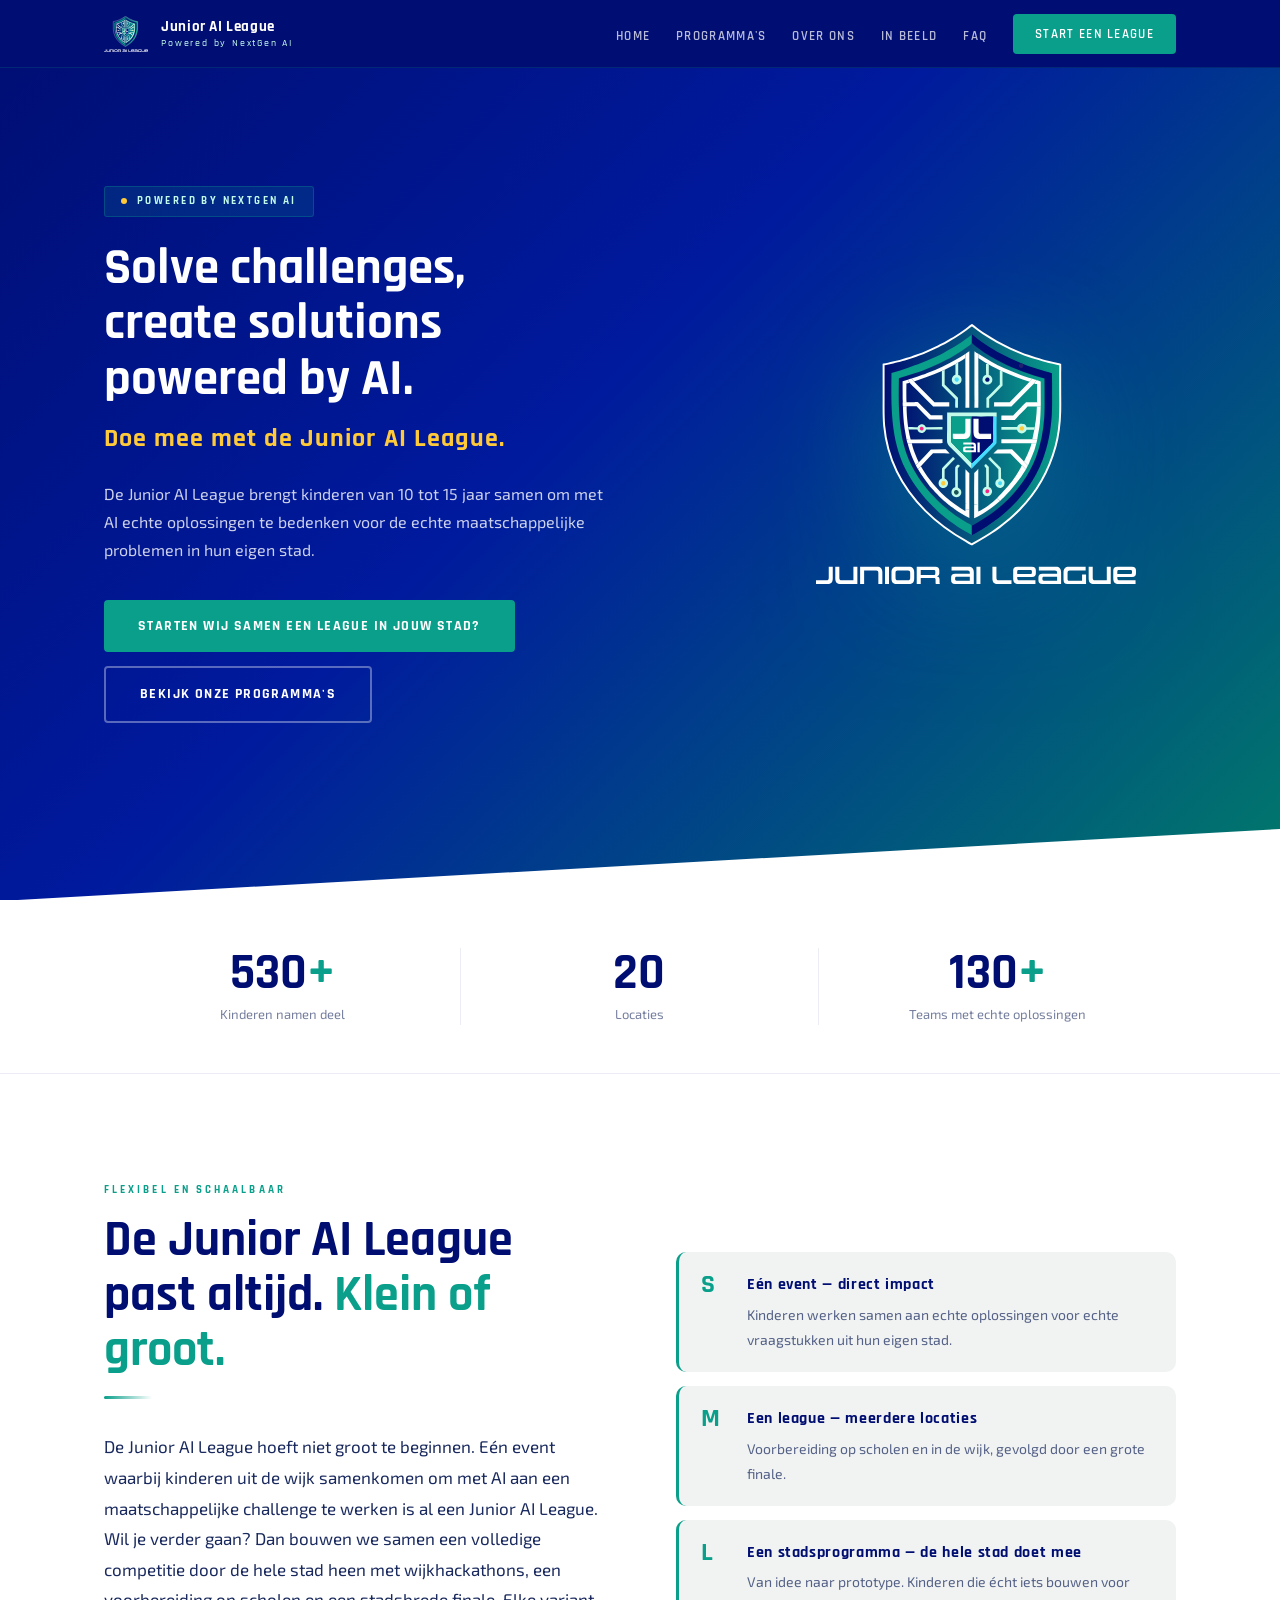
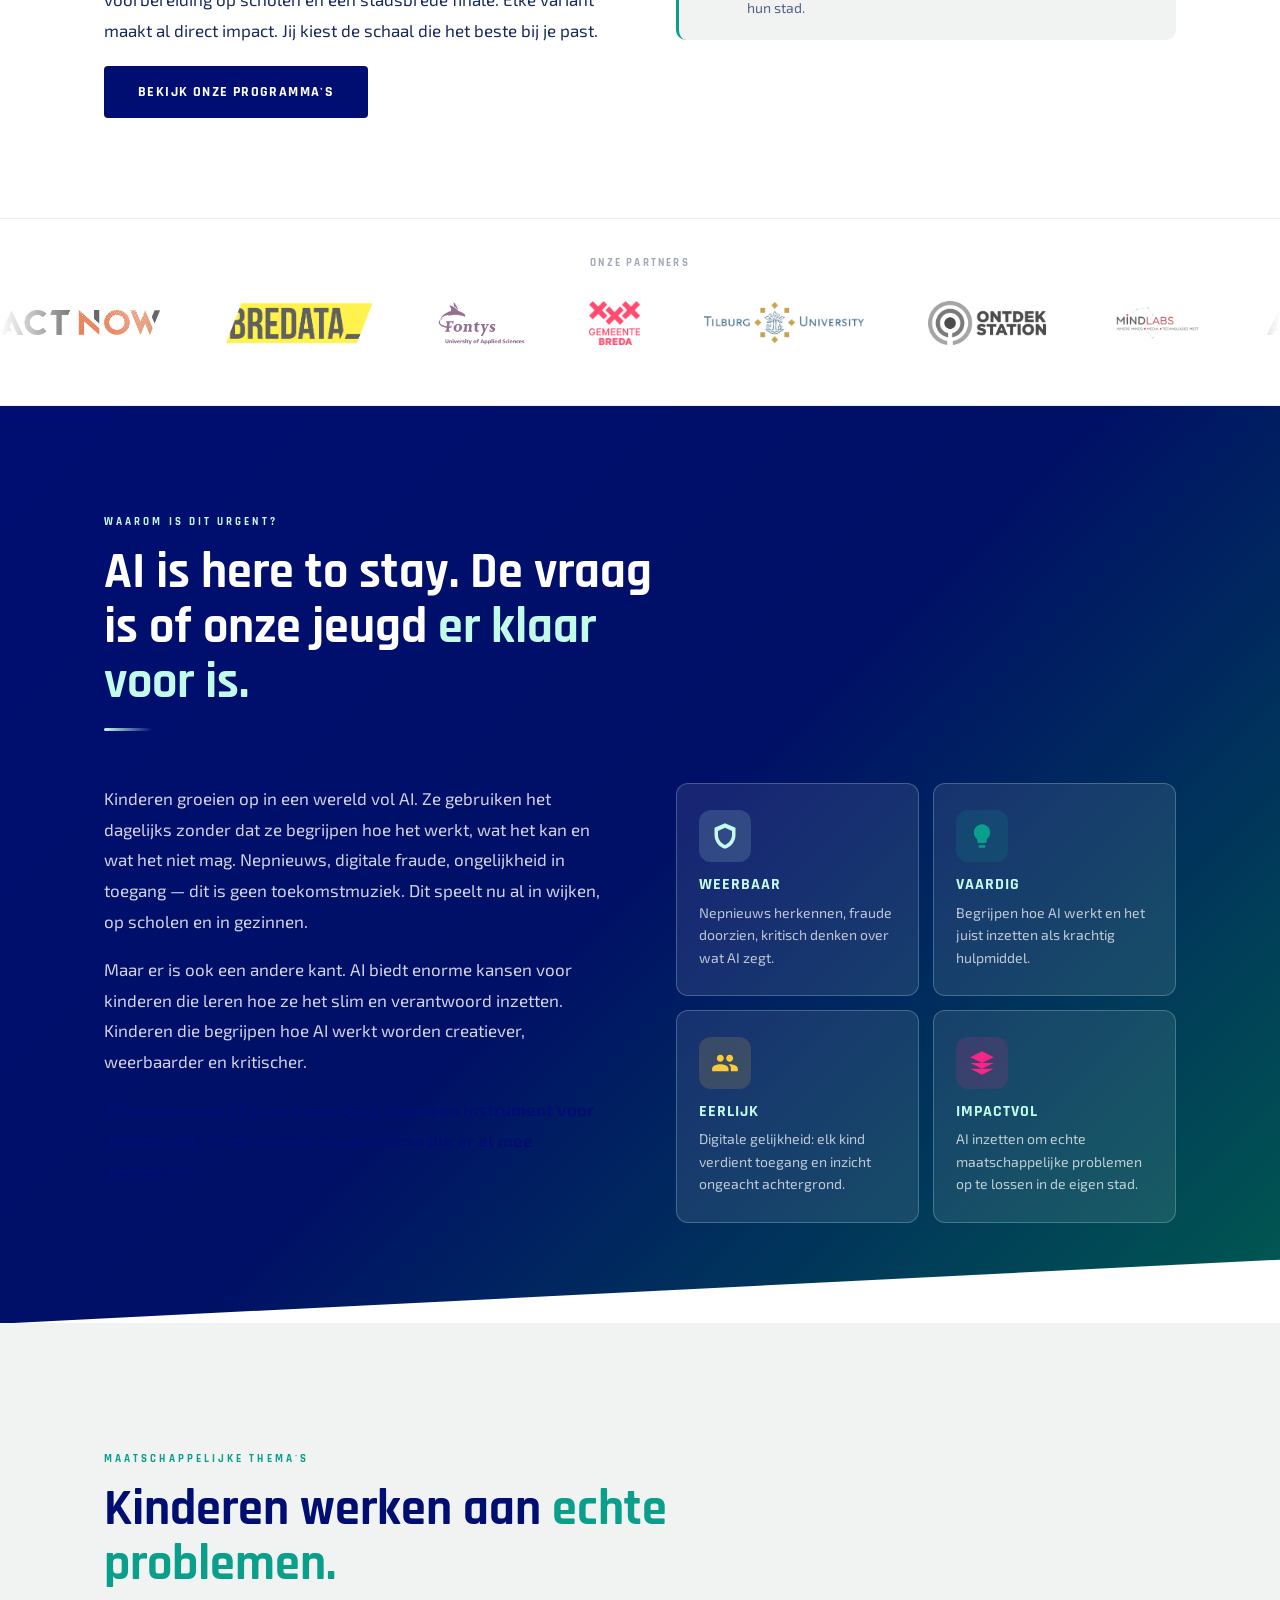
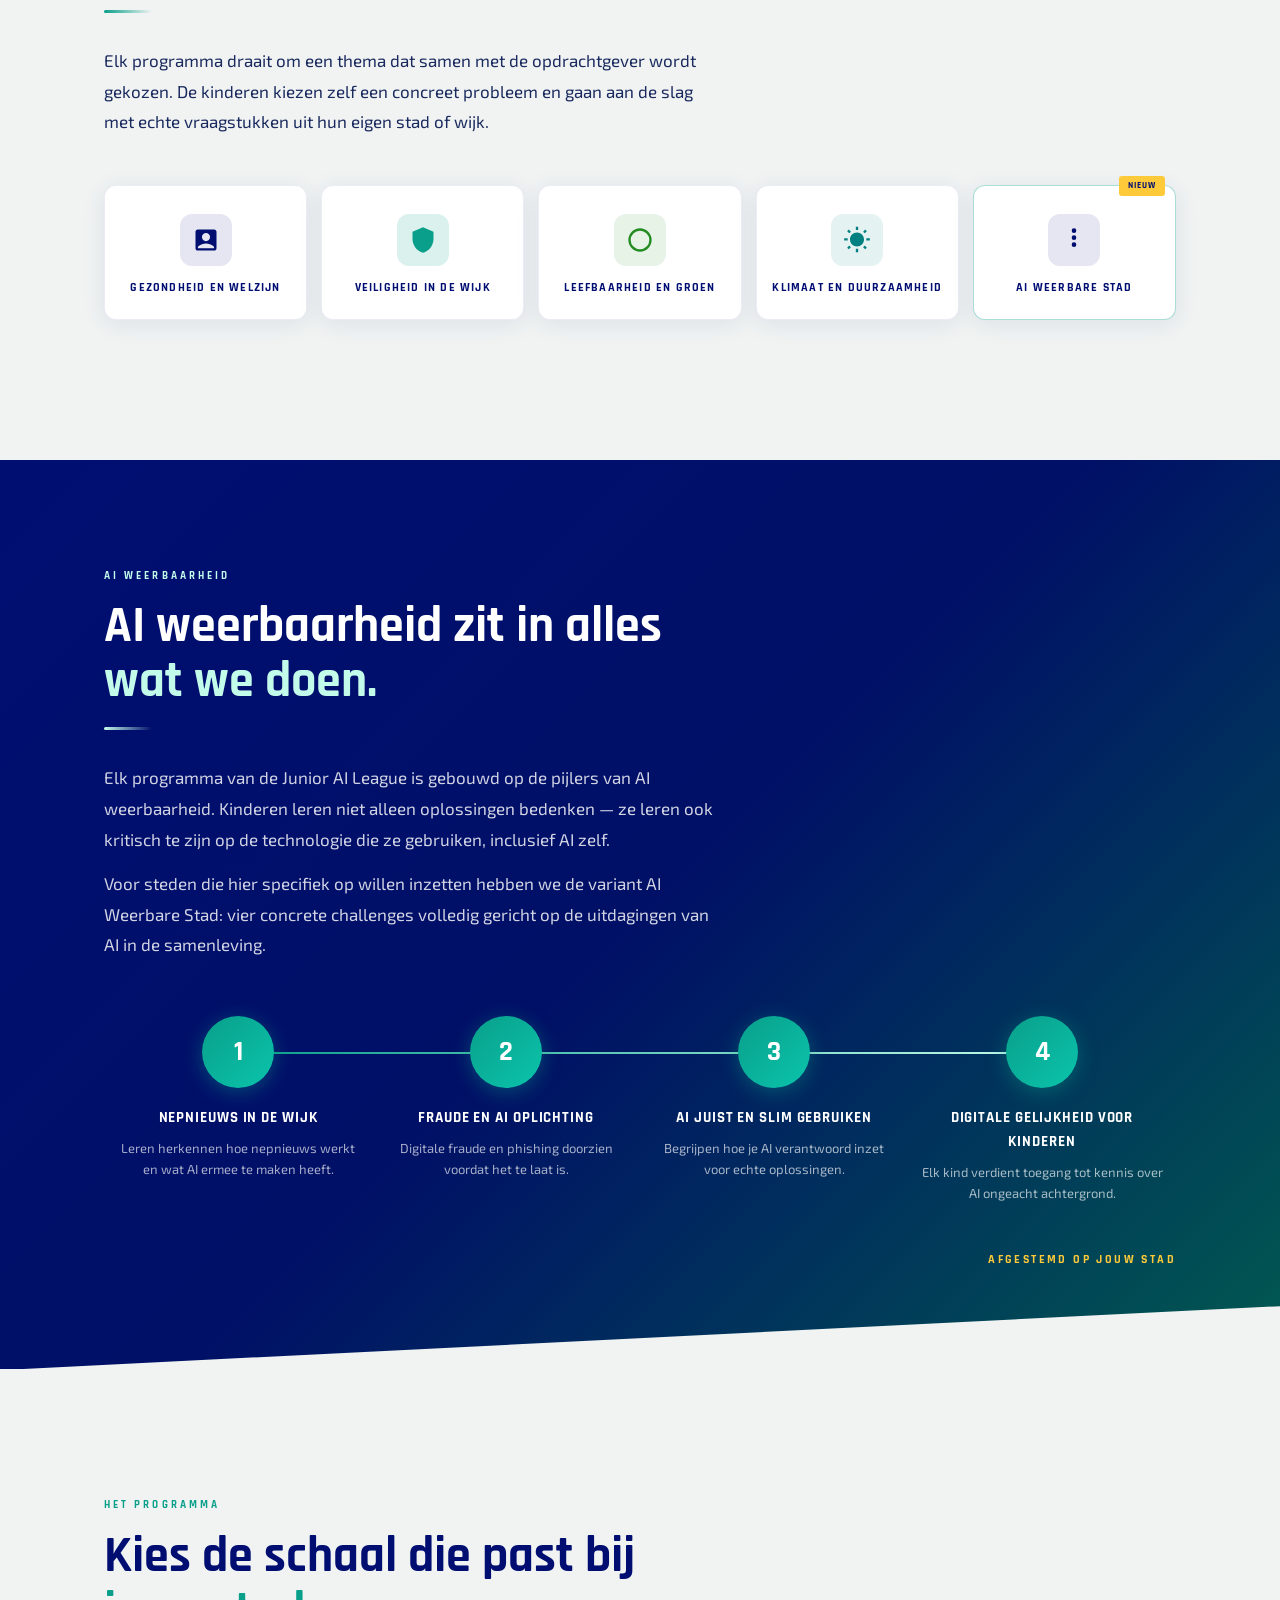
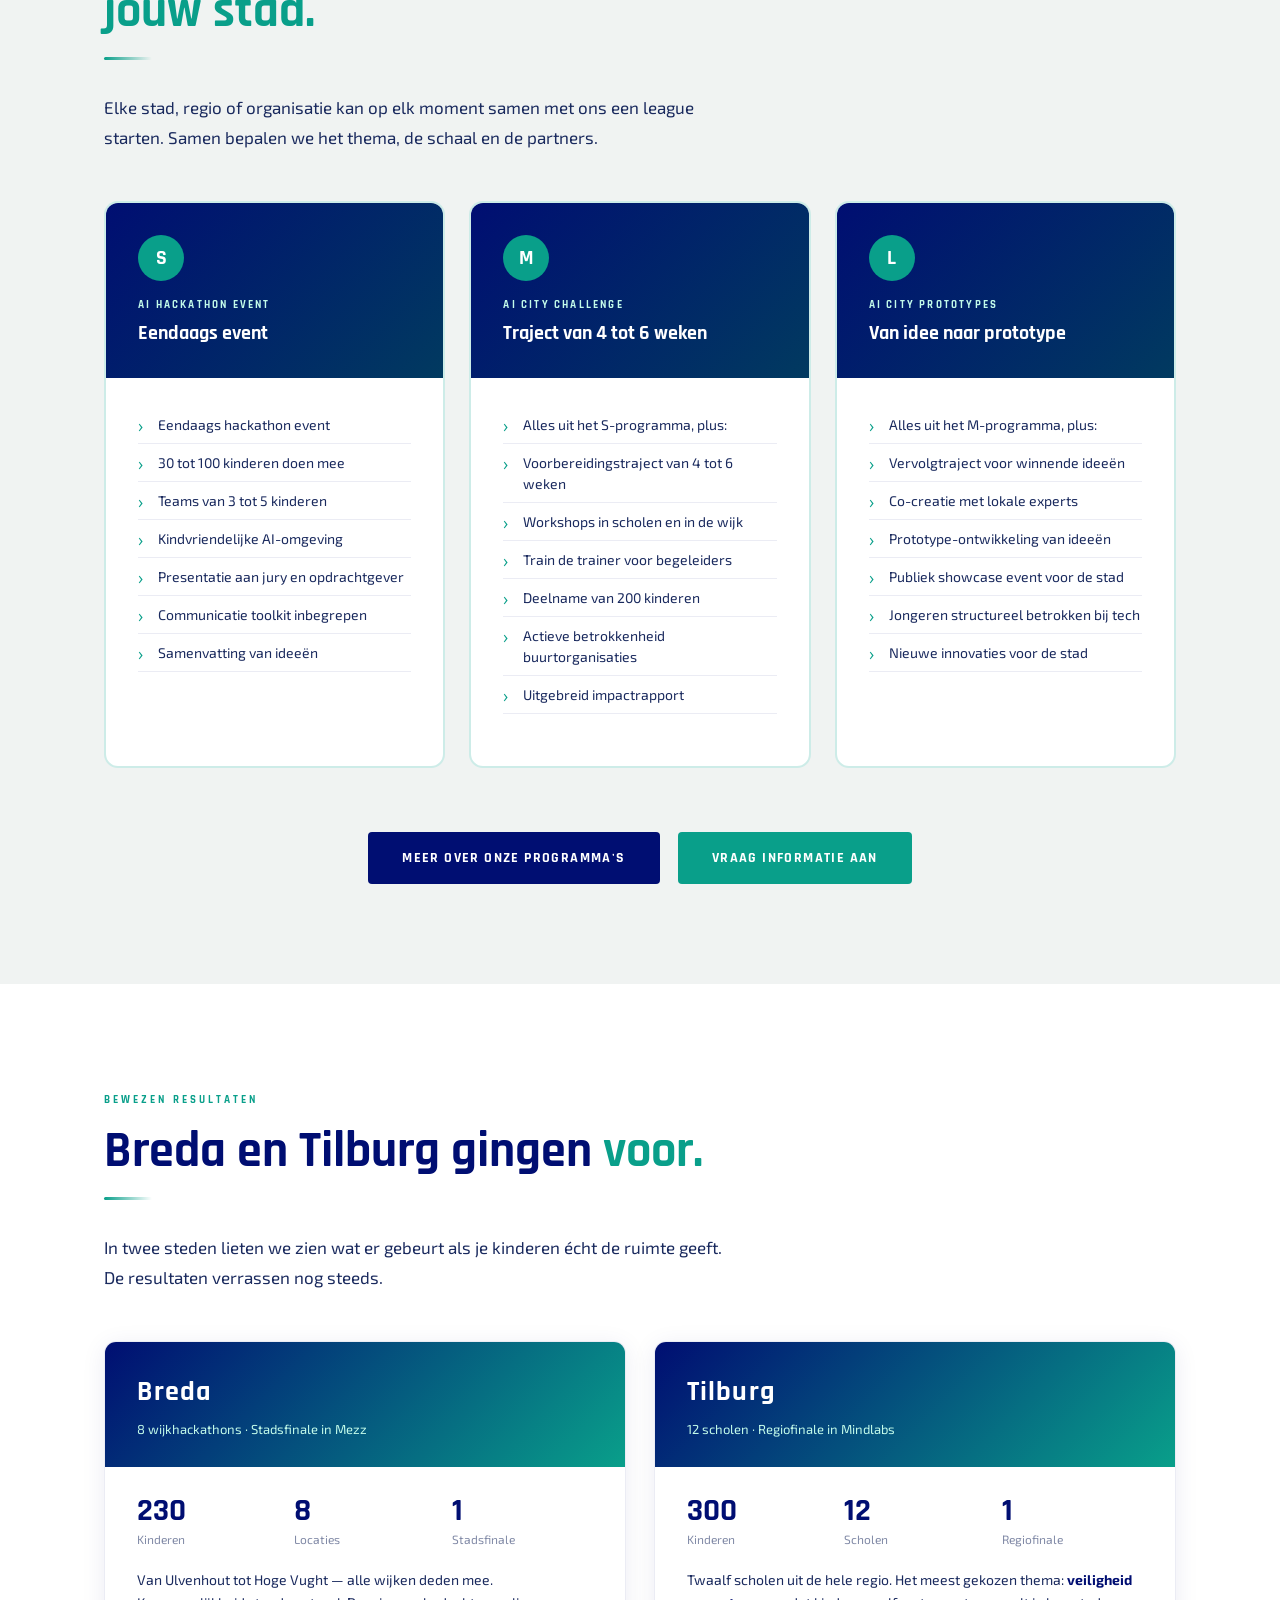
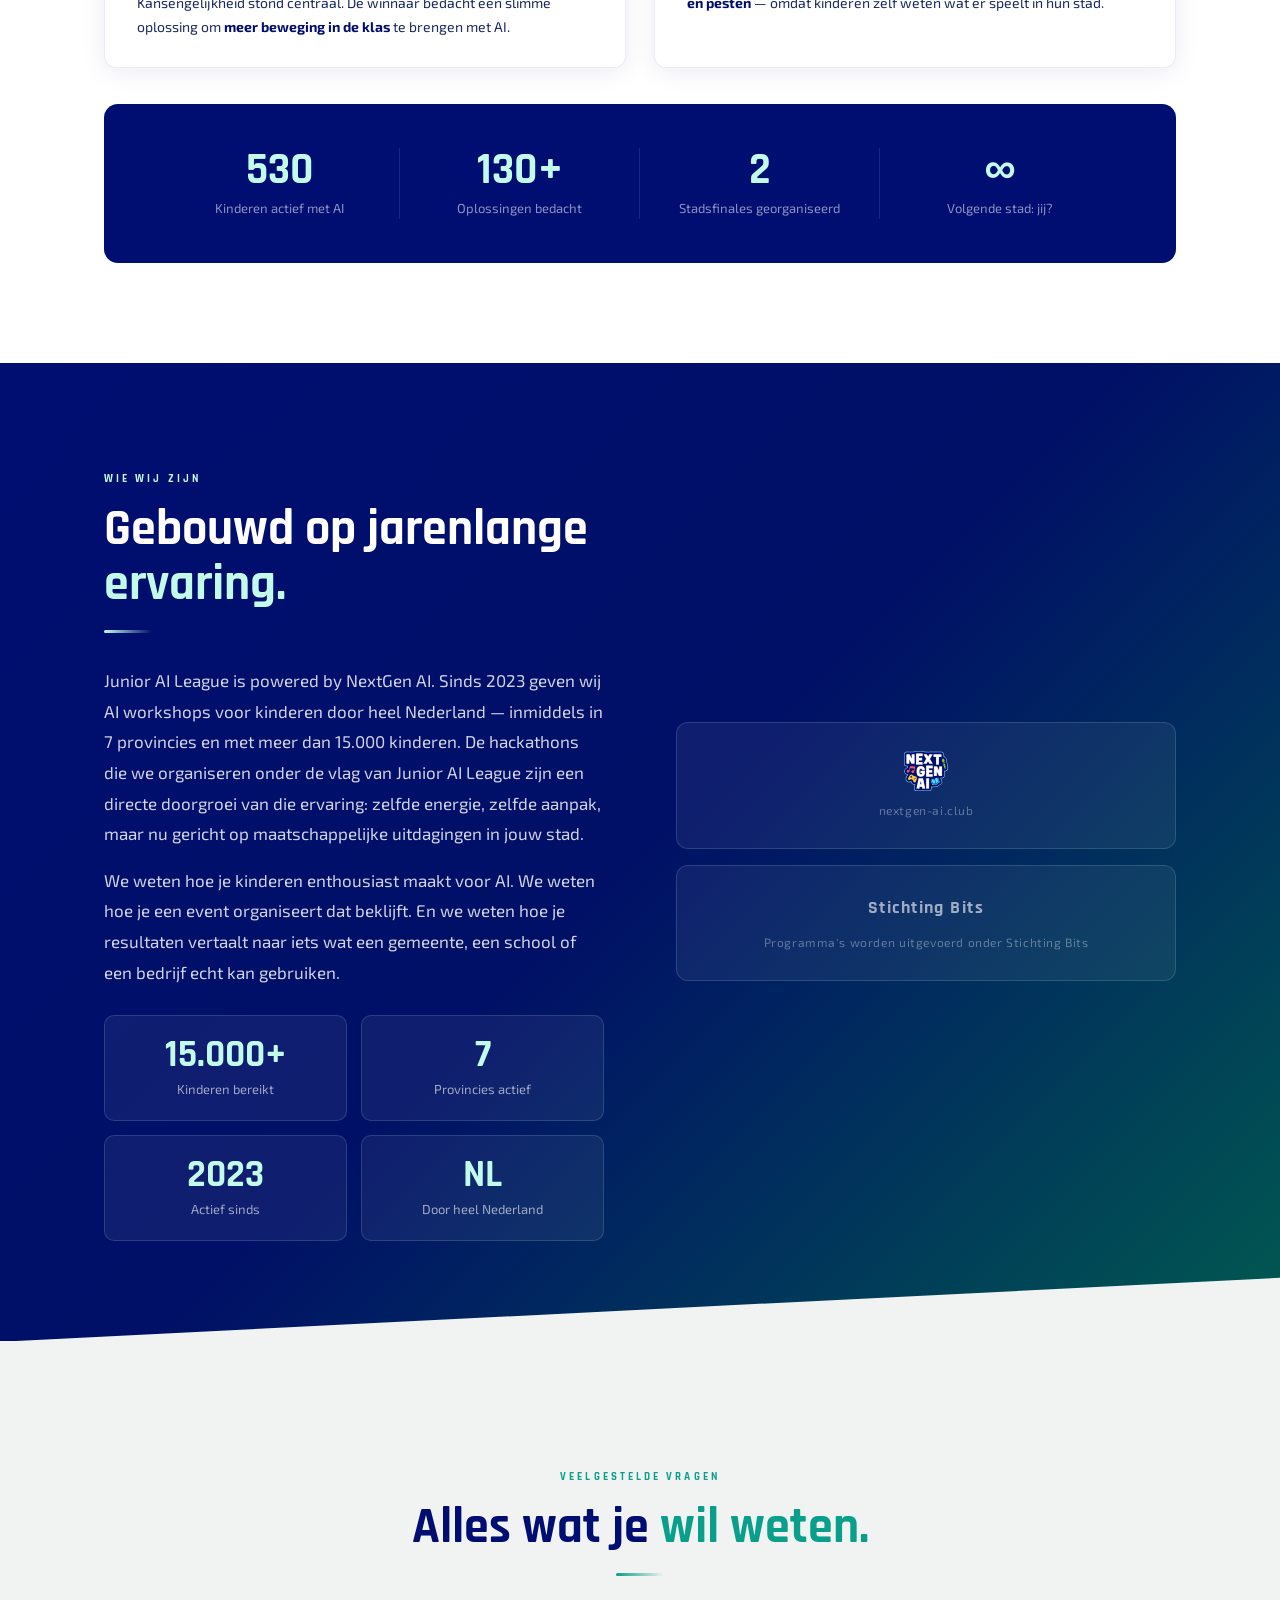
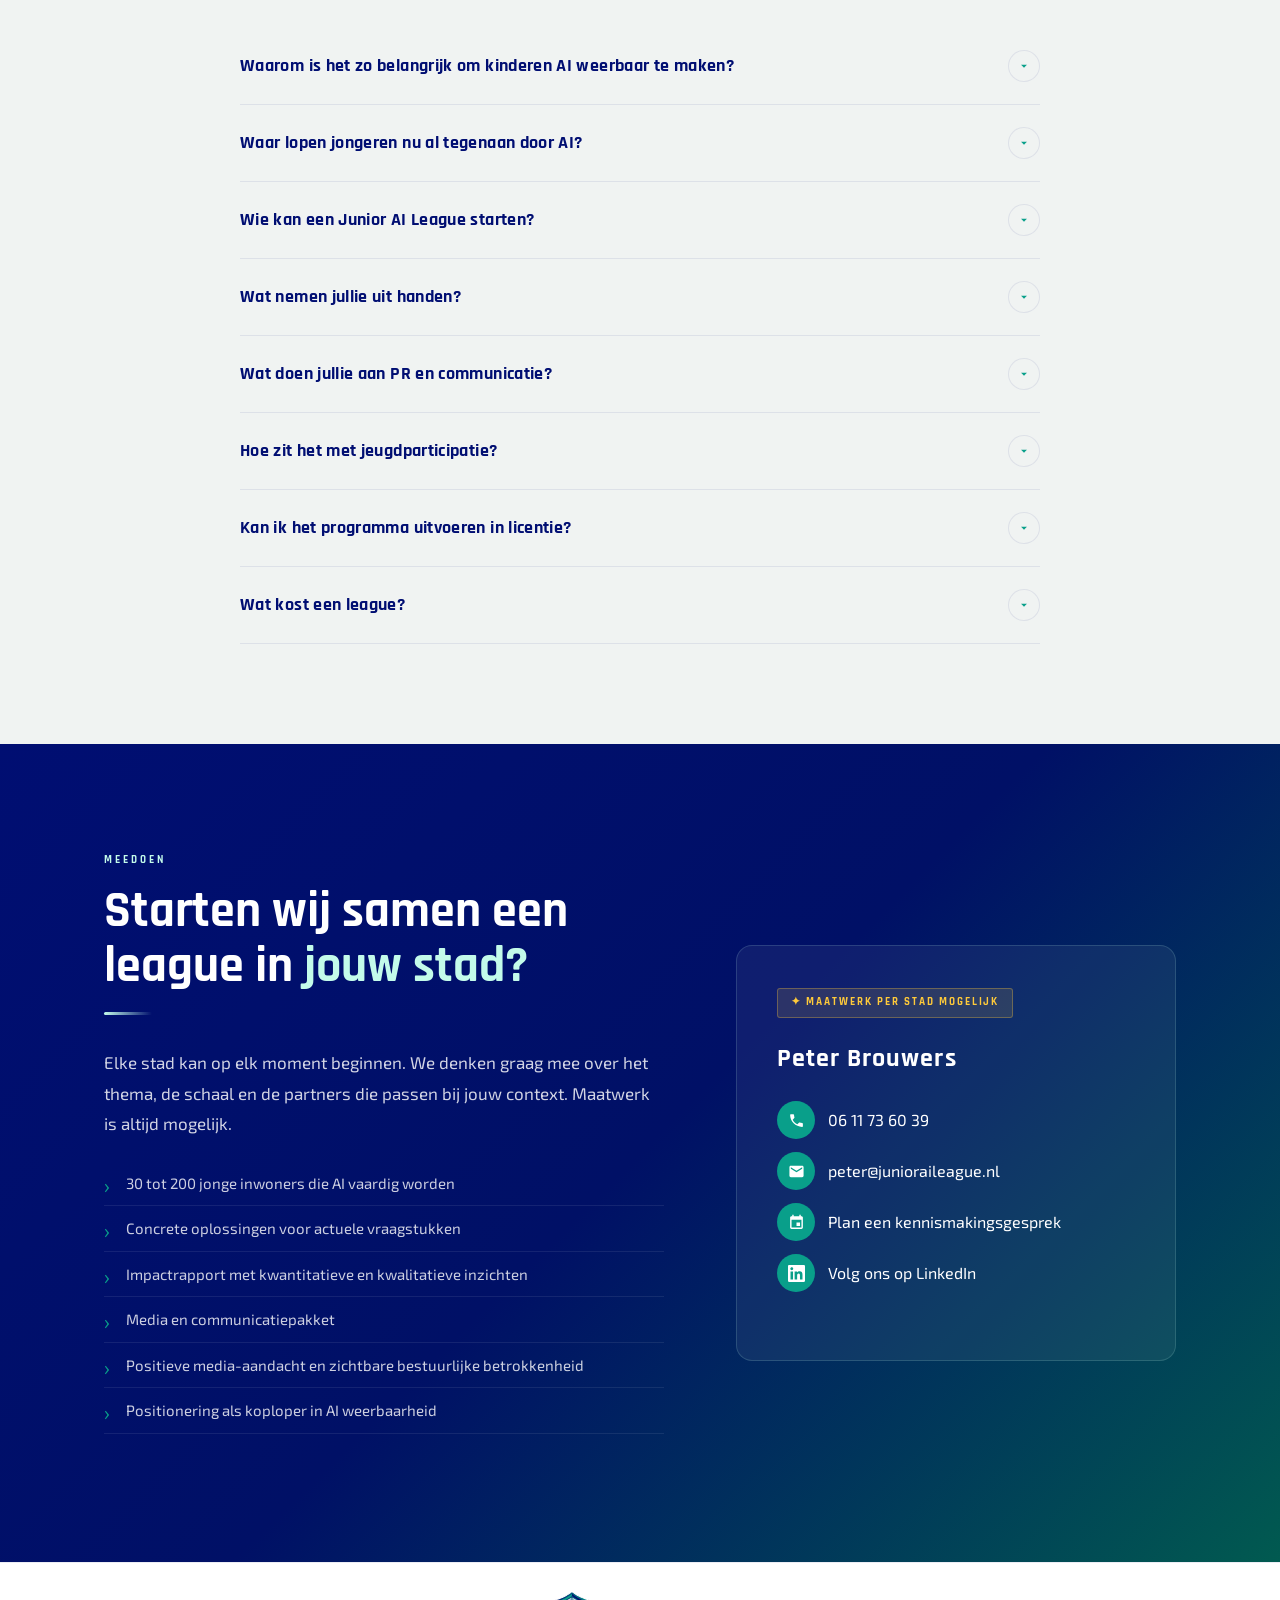
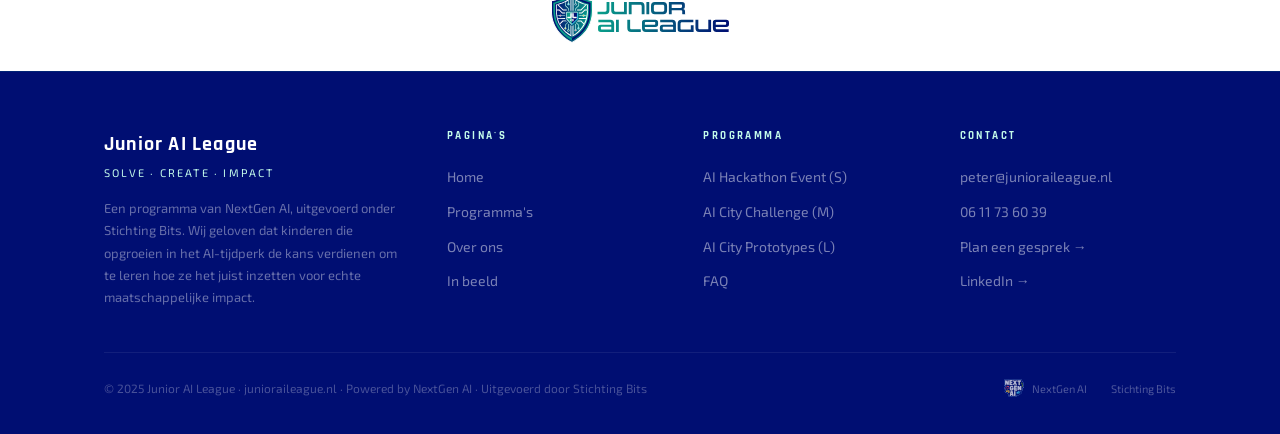
==== commit ab104c6c: "SEO: meta title ingekort, robots.txt en sitemap.xml toegevoegd Co-Authored-By: Claude Sonnet 4.6 <no" ====
--- a/index.html
+++ b/index.html
@@ -3,7 +3,7 @@
 <head>
 <meta charset="UTF-8">
 <meta name="viewport" content="width=device-width, initial-scale=1.0">
-<title>Junior AI League – Leer de generatie die opgroeit met AI om de wereld ermee te verbeteren</title>
+<title>Junior AI League – AI educatie voor jonge probleemoplossers</title>
 <link href="https://fonts.googleapis.com/css2?family=Rajdhani:wght@400;500;600;700&family=Exo+2:wght@300;400;600;700&display=swap" rel="stylesheet">
 <link rel="stylesheet" href="assets/css/style.css">
 <link rel="icon" href="/assets/images/Favicon.svg" type="image/svg+xml">
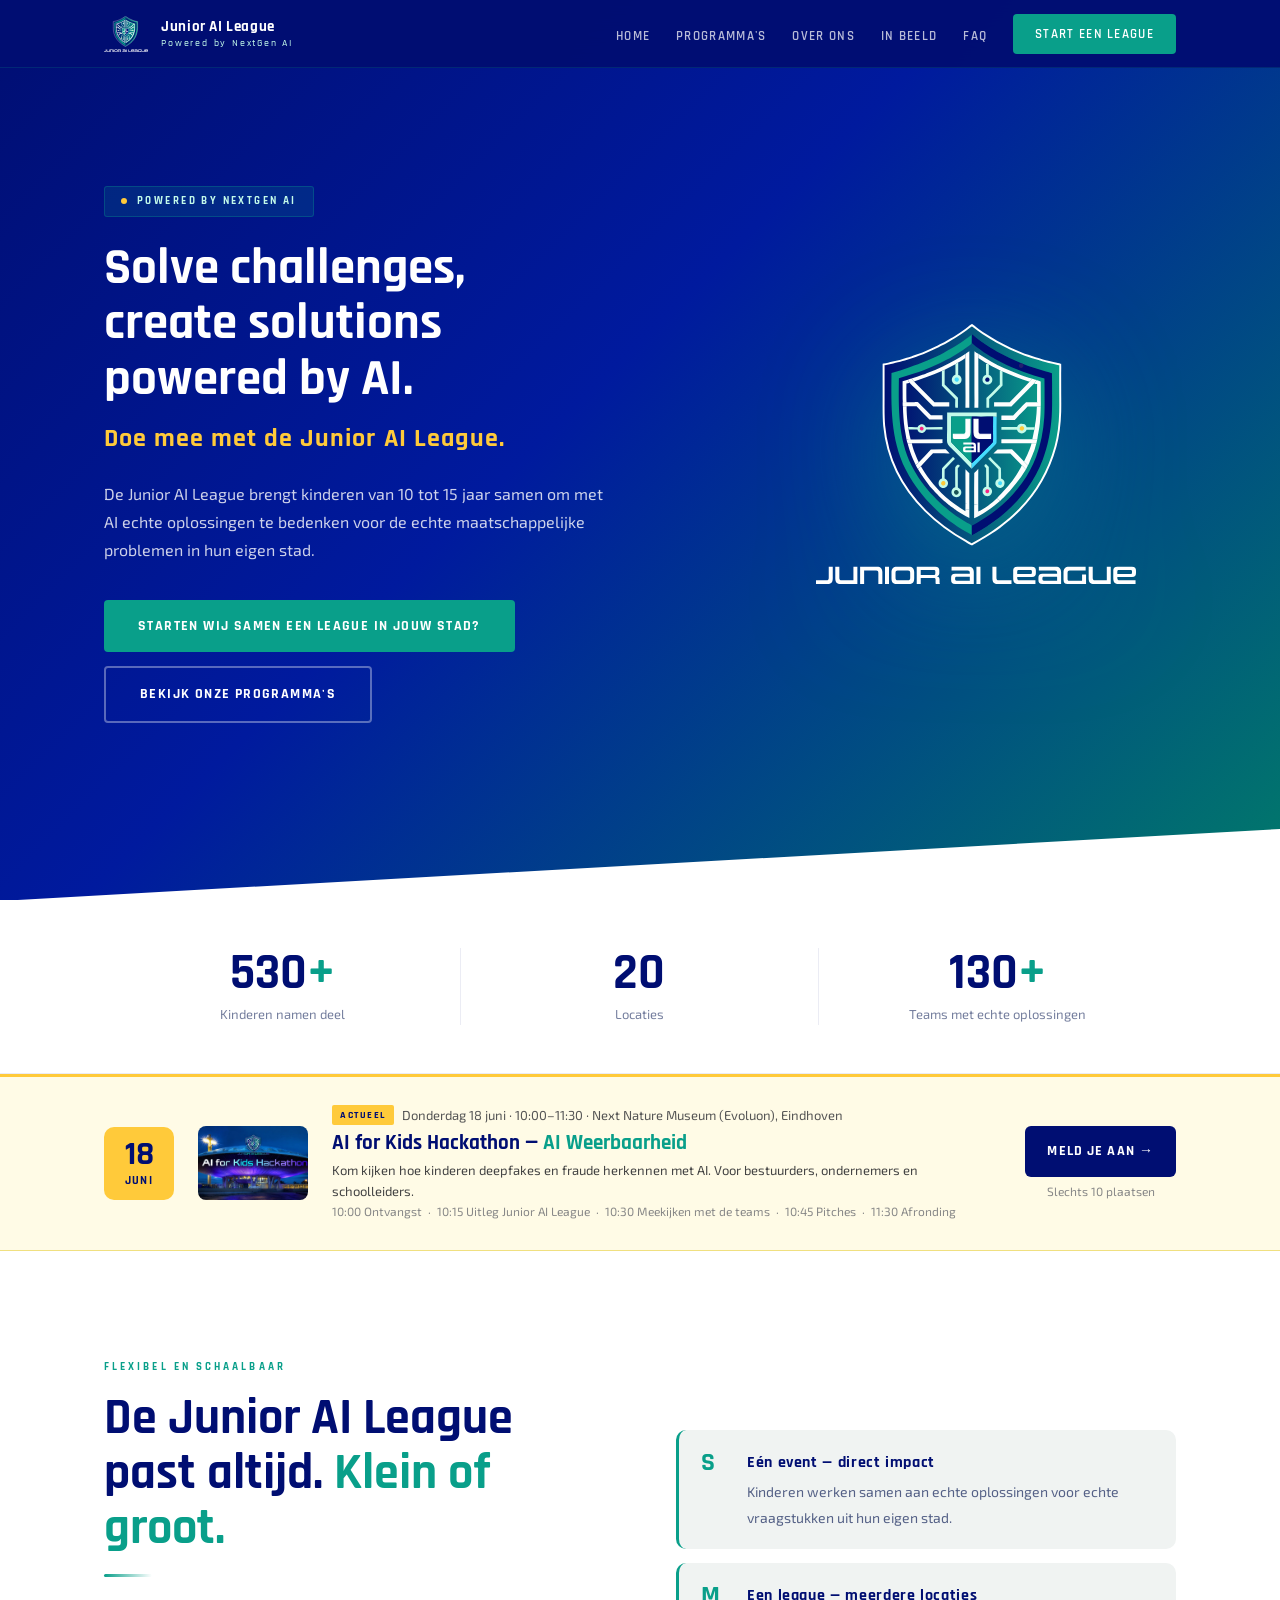
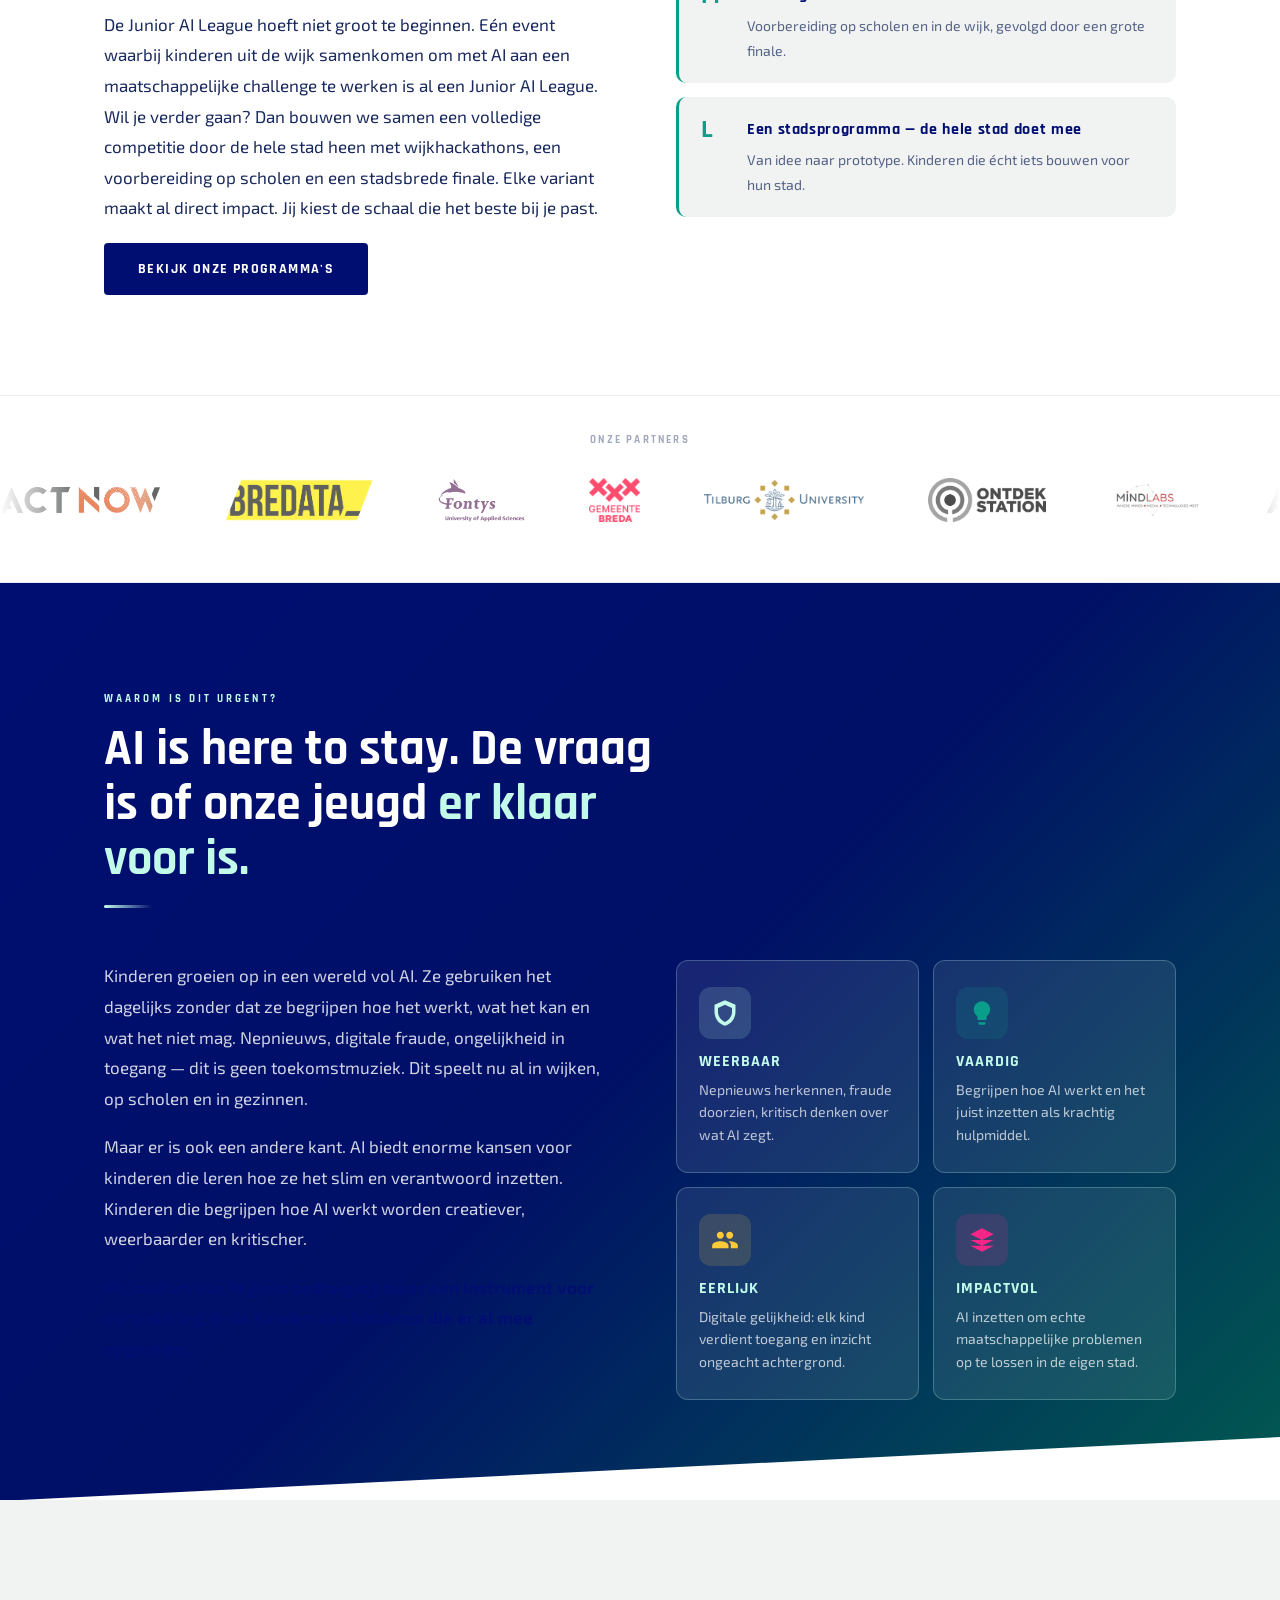
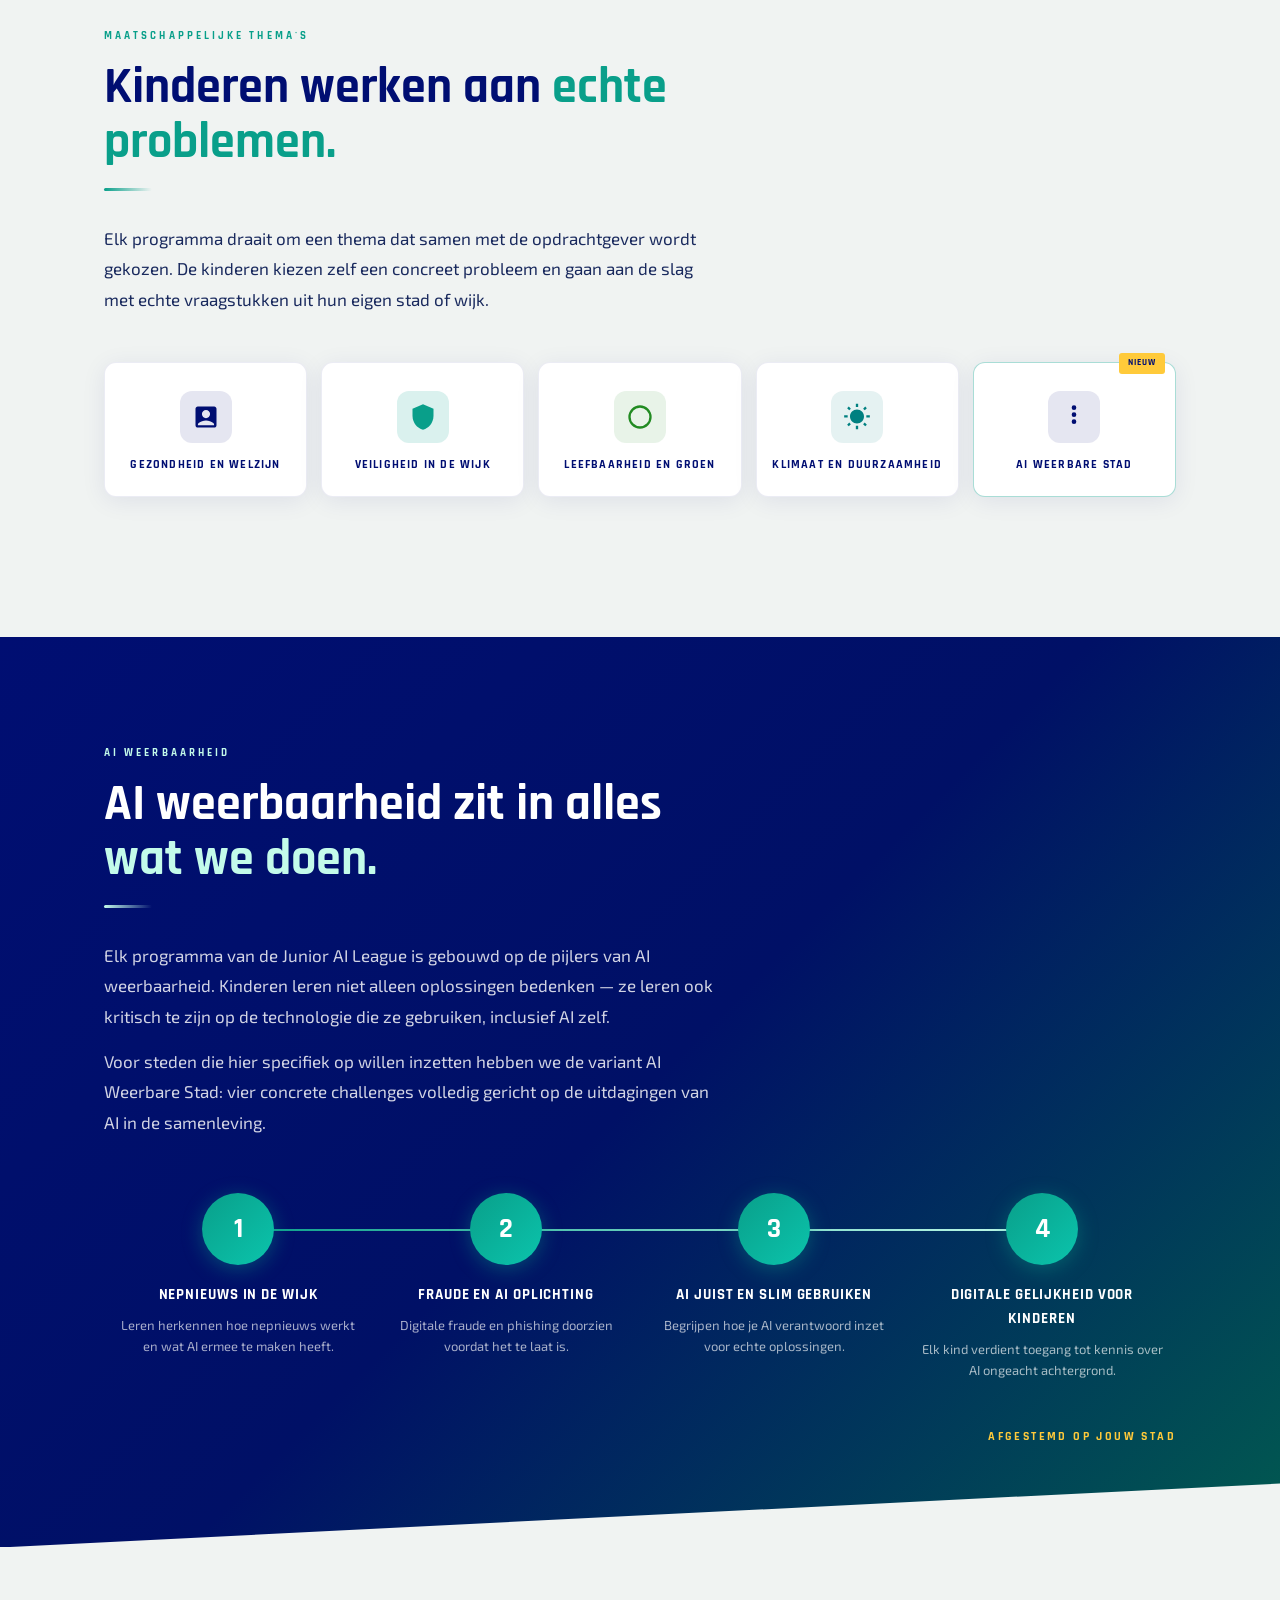
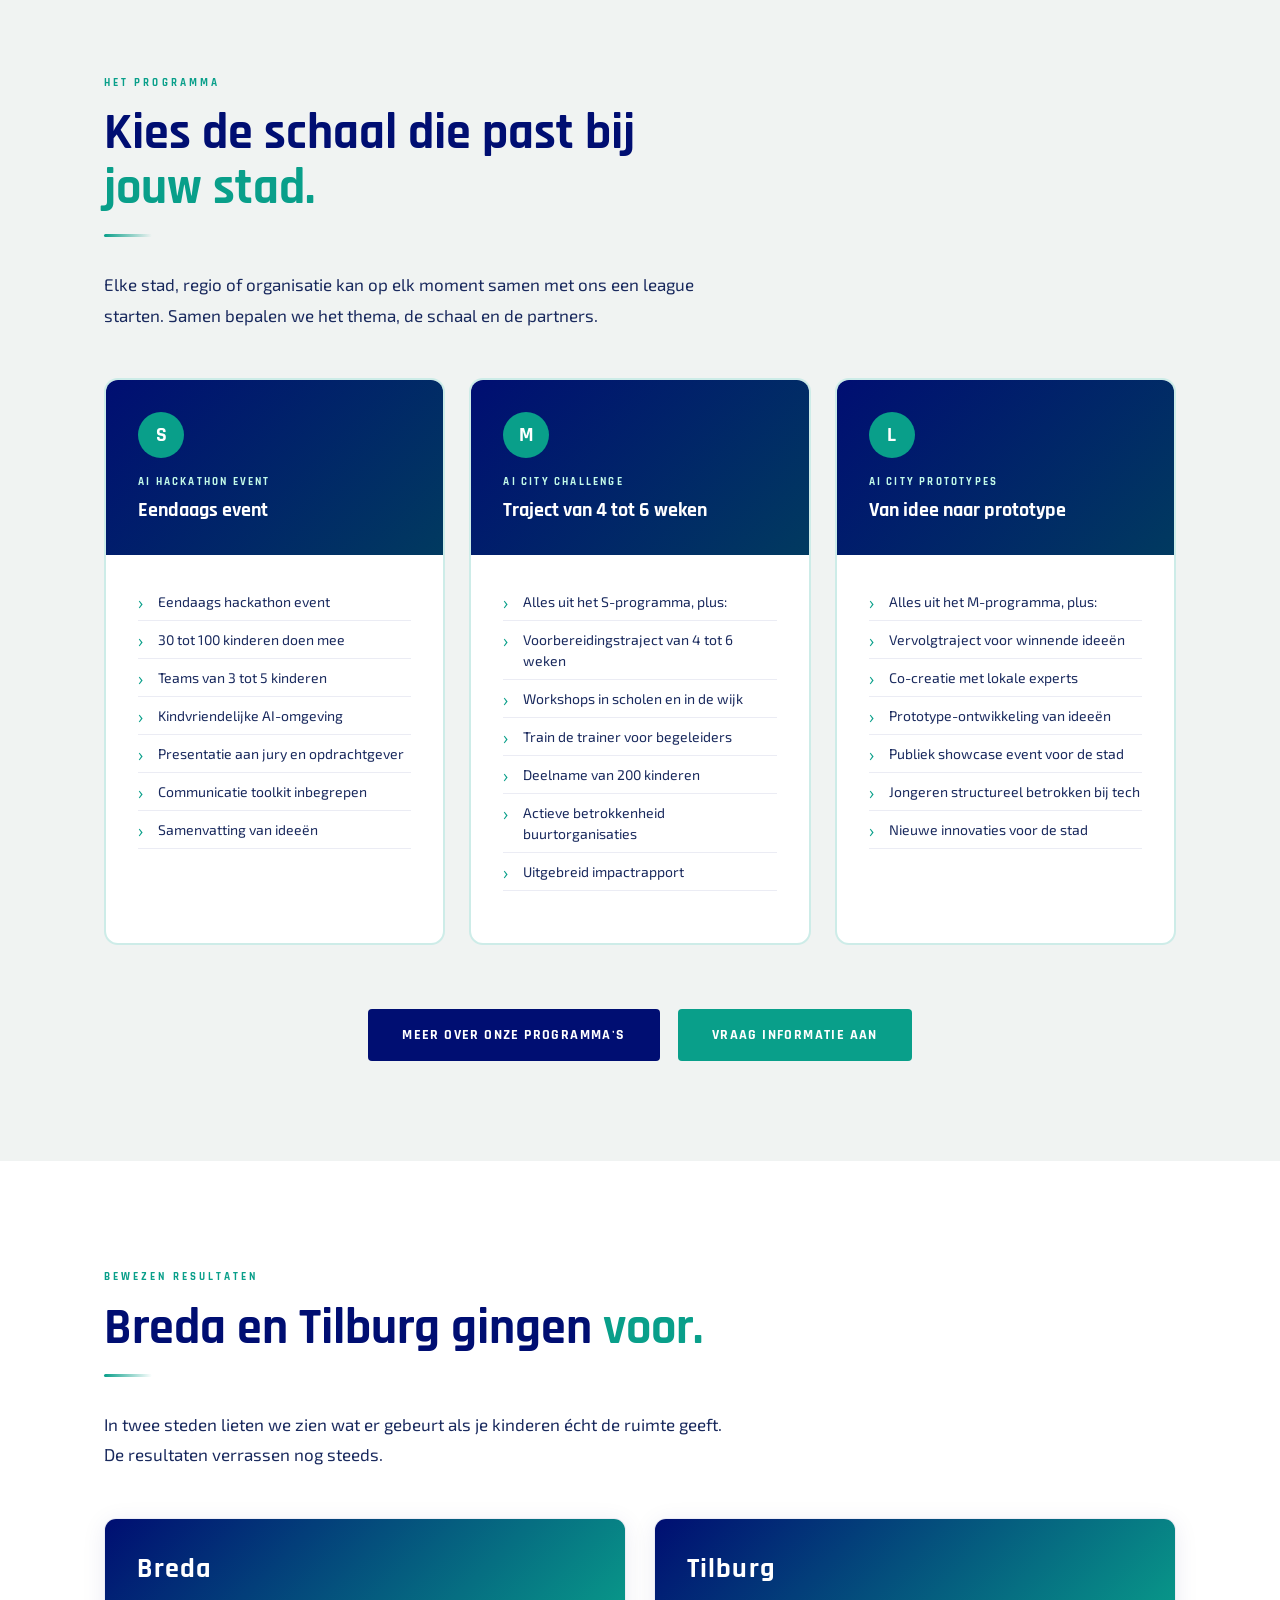
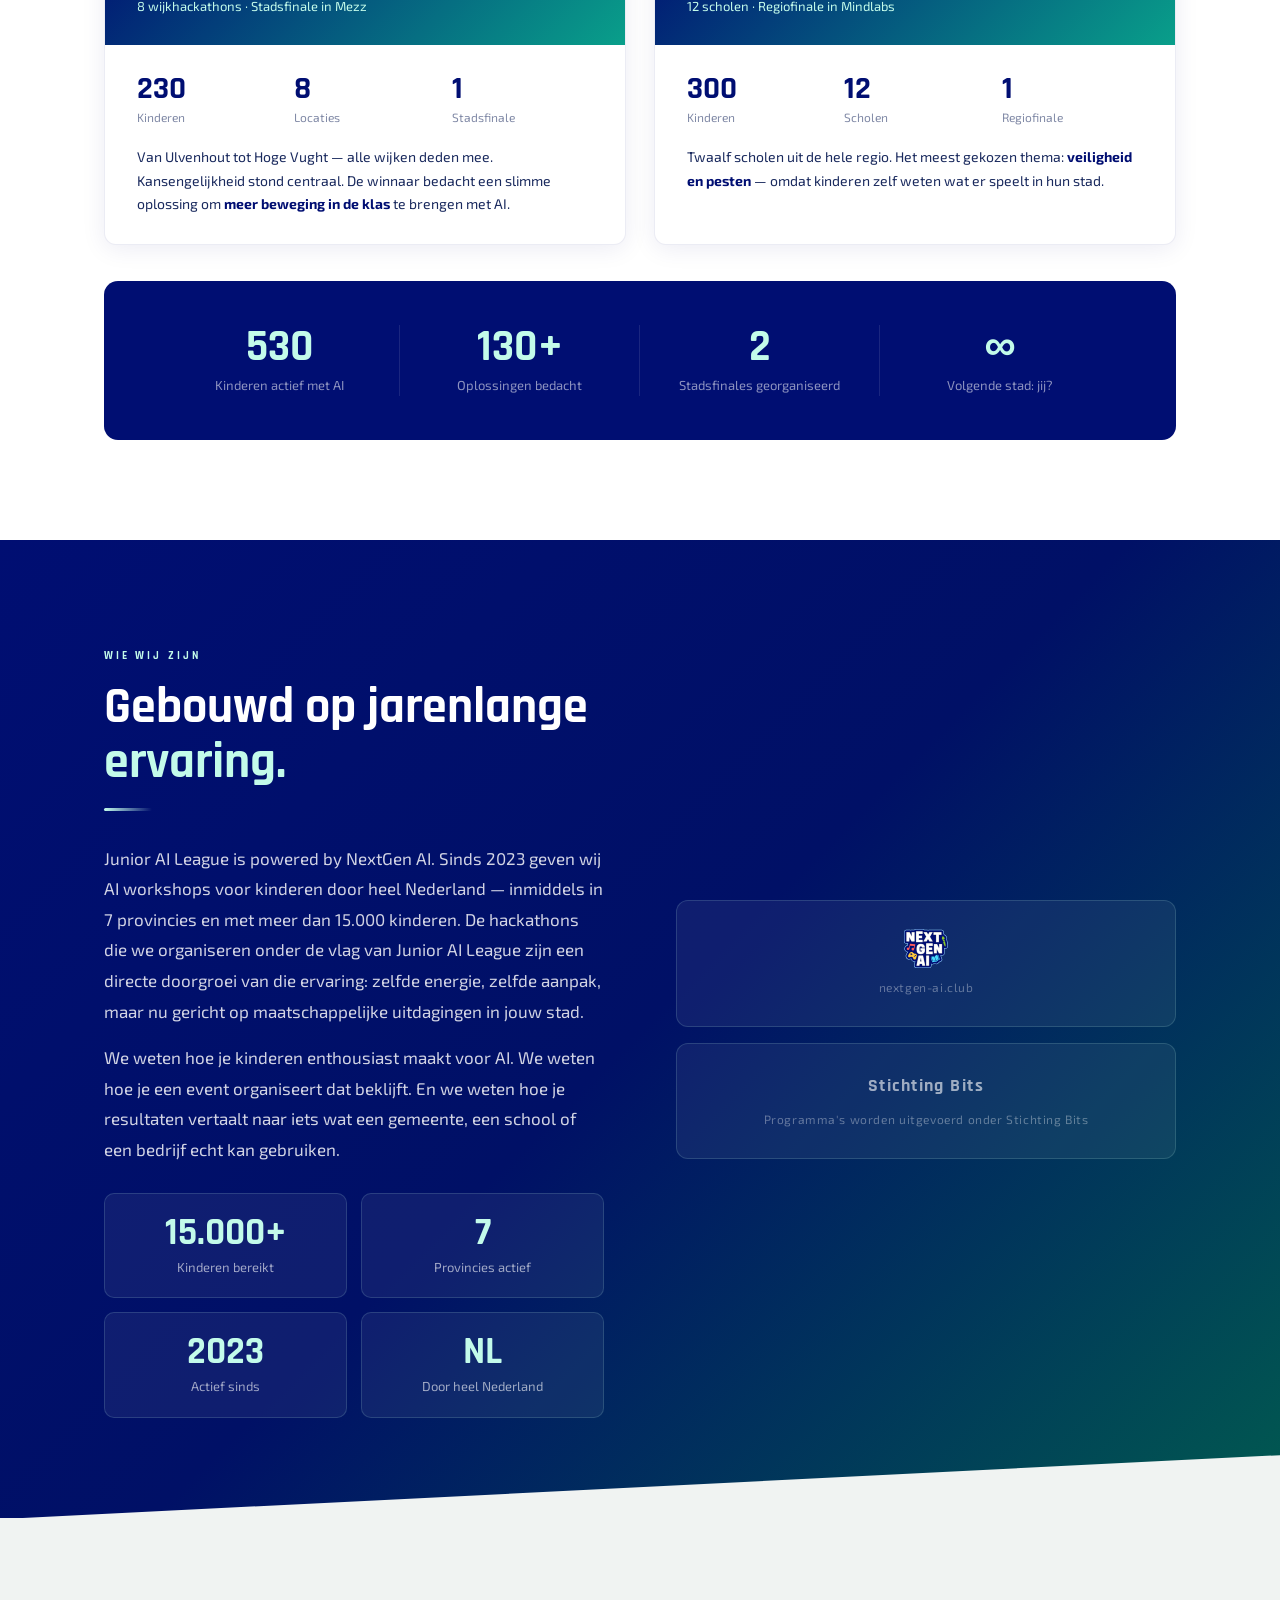
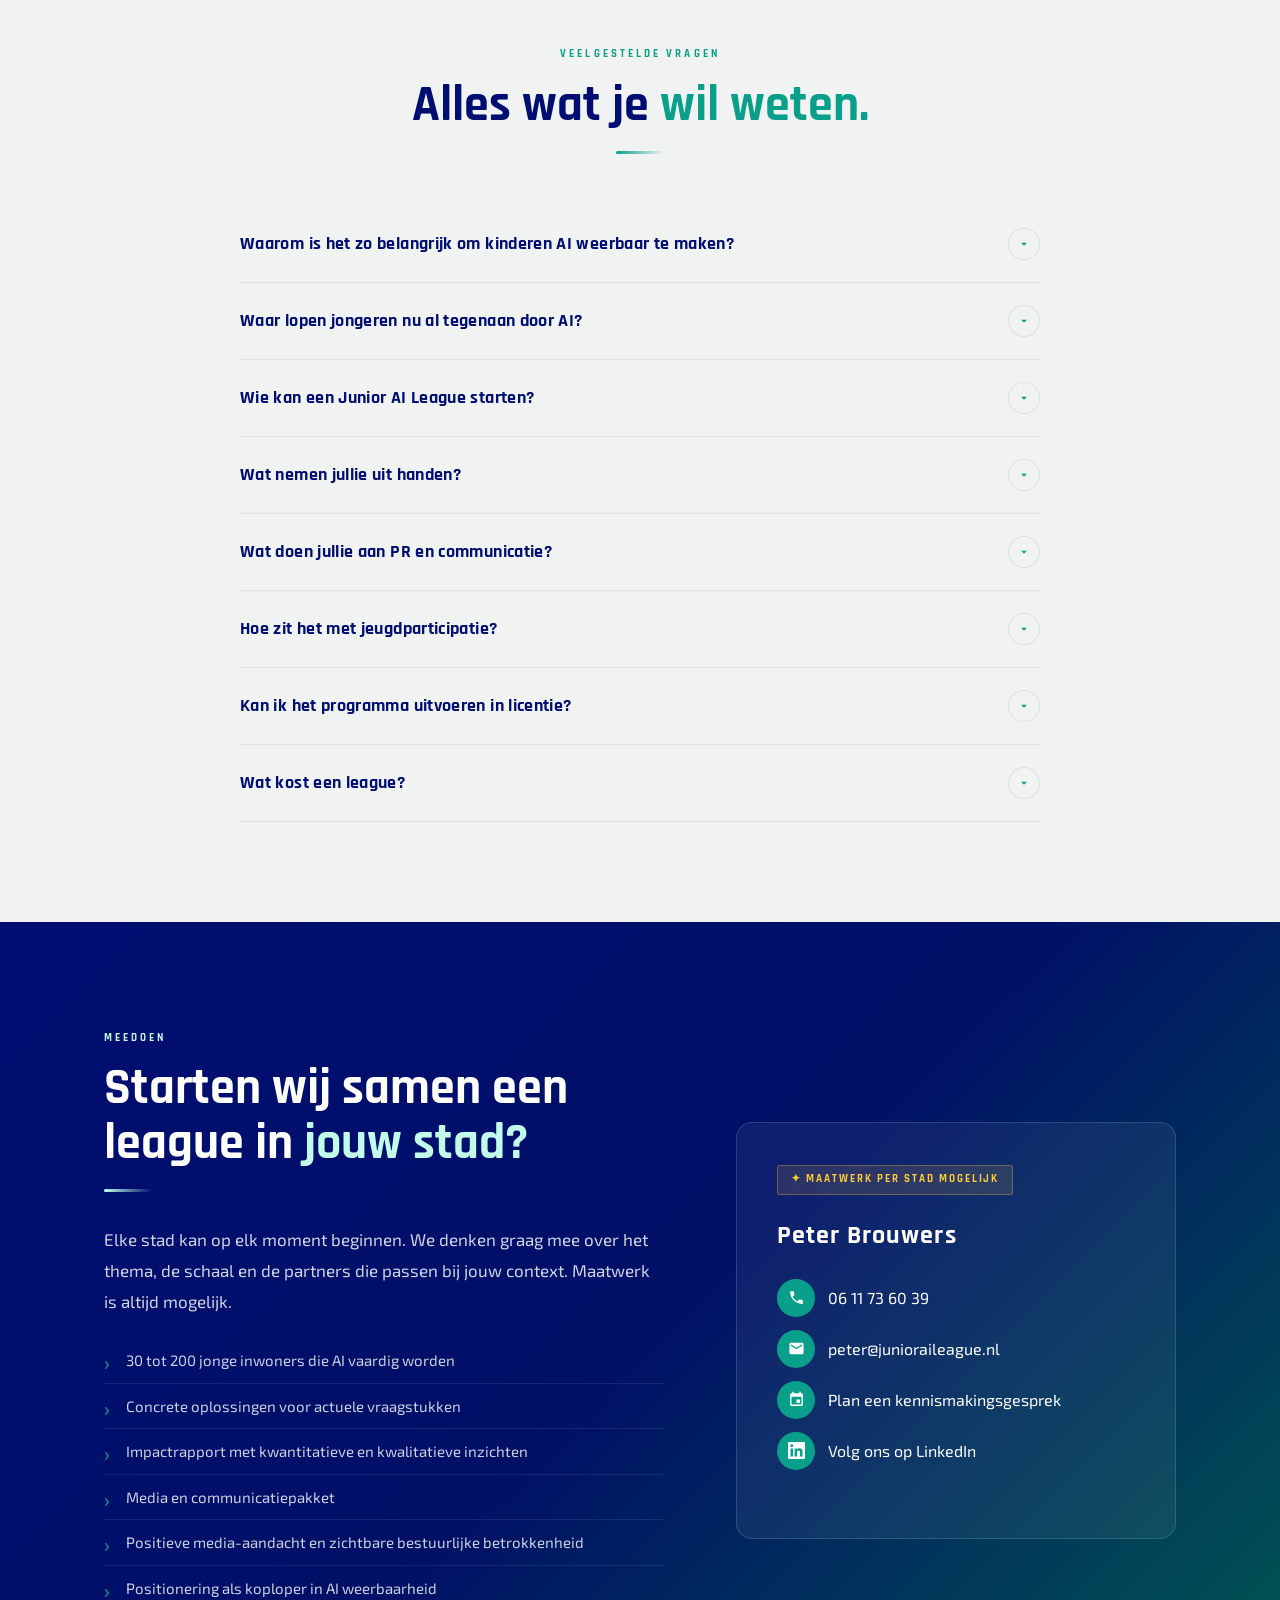
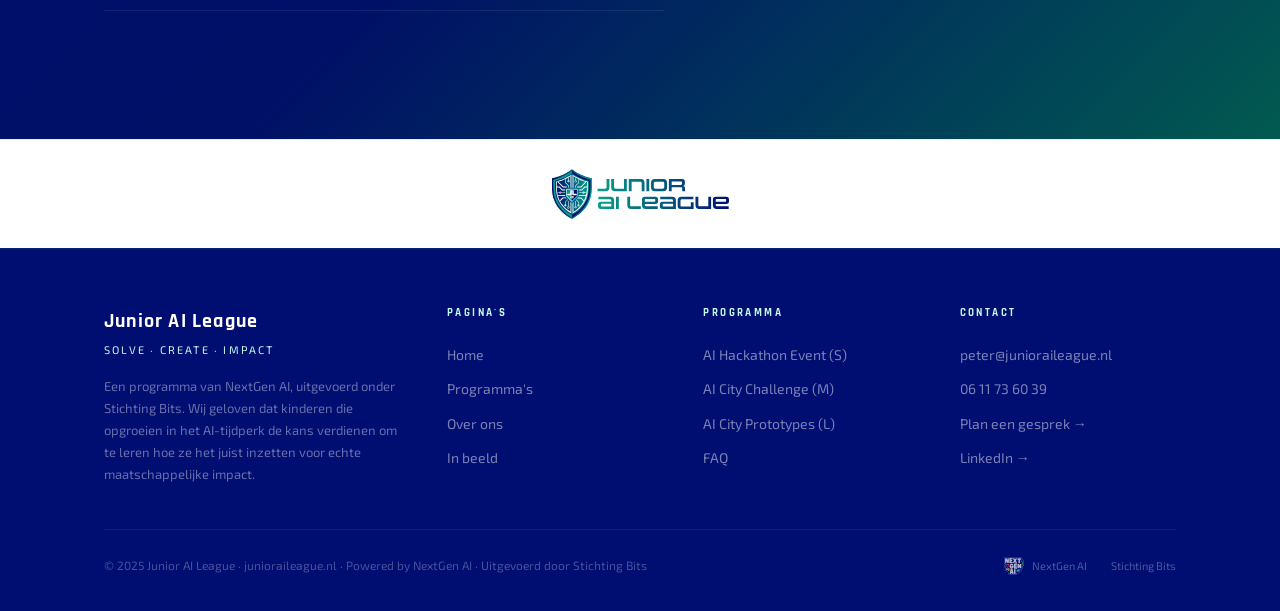
==== commit 0f2456ec: "Tijdelijke event-aankondiging: AI Weerbaarheid Hackathon 18 juni Eindhoven Co-Authored-By: Claude So" ====
--- a/index.html
+++ b/index.html
@@ -349,6 +349,43 @@
   </div>
 </div>
 
+<!-- ═══ EVENT AANKONDIGING — tijdelijk verwijderen na 18 juni 2026 ═══ -->
+<section style="background:#fffbe6;border-top:3px solid #ffca3a;border-bottom:1px solid #f0e080;padding:28px 0;">
+  <div class="wrap">
+    <div style="display:flex;align-items:center;gap:24px;flex-wrap:wrap;">
+
+      <!-- Datumbadge -->
+      <div style="flex-shrink:0;background:#ffca3a;border-radius:10px;padding:10px 18px;text-align:center;min-width:70px;">
+        <div style="font-family:'Rajdhani',sans-serif;font-size:34px;font-weight:700;color:#000e72;line-height:1;">18</div>
+        <div style="font-family:'Rajdhani',sans-serif;font-size:12px;font-weight:700;color:#000e72;text-transform:uppercase;letter-spacing:.1em;">Juni</div>
+      </div>
+
+      <!-- Foto -->
+      <img src="assets/images/%20Hackathon%20AI%20weerbaarheid%2018%20juni%20eindhoven.jpeg" alt="AI Weerbaarheid Hackathon Eindhoven 18 juni" style="width:110px;height:74px;object-fit:cover;border-radius:8px;flex-shrink:0;">
+
+      <!-- Info -->
+      <div style="flex:1;min-width:220px;">
+        <div style="display:flex;align-items:center;gap:8px;margin-bottom:5px;flex-wrap:wrap;">
+          <span style="background:#ffca3a;color:#000e72;font-family:'Rajdhani',sans-serif;font-size:10px;font-weight:700;letter-spacing:.15em;padding:2px 8px;border-radius:2px;text-transform:uppercase;">Actueel</span>
+          <span style="font-size:13px;color:#555;">Donderdag 18 juni · 10:00–11:30 · Next Nature Museum (Evoluon), Eindhoven</span>
+        </div>
+        <div style="font-family:'Rajdhani',sans-serif;font-size:21px;font-weight:700;color:#000e72;line-height:1.15;margin-bottom:5px;">AI for Kids Hackathon — <em style="font-style:normal;color:#099f8a;">AI Weerbaarheid</em></div>
+        <div style="font-size:13px;color:#444;line-height:1.6;">
+          Kom kijken hoe kinderen deepfakes en fraude herkennen met AI. Voor bestuurders, ondernemers en schoolleiders.<br>
+          <span style="color:#888;font-size:12px;">10:00 Ontvangst &nbsp;·&nbsp; 10:15 Uitleg Junior AI League &nbsp;·&nbsp; 10:30 Meekijken met de teams &nbsp;·&nbsp; 10:45 Pitches &nbsp;·&nbsp; 11:30 Afronding</span>
+        </div>
+      </div>
+
+      <!-- CTA -->
+      <div style="flex-shrink:0;text-align:center;">
+        <a href="https://docs.google.com/forms/d/e/1FAIpQLSckljNZPMcakFcCeOJm5a2nDHvV5_YTR1-0MHmpKPr4M0aHiA/viewform" target="_blank" rel="noopener" style="display:inline-block;background:#000e72;color:#fff;font-family:'Rajdhani',sans-serif;font-size:14px;font-weight:700;letter-spacing:.08em;text-transform:uppercase;padding:14px 22px;border-radius:6px;text-decoration:none;white-space:nowrap;">Meld je aan →</a>
+        <div style="font-size:12px;color:#888;margin-top:5px;">Slechts 10 plaatsen</div>
+      </div>
+
+    </div>
+  </div>
+</section>
+
 <!-- ═══ SCHAAL (wit) ═══ -->
 <section class="section-light" id="schaal">
   <div class="wrap">
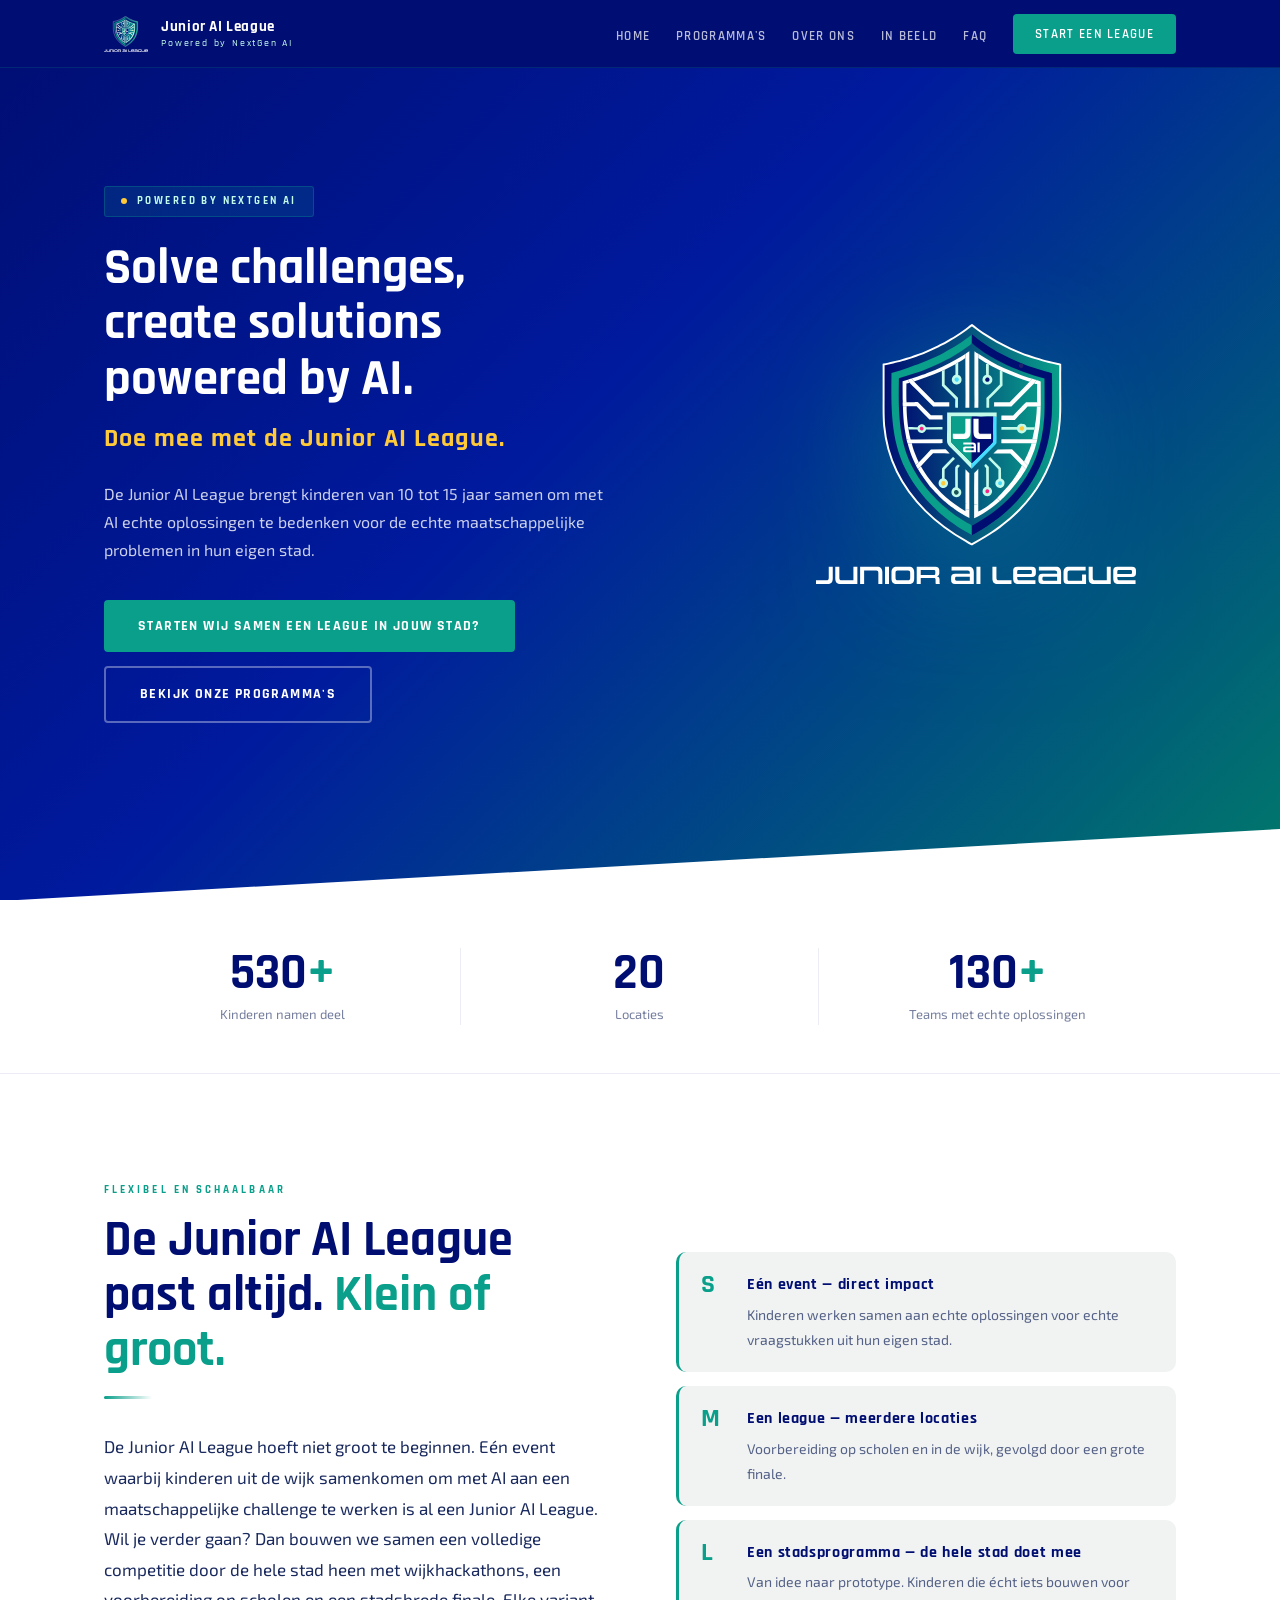
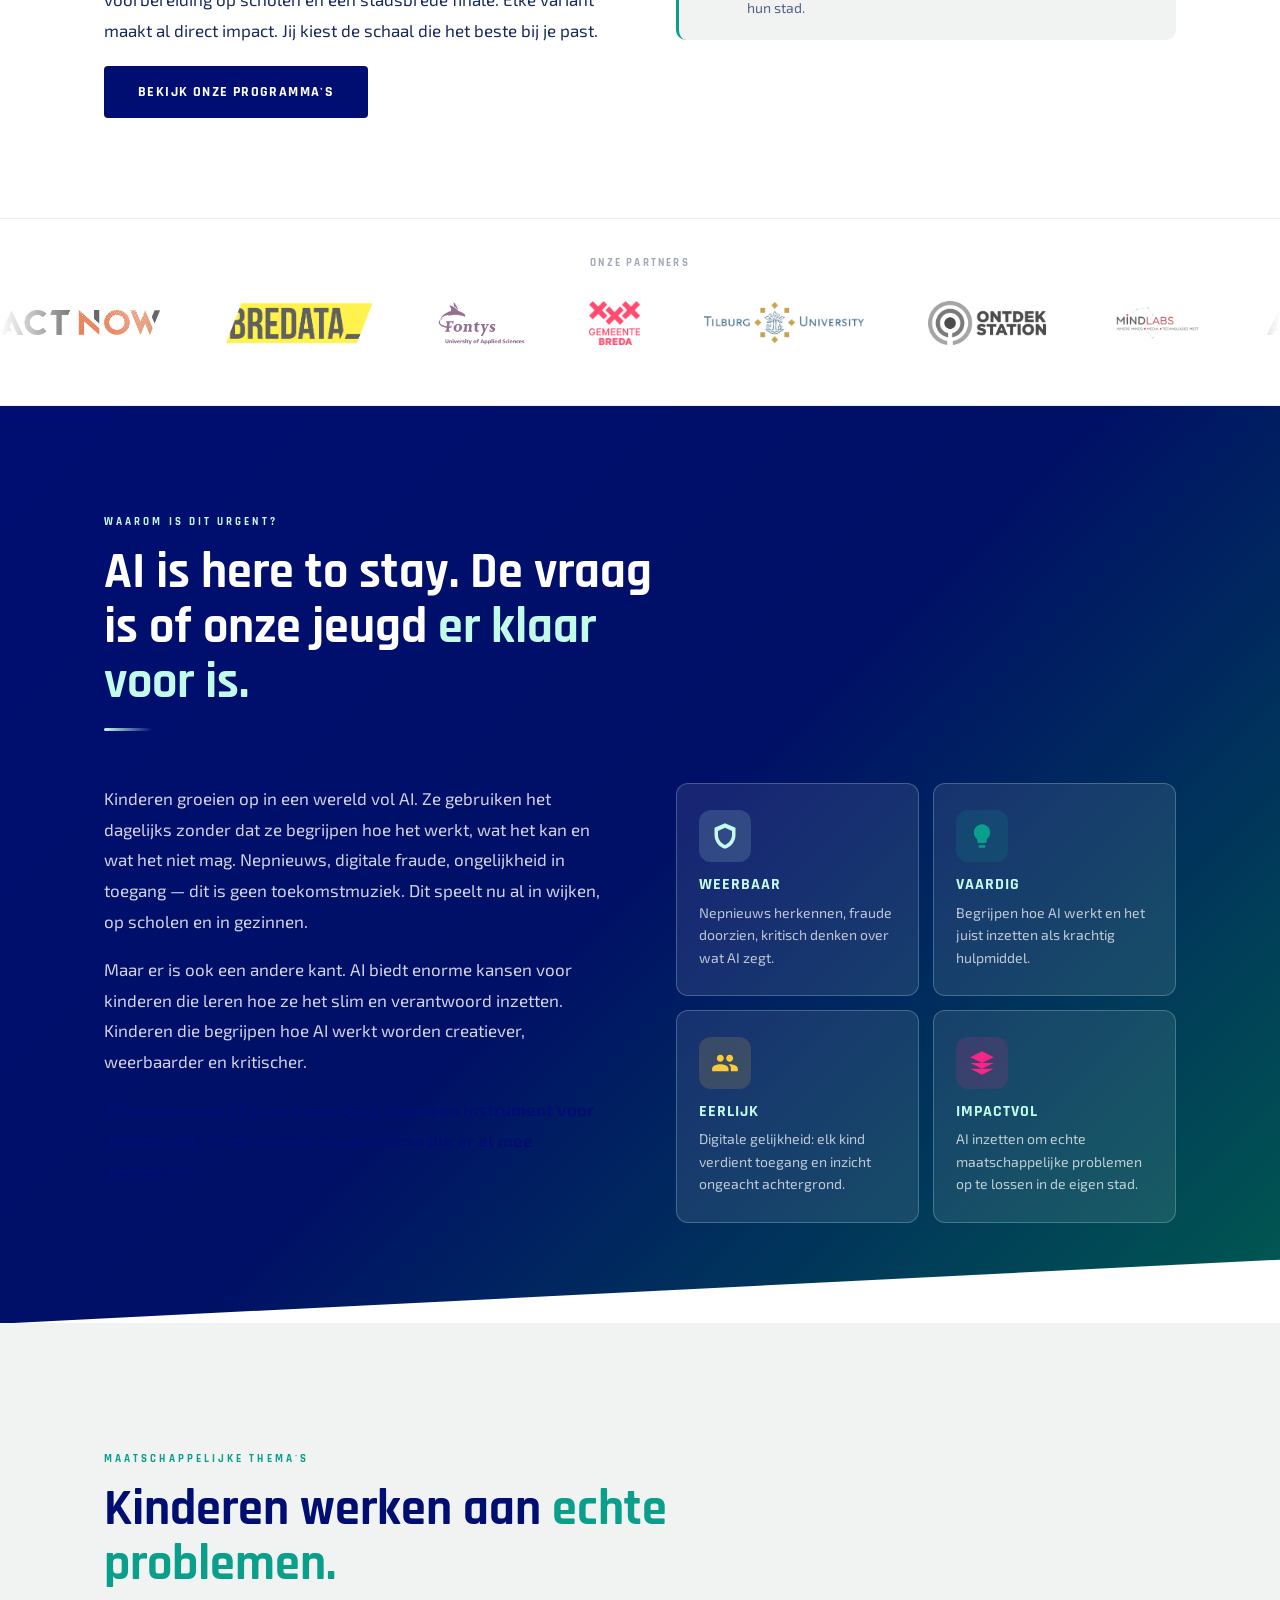
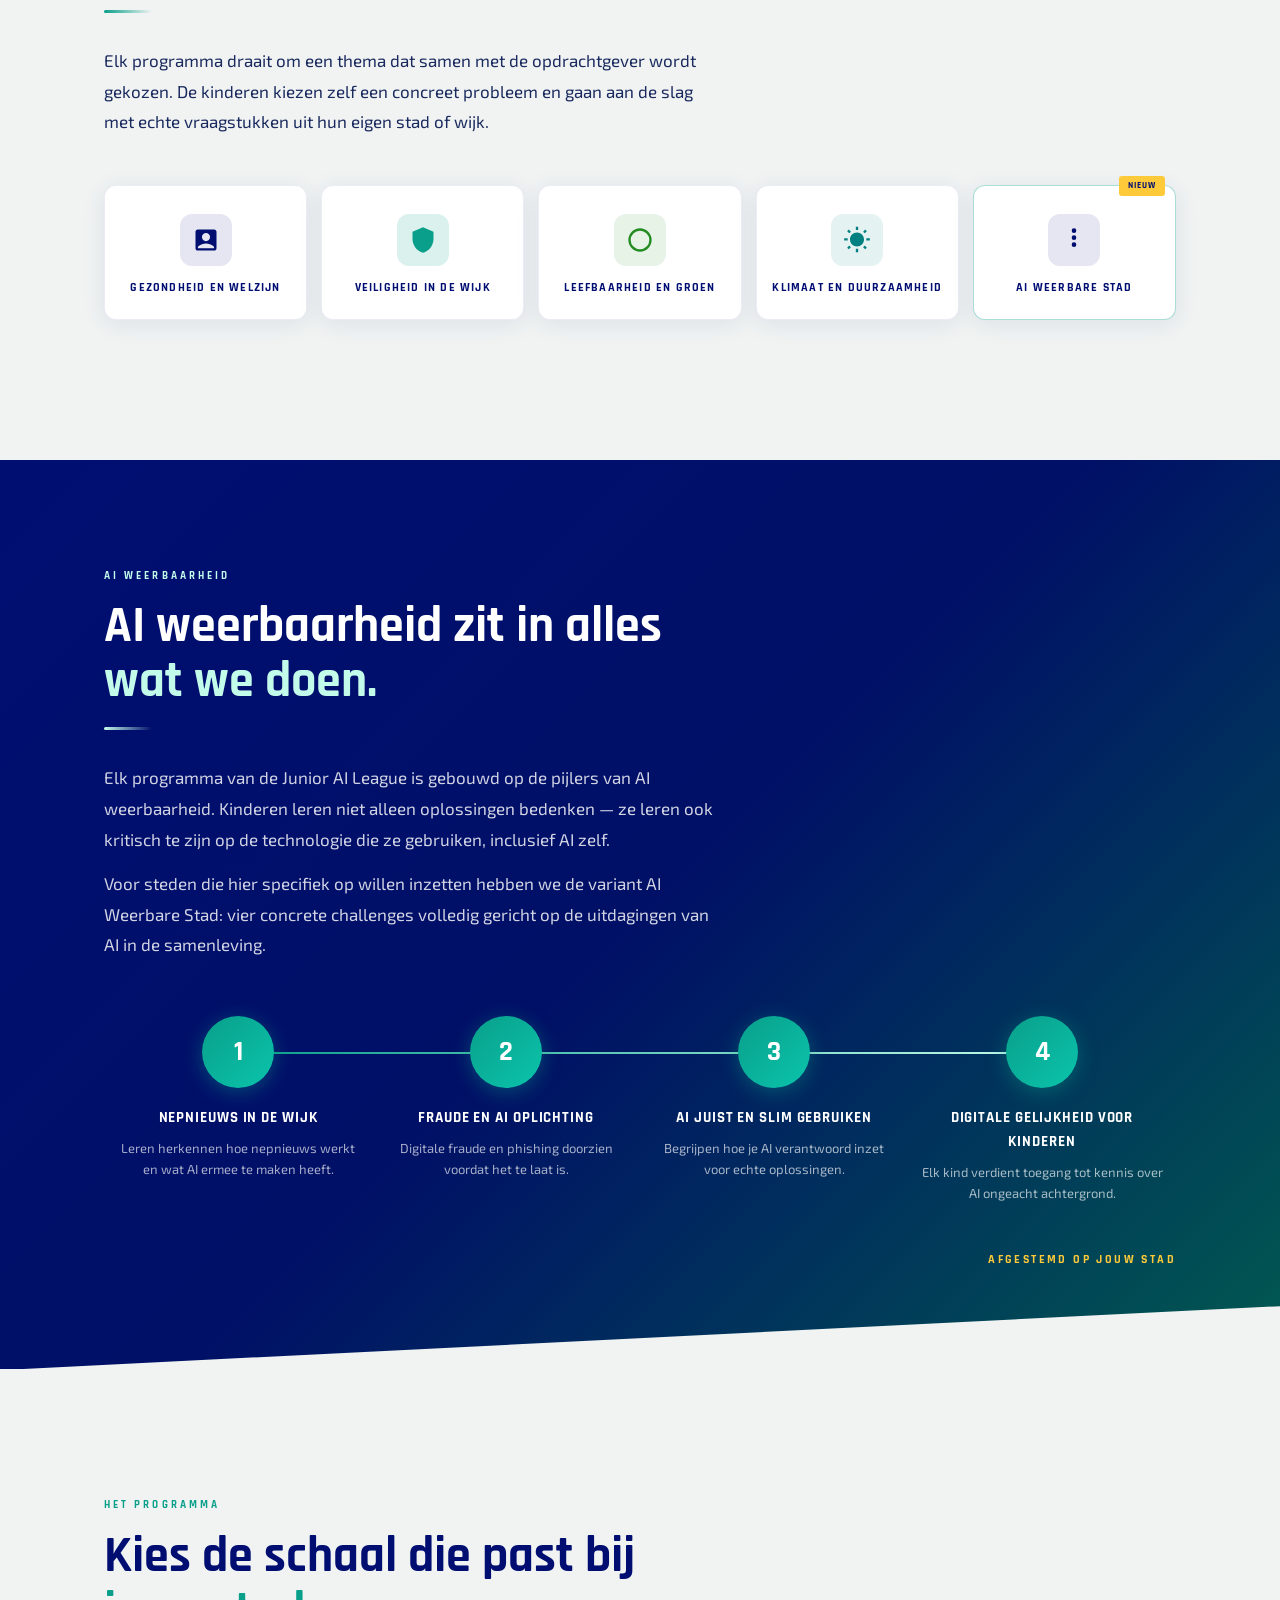
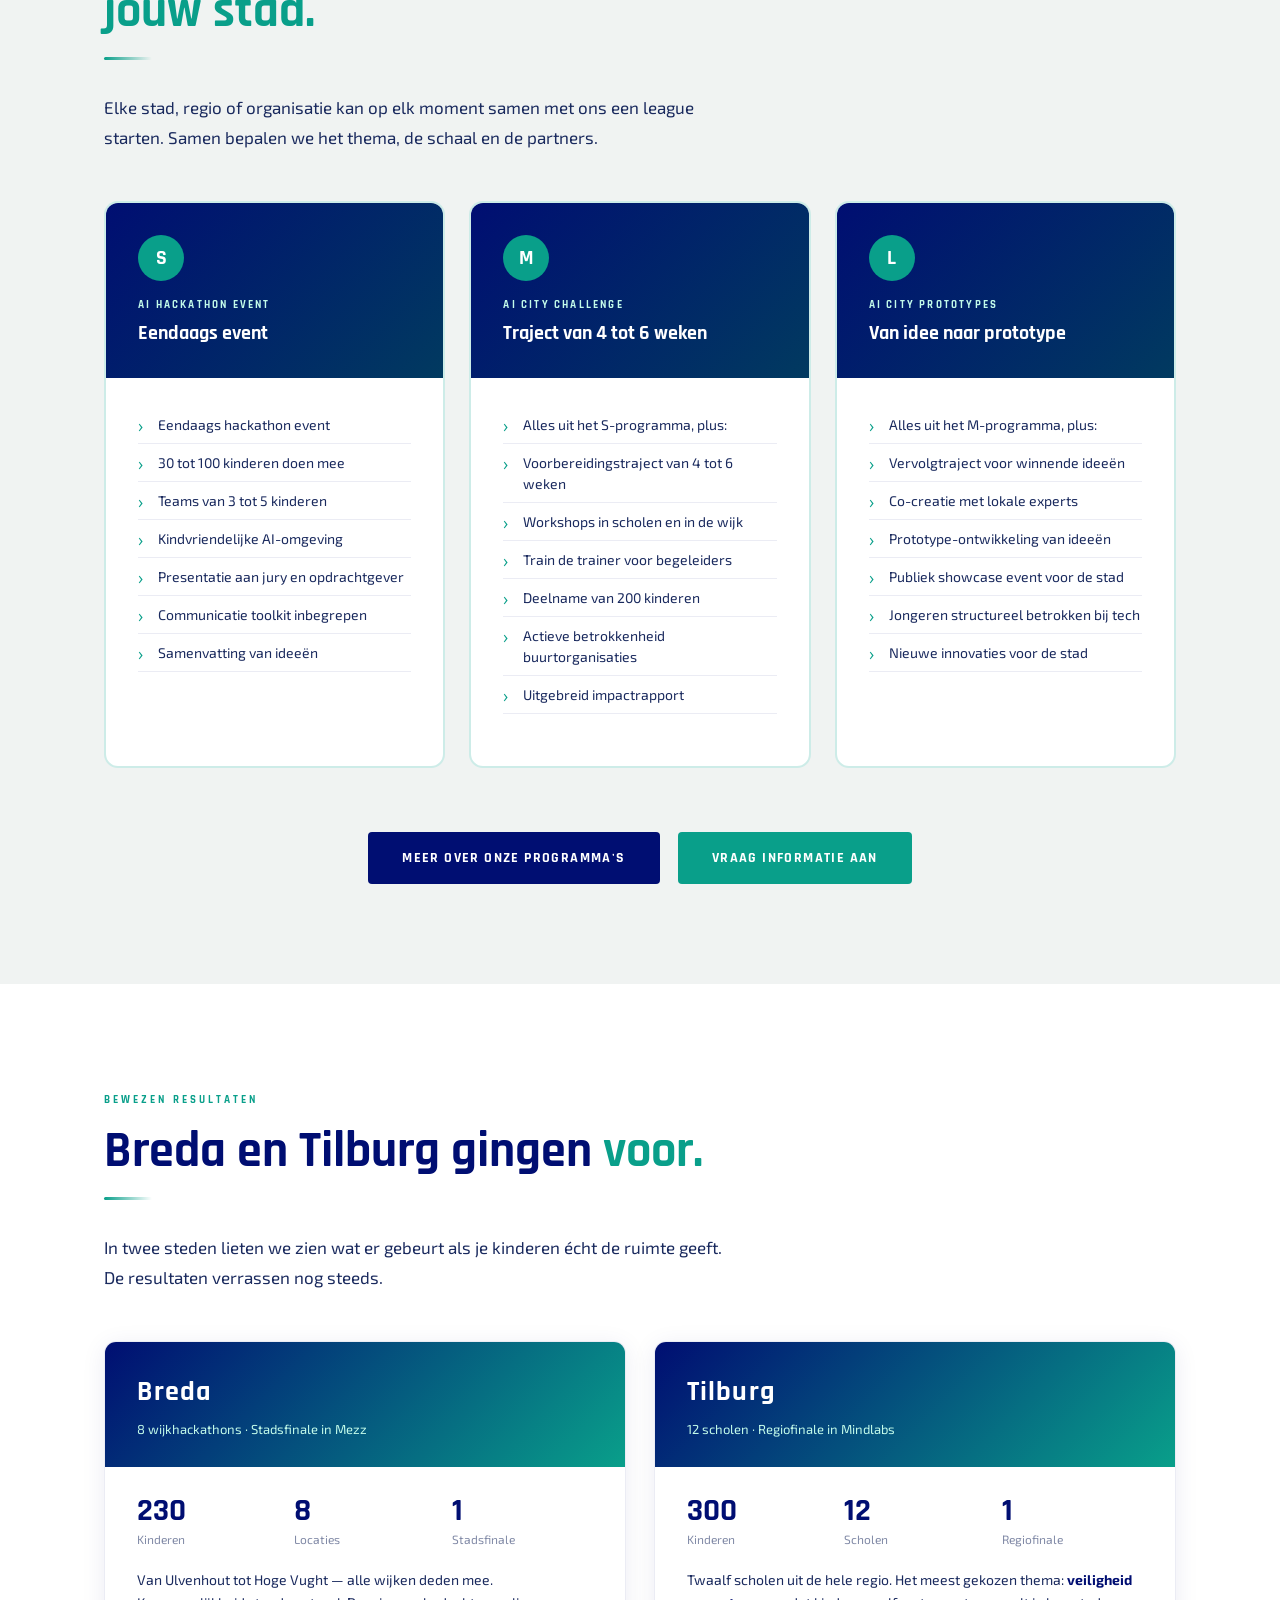
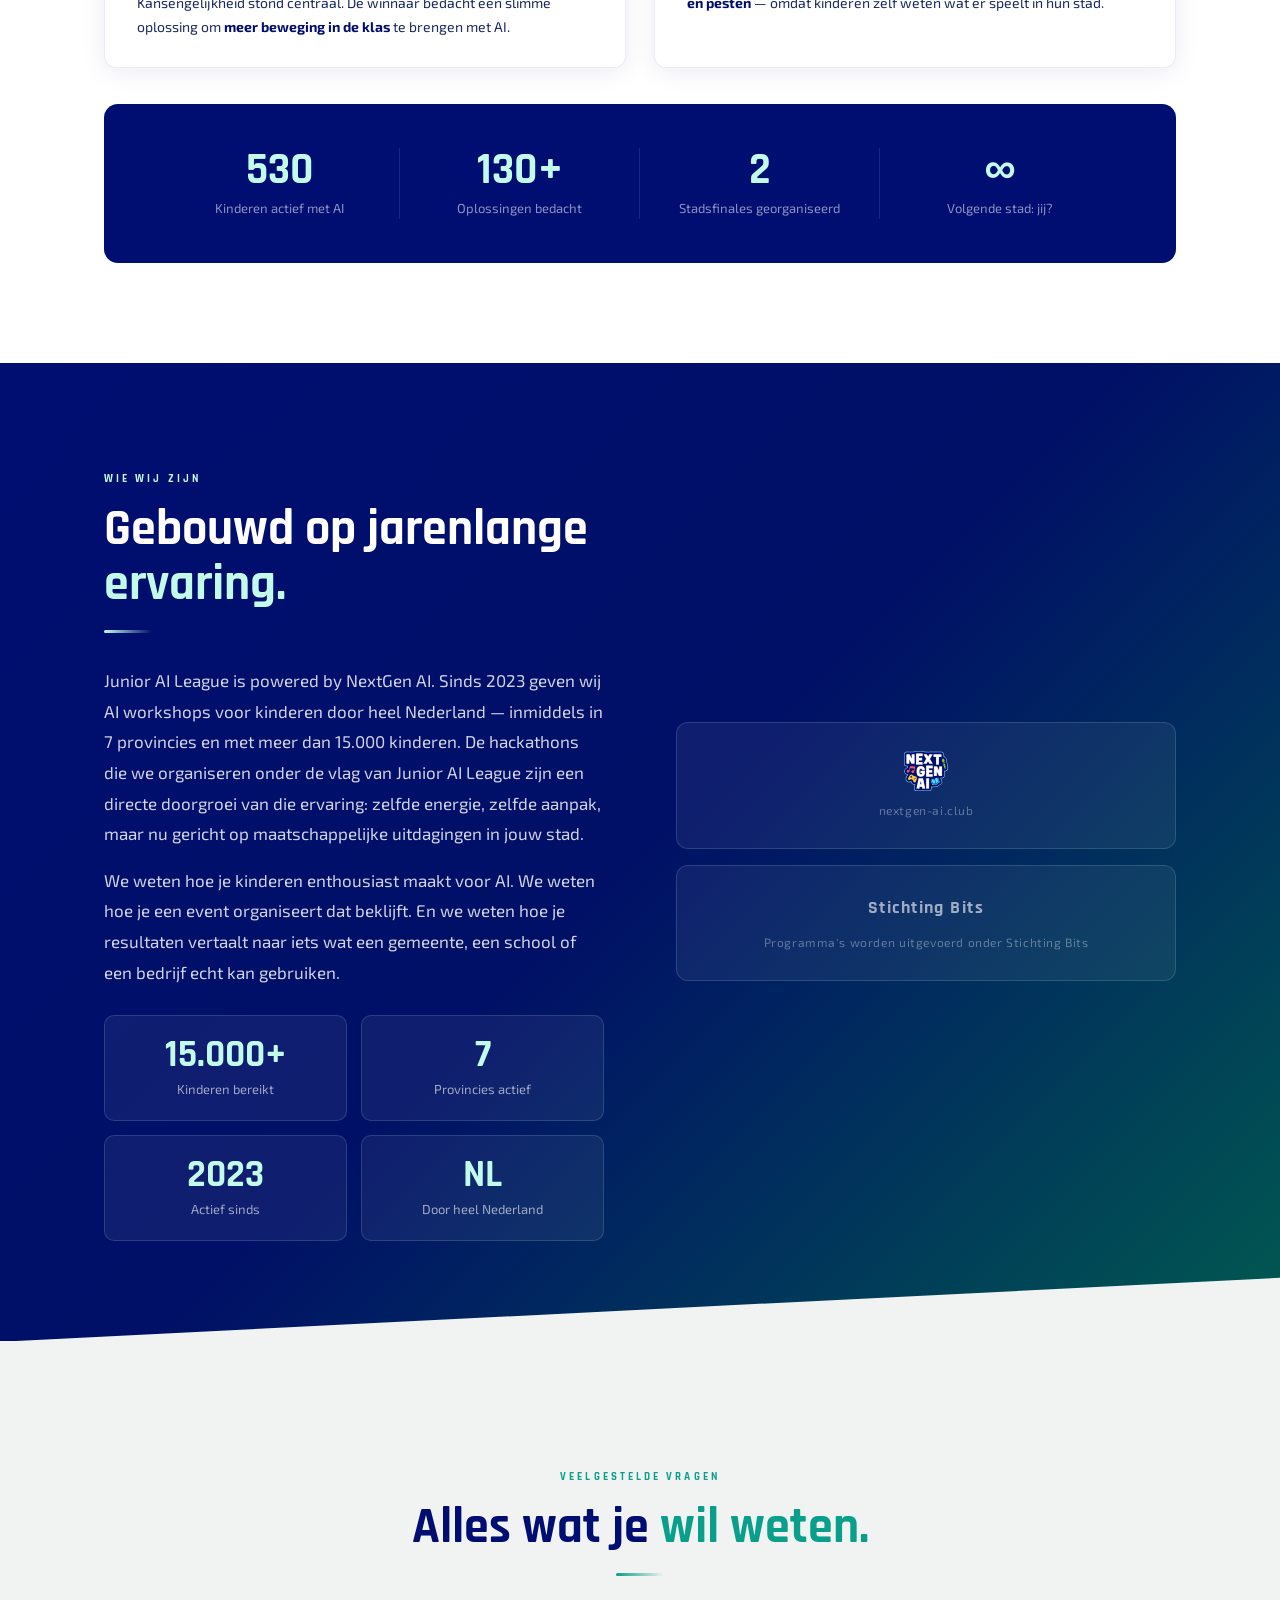
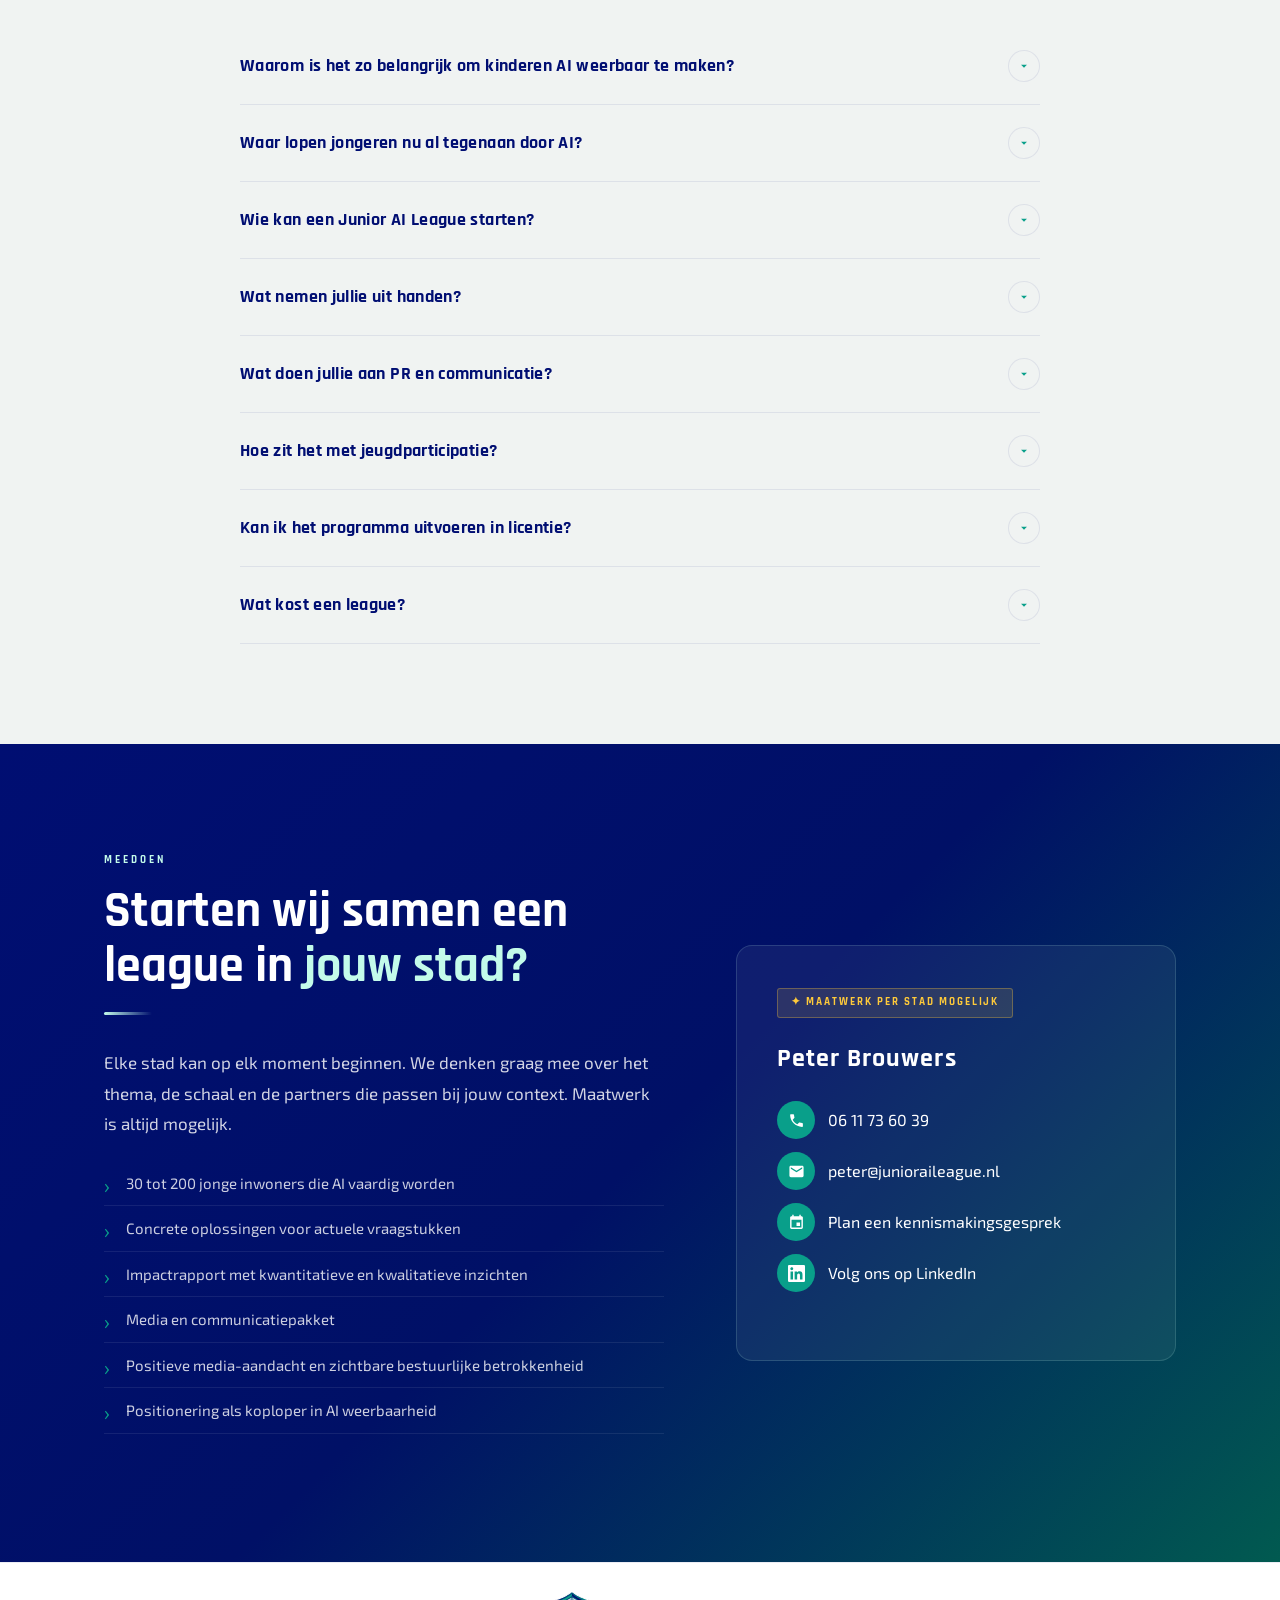
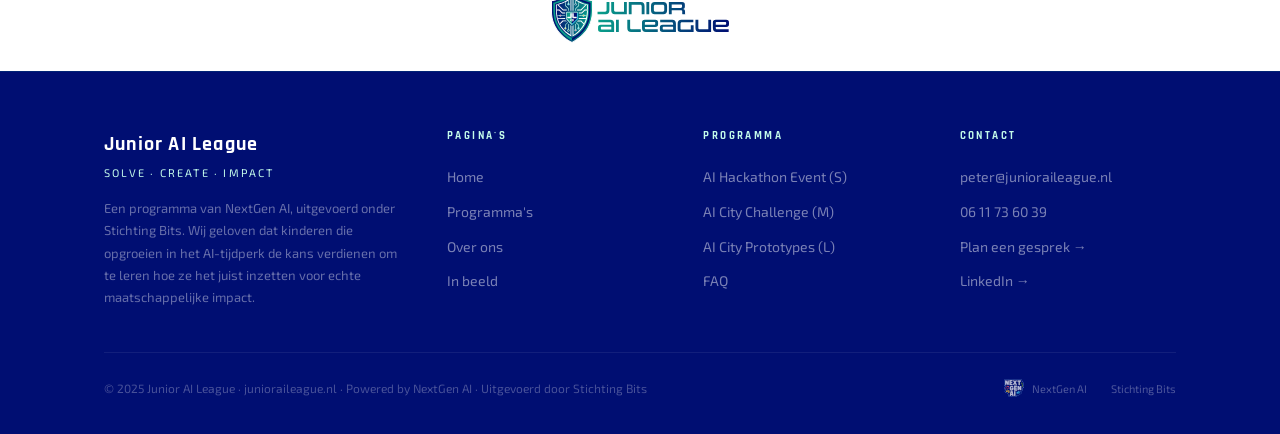
==== commit cb177d83: "Event-aankondiging verbergt automatisch na 18 juni 2026 Co-Authored-By: Claude Sonnet 4.6 <noreply@a" ====
--- a/index.html
+++ b/index.html
@@ -349,8 +349,9 @@
   </div>
 </div>
 
-<!-- ═══ EVENT AANKONDIGING — tijdelijk verwijderen na 18 juni 2026 ═══ -->
-<section style="background:#fffbe6;border-top:3px solid #ffca3a;border-bottom:1px solid #f0e080;padding:28px 0;">
+<!-- ═══ EVENT AANKONDIGING — verbergt automatisch na 18 juni 2026 ═══ -->
+<section id="event-aankondiging" style="background:#fffbe6;border-top:3px solid #ffca3a;border-bottom:1px solid #f0e080;padding:28px 0;">
+<script>(function(){if(new Date()>=new Date('2026-06-19'))document.getElementById('event-aankondiging').style.display='none';})()</script>
   <div class="wrap">
     <div style="display:flex;align-items:center;gap:24px;flex-wrap:wrap;">
 
